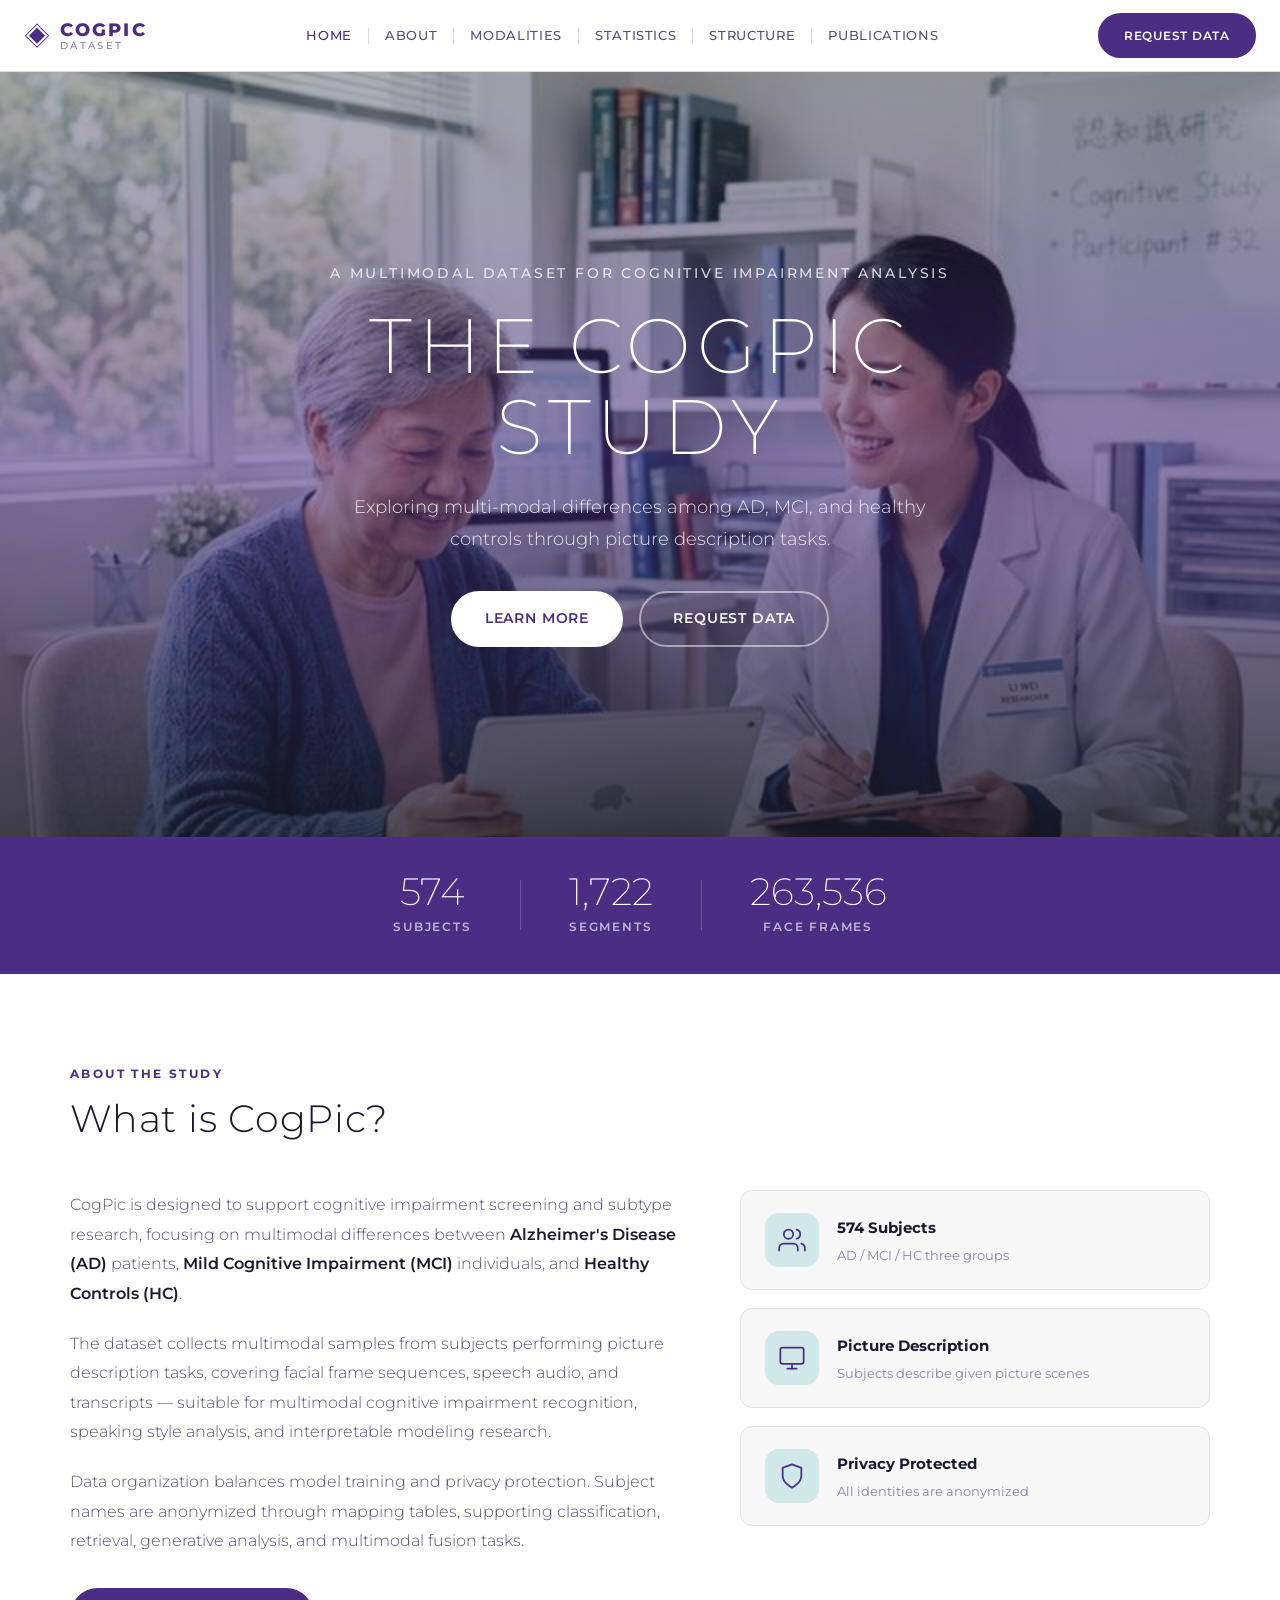
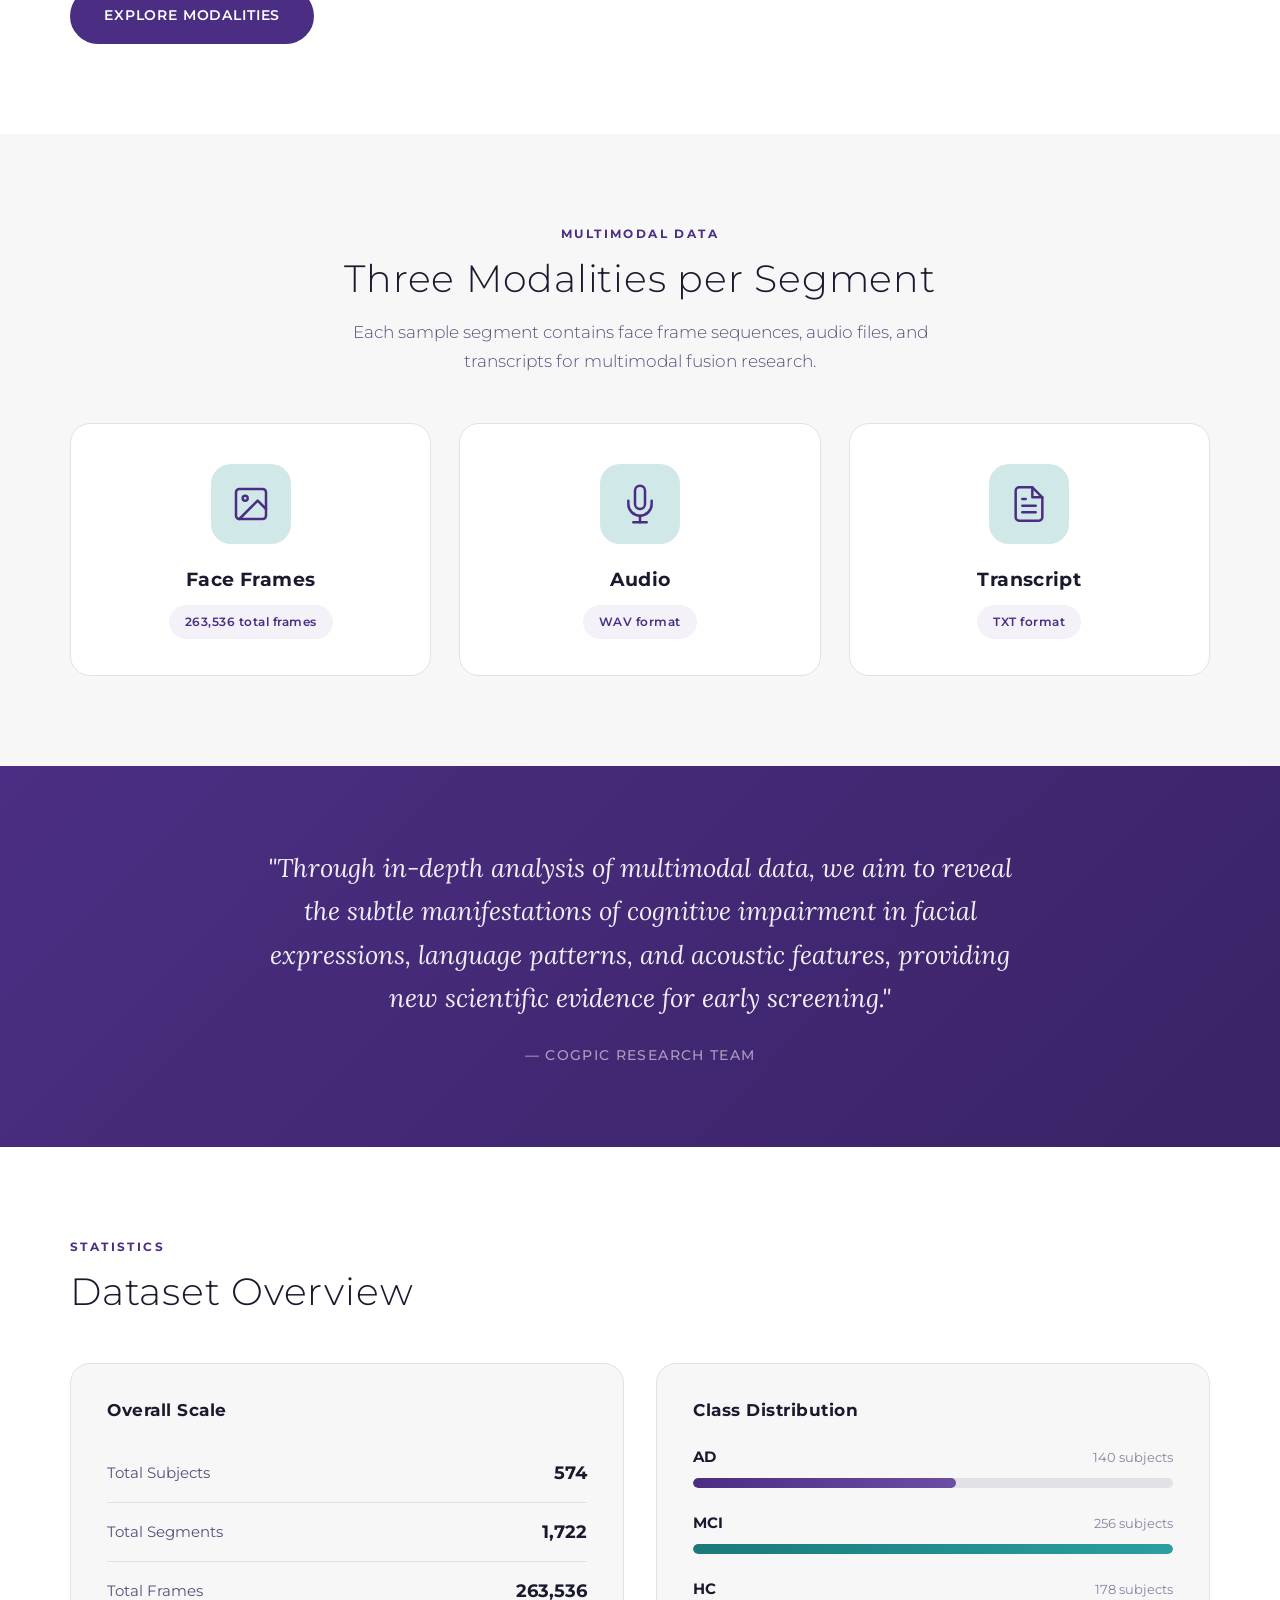
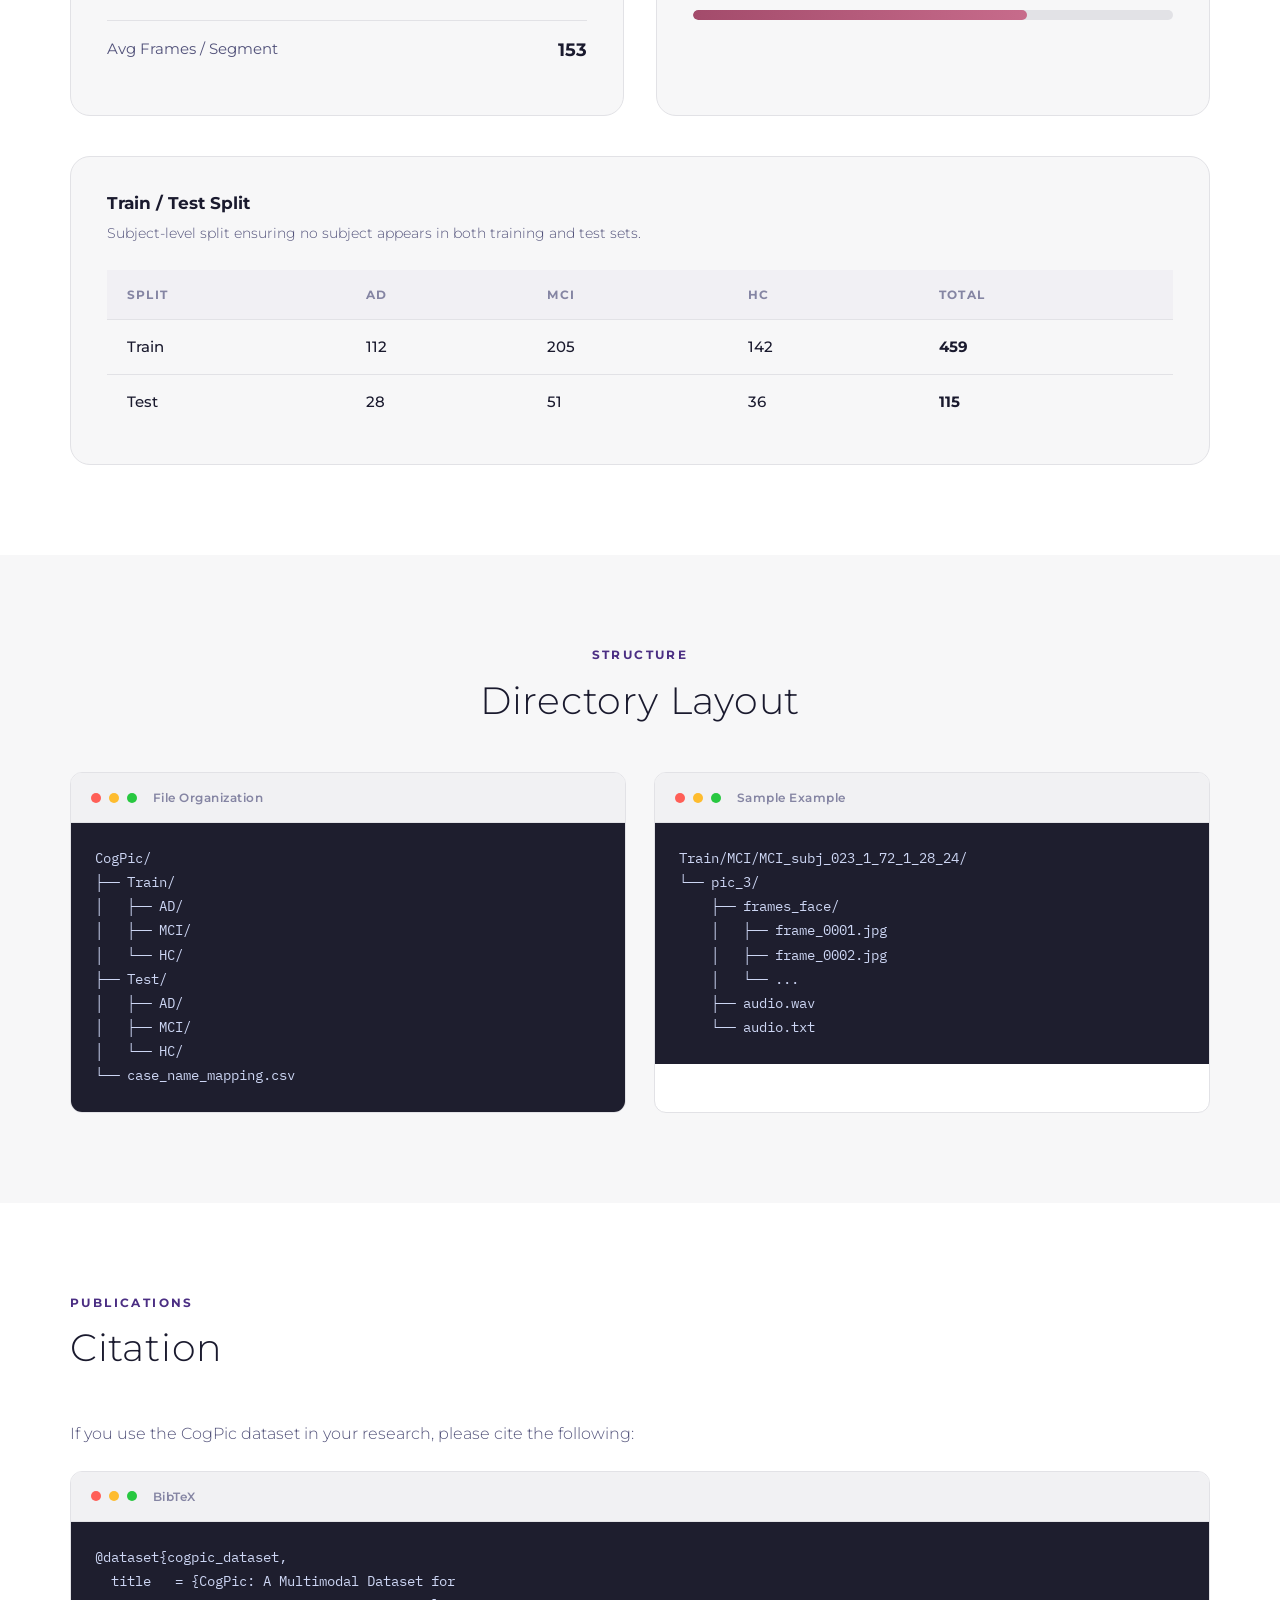
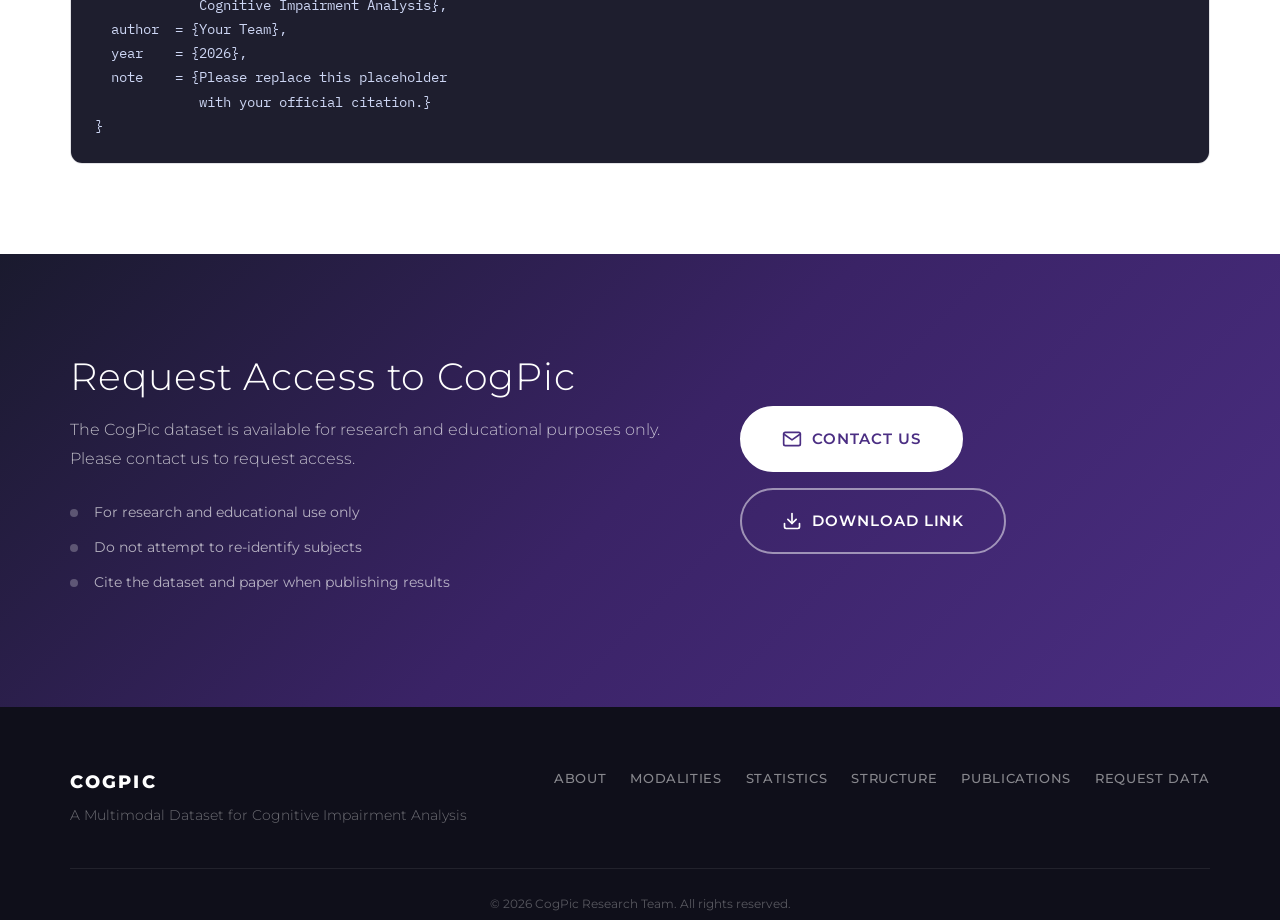
==== index.html @ 7406af11 "Add files via upload" ====
<!DOCTYPE html>
<html lang="zh-CN">

<head>
  <meta charset="UTF-8">
  <meta name="viewport" content="width=device-width, initial-scale=1.0">
  <title>CogPic — A Multimodal Dataset for Cognitive Impairment Analysis</title>
  <meta name="description"
    content="CogPic is a multimodal dataset for cognitive impairment analysis, containing face frames, audio, and transcripts from AD, MCI, and HC subjects.">
  <link rel="preconnect" href="https://fonts.googleapis.com">
  <link rel="preconnect" href="https://fonts.gstatic.com" crossorigin>
  <link
    href="https://fonts.googleapis.com/css2?family=Montserrat:wght@200;300;400;500;600;700;800&family=Lora:ital,wght@0,400;0,500;0,600;1,400&family=IBM+Plex+Mono:wght@400;500&display=swap"
    rel="stylesheet">
  <link rel="stylesheet" href="styles.css">
</head>

<body>

  <!-- ===== NAVIGATION ===== -->
  <header class="site-header" id="top">
    <div class="header-inner">
      <a class="logo" href="#top">
        <span class="logo-icon">&#9672;</span>
        <div class="logo-text">
          <strong>COGPIC</strong>
          <span>DATASET</span>
        </div>
      </a>
      <nav class="main-nav" id="mainNav">
        <a href="#top" class="active">Home</a>
        <span class="nav-divider"></span>
        <a href="#about">About</a>
        <span class="nav-divider"></span>
        <a href="#modalities">Modalities</a>
        <span class="nav-divider"></span>
        <a href="#statistics">Statistics</a>
        <span class="nav-divider"></span>
        <a href="#structure">Structure</a>
        <span class="nav-divider"></span>
        <a href="#publications">Publications</a>
      </nav>
      <a class="btn btn-primary nav-cta" href="#download">Request Data</a>
      <button class="mobile-toggle" id="mobileToggle" aria-label="Toggle menu">
        <span></span><span></span><span></span>
      </button>
    </div>
  </header>

  <!-- ===== HERO ===== -->
  <section class="hero">
    <div class="hero-bg">
      <img src="hero.png" alt="Cognitive assessment research" id="heroImage">
      <div class="hero-overlay"></div>
    </div>
    <div class="hero-content">
      <p class="hero-subtitle">A Multimodal Dataset for Cognitive Impairment Analysis</p>
      <h1>THE COGPIC STUDY</h1>
      <p class="hero-desc">
        Exploring multi-modal differences among AD, MCI, and healthy controls
        through picture description tasks.
      </p>
      <div class="hero-buttons">
        <a class="btn btn-light" href="#about">Learn More</a>
        <a class="btn btn-outline-light" href="#download">Request Data</a>
      </div>
    </div>
  </section>

  <!-- ===== STATS BANNER ===== -->
  <section class="stats-banner">
    <div class="container">
      <div class="stat-item">
        <strong>574</strong>
        <span>Subjects</span>
      </div>
      <div class="stat-divider"></div>
      <div class="stat-item">
        <strong>1,722</strong>
        <span>Segments</span>
      </div>
      <div class="stat-divider"></div>
      <div class="stat-item">
        <strong>263,536</strong>
        <span>Face Frames</span>
      </div>
    </div>
  </section>

  <main>
    <!-- ===== ABOUT ===== -->
    <section class="section section-white" id="about">
      <div class="container">
        <div class="section-header">
          <p class="section-eyebrow">About the Study</p>
          <h2>What is CogPic?</h2>
        </div>
        <div class="about-grid">
          <div class="about-text">
            <p>
              CogPic is designed to support cognitive impairment screening and subtype research, focusing on multimodal
              differences between <strong>Alzheimer's Disease (AD)</strong> patients, <strong>Mild Cognitive Impairment
                (MCI)</strong> individuals, and <strong>Healthy Controls (HC)</strong>.
            </p>
            <p>
              The dataset collects multimodal samples from subjects performing picture description tasks, covering
              facial frame sequences, speech audio, and transcripts — suitable for multimodal cognitive impairment
              recognition, speaking style analysis, and interpretable modeling research.
            </p>
            <p>
              Data organization balances model training and privacy protection. Subject names are anonymized through
              mapping tables, supporting classification, retrieval, generative analysis, and multimodal fusion tasks.
            </p>
            <a class="btn btn-primary" href="#modalities">Explore Modalities</a>
          </div>
          <div class="about-highlights">
            <div class="highlight-card">
              <div class="highlight-icon">
                <svg width="28" height="28" viewBox="0 0 24 24" fill="none" stroke="currentColor" stroke-width="1.5"
                  stroke-linecap="round" stroke-linejoin="round">
                  <path d="M17 21v-2a4 4 0 0 0-4-4H5a4 4 0 0 0-4 4v2" />
                  <circle cx="9" cy="7" r="4" />
                  <path d="M23 21v-2a4 4 0 0 0-3-3.87" />
                  <path d="M16 3.13a4 4 0 0 1 0 7.75" />
                </svg>
              </div>
              <div>
                <strong>574 Subjects</strong>
                <span>AD / MCI / HC three groups</span>
              </div>
            </div>
            <div class="highlight-card">
              <div class="highlight-icon">
                <svg width="28" height="28" viewBox="0 0 24 24" fill="none" stroke="currentColor" stroke-width="1.5"
                  stroke-linecap="round" stroke-linejoin="round">
                  <rect x="2" y="3" width="20" height="14" rx="2" ry="2" />
                  <line x1="8" y1="21" x2="16" y2="21" />
                  <line x1="12" y1="17" x2="12" y2="21" />
                </svg>
              </div>
              <div>
                <strong>Picture Description</strong>
                <span>Subjects describe given picture scenes</span>
              </div>
            </div>
            <div class="highlight-card">
              <div class="highlight-icon">
                <svg width="28" height="28" viewBox="0 0 24 24" fill="none" stroke="currentColor" stroke-width="1.5"
                  stroke-linecap="round" stroke-linejoin="round">
                  <path d="M12 22s8-4 8-10V5l-8-3-8 3v7c0 6 8 10 8 10z" />
                </svg>
              </div>
              <div>
                <strong>Privacy Protected</strong>
                <span>All identities are anonymized</span>
              </div>
            </div>
          </div>
        </div>
      </div>
    </section>

    <!-- ===== MODALITIES ===== -->
    <section class="section section-light" id="modalities">
      <div class="container">
        <div class="section-header centered">
          <p class="section-eyebrow">Multimodal Data</p>
          <h2>Three Modalities per Segment</h2>
          <p class="section-sub">Each sample segment contains face frame sequences, audio files, and transcripts for
            multimodal fusion research.</p>
        </div>
        <div class="modality-grid">
          <article class="modality-card">
            <div class="modality-icon-wrap">
              <svg width="40" height="40" viewBox="0 0 24 24" fill="none" stroke="currentColor" stroke-width="1.5"
                stroke-linecap="round" stroke-linejoin="round">
                <rect x="3" y="3" width="18" height="18" rx="2" ry="2" />
                <circle cx="8.5" cy="8.5" r="1.5" />
                <polyline points="21 15 16 10 5 21" />
              </svg>
            </div>
            <h3>Face Frames</h3>
            <span class="modality-tag">263,536 total frames</span>
          </article>
          <article class="modality-card">
            <div class="modality-icon-wrap">
              <svg width="40" height="40" viewBox="0 0 24 24" fill="none" stroke="currentColor" stroke-width="1.5"
                stroke-linecap="round" stroke-linejoin="round">
                <path d="M12 1a3 3 0 0 0-3 3v8a3 3 0 0 0 6 0V4a3 3 0 0 0-3-3z" />
                <path d="M19 10v2a7 7 0 0 1-14 0v-2" />
                <line x1="12" y1="19" x2="12" y2="23" />
                <line x1="8" y1="23" x2="16" y2="23" />
              </svg>
            </div>
            <h3>Audio</h3>
            <span class="modality-tag">WAV format</span>
          </article>
          <article class="modality-card">
            <div class="modality-icon-wrap">
              <svg width="40" height="40" viewBox="0 0 24 24" fill="none" stroke="currentColor" stroke-width="1.5"
                stroke-linecap="round" stroke-linejoin="round">
                <path d="M14 2H6a2 2 0 0 0-2 2v16a2 2 0 0 0 2 2h12a2 2 0 0 0 2-2V8z" />
                <polyline points="14 2 14 8 20 8" />
                <line x1="16" y1="13" x2="8" y2="13" />
                <line x1="16" y1="17" x2="8" y2="17" />
                <polyline points="10 9 9 9 8 9" />
              </svg>
            </div>
            <h3>Transcript</h3>
            <span class="modality-tag">TXT format</span>
          </article>
        </div>
      </div>
    </section>

    <!-- ===== QUOTE ===== -->
    <section class="section-quote">
      <div class="container">
        <blockquote>
          <p>"Through in-depth analysis of multimodal data, we aim to reveal the subtle manifestations of cognitive
            impairment in facial expressions, language patterns, and acoustic features, providing new scientific
            evidence for early screening."</p>
          <cite>— CogPic Research Team</cite>
        </blockquote>
      </div>
    </section>

    <!-- ===== STATISTICS ===== -->
    <section class="section section-white" id="statistics">
      <div class="container">
        <div class="section-header">
          <p class="section-eyebrow">Statistics</p>
          <h2>Dataset Overview</h2>
        </div>

        <div class="stats-detail-grid">
          <div class="stats-card">
            <h3>Overall Scale</h3>
            <div class="stats-list">
              <div class="stats-row">
                <span>Total Subjects</span>
                <strong>574</strong>
              </div>
              <div class="stats-row">
                <span>Total Segments</span>
                <strong>1,722</strong>
              </div>
              <div class="stats-row">
                <span>Total Frames</span>
                <strong>263,536</strong>
              </div>
              <div class="stats-row">
                <span>Avg Frames / Segment</span>
                <strong>153</strong>
              </div>
            </div>
          </div>

          <div class="stats-card">
            <h3>Class Distribution</h3>
            <div class="distribution-bars">
              <div class="dist-bar">
                <div class="dist-info">
                  <span class="dist-label">AD</span>
                  <span class="dist-count">140 subjects</span>
                </div>
                <div class="dist-track"><span class="dist-fill" style="width: 54.7%"></span></div>
              </div>
              <div class="dist-bar">
                <div class="dist-info">
                  <span class="dist-label">MCI</span>
                  <span class="dist-count">256 subjects</span>
                </div>
                <div class="dist-track"><span class="dist-fill fill-teal" style="width: 100%"></span></div>
              </div>
              <div class="dist-bar">
                <div class="dist-info">
                  <span class="dist-label">HC</span>
                  <span class="dist-count">178 subjects</span>
                </div>
                <div class="dist-track"><span class="dist-fill fill-light" style="width: 69.5%"></span></div>
              </div>
            </div>
          </div>
        </div>

        <div class="split-table-wrap">
          <h3>Train / Test Split</h3>
          <p>Subject-level split ensuring no subject appears in both training and test sets.</p>
          <div class="table-scroll">
            <table>
              <thead>
                <tr>
                  <th>Split</th>
                  <th>AD</th>
                  <th>MCI</th>
                  <th>HC</th>
                  <th>Total</th>
                </tr>
              </thead>
              <tbody>
                <tr>
                  <td>Train</td>
                  <td>112</td>
                  <td>205</td>
                  <td>142</td>
                  <td><strong>459</strong></td>
                </tr>
                <tr>
                  <td>Test</td>
                  <td>28</td>
                  <td>51</td>
                  <td>36</td>
                  <td><strong>115</strong></td>
                </tr>
              </tbody>
            </table>
          </div>
        </div>
      </div>
    </section>

    <!-- ===== STRUCTURE ===== -->
    <section class="section section-light" id="structure">
      <div class="container">
        <div class="section-header centered">
          <p class="section-eyebrow">Structure</p>
          <h2>Directory Layout</h2>
        </div>
        <div class="structure-grid">
          <div class="code-card">
            <div class="code-card-header">
              <span class="code-dot red"></span>
              <span class="code-dot yellow"></span>
              <span class="code-dot green"></span>
              <span class="code-card-title">File Organization</span>
            </div>
            <pre><code>CogPic/
├── Train/
│   ├── AD/
│   ├── MCI/
│   └── HC/
├── Test/
│   ├── AD/
│   ├── MCI/
│   └── HC/
└── case_name_mapping.csv</code></pre>
          </div>
          <div class="code-card">
            <div class="code-card-header">
              <span class="code-dot red"></span>
              <span class="code-dot yellow"></span>
              <span class="code-dot green"></span>
              <span class="code-card-title">Sample Example</span>
            </div>
            <pre><code>Train/MCI/MCI_subj_023_1_72_1_28_24/
└── pic_3/
    ├── frames_face/
    │   ├── frame_0001.jpg
    │   ├── frame_0002.jpg
    │   └── ...
    ├── audio.wav
    └── audio.txt</code></pre>
          </div>
        </div>
      </div>
    </section>

    <!-- ===== PUBLICATIONS ===== -->
    <section class="section section-white" id="publications">
      <div class="container">
        <div class="section-header">
          <p class="section-eyebrow">Publications</p>
          <h2>Citation</h2>
        </div>
        <div class="citation-block">
          <p>If you use the CogPic dataset in your research, please cite the following:</p>
          <div class="code-card">
            <div class="code-card-header">
              <span class="code-dot red"></span>
              <span class="code-dot yellow"></span>
              <span class="code-dot green"></span>
              <span class="code-card-title">BibTeX</span>
            </div>
            <pre><code>@dataset{cogpic_dataset,
  title   = {CogPic: A Multimodal Dataset for
             Cognitive Impairment Analysis},
  author  = {Your Team},
  year    = {2026},
  note    = {Please replace this placeholder
             with your official citation.}
}</code></pre>
          </div>
        </div>
      </div>
    </section>

    <!-- ===== DOWNLOAD / REQUEST DATA ===== -->
    <section class="section section-cta" id="download">
      <div class="container">
        <div class="cta-inner">
          <div class="cta-text">
            <h2>Request Access to CogPic</h2>
            <p>The CogPic dataset is available for research and educational purposes only. Please contact us to request
              access.</p>
            <ul class="terms-list">
              <li>For research and educational use only</li>
              <li>Do not attempt to re-identify subjects</li>
              <li>Cite the dataset and paper when publishing results</li>
            </ul>
          </div>
          <div class="cta-actions">
            <a class="btn btn-light btn-lg" href="mailto:your-email@example.com">
              <svg width="20" height="20" viewBox="0 0 24 24" fill="none" stroke="currentColor" stroke-width="2"
                stroke-linecap="round" stroke-linejoin="round">
                <path d="M4 4h16c1.1 0 2 .9 2 2v12c0 1.1-.9 2-2 2H4c-1.1 0-2-.9-2-2V6c0-1.1.9-2 2-2z" />
                <polyline points="22,6 12,13 2,6" />
              </svg>
              Contact Us
            </a>
            <a class="btn btn-outline-light btn-lg" href="https://example.com" target="_blank" rel="noreferrer">
              <svg width="20" height="20" viewBox="0 0 24 24" fill="none" stroke="currentColor" stroke-width="2"
                stroke-linecap="round" stroke-linejoin="round">
                <path d="M21 15v4a2 2 0 0 1-2 2H5a2 2 0 0 1-2-2v-4" />
                <polyline points="7 10 12 15 17 10" />
                <line x1="12" y1="15" x2="12" y2="3" />
              </svg>
              Download Link
            </a>
          </div>
        </div>
      </div>
    </section>
  </main>

  <!-- ===== FOOTER ===== -->
  <footer class="site-footer">
    <div class="container">
      <div class="footer-inner">
        <div class="footer-brand">
          <strong>COGPIC</strong>
          <p>A Multimodal Dataset for Cognitive Impairment Analysis</p>
        </div>
        <div class="footer-links">
          <a href="#about">About</a>
          <a href="#modalities">Modalities</a>
          <a href="#statistics">Statistics</a>
          <a href="#structure">Structure</a>
          <a href="#publications">Publications</a>
          <a href="#download">Request Data</a>
        </div>
      </div>
      <div class="footer-bottom">
        <p>&copy; 2026 CogPic Research Team. All rights reserved.</p>
      </div>
    </div>
  </footer>

  <button class="scroll-top" id="scrollTop" aria-label="Scroll to top">
    <svg width="20" height="20" viewBox="0 0 24 24" fill="none" stroke="currentColor" stroke-width="2.5"
      stroke-linecap="round" stroke-linejoin="round">
      <polyline points="18 15 12 9 6 15" />
    </svg>
  </button>

  <script src="script.js"></script>
</body>

</html>
---- styles.css ----
/* =============================================
   CogPic — I-CONECT–Inspired Design System
   ============================================= */

:root {
  --white: #ffffff;
  --off-white: #f7f7f8;
  --light-gray: #f1f1f3;
  --mid-gray: #e2e2e6;
  --border: #dcdce0;
  --text: #1a1a2e;
  --text-secondary: #52527a;
  --text-muted: #8585a3;
  --primary: #4b2e83;
  --primary-dark: #3a2366;
  --primary-light: #6b4ea3;
  --accent-teal: #1a7a7a;
  --accent-teal-light: #d1e8e8;
  --accent-rose: #a34b6b;
  --shadow-sm: 0 1px 3px rgba(26, 26, 46, 0.06);
  --shadow-md: 0 4px 16px rgba(26, 26, 46, 0.08);
  --shadow-lg: 0 12px 40px rgba(26, 26, 46, 0.1);
  --shadow-xl: 0 20px 60px rgba(26, 26, 46, 0.12);
  --radius: 12px;
  --radius-lg: 20px;
  --radius-pill: 50px;
  --transition: 0.3s cubic-bezier(0.4, 0, 0.2, 1);
  --header-h: 72px;
}

/* ===== RESET ===== */
*, *::before, *::after { box-sizing: border-box; margin: 0; padding: 0; }
html { scroll-behavior: smooth; scroll-padding-top: var(--header-h); }

body {
  font-family: 'Montserrat', -apple-system, BlinkMacSystemFont, 'Segoe UI', sans-serif;
  color: var(--text);
  background: var(--white);
  line-height: 1.7;
  -webkit-font-smoothing: antialiased;
  -moz-osx-font-smoothing: grayscale;
}

h1, h2, h3, h4 { line-height: 1.2; font-weight: 700; }
a { color: inherit; text-decoration: none; }
img { display: block; max-width: 100%; }
ul { list-style: none; }

.container {
  width: min(1140px, 100% - 48px);
  margin: 0 auto;
}

/* ===== BUTTONS ===== */
.btn {
  display: inline-flex;
  align-items: center;
  justify-content: center;
  gap: 10px;
  padding: 14px 32px;
  border: 2px solid transparent;
  border-radius: var(--radius-pill);
  font-family: inherit;
  font-size: 0.88rem;
  font-weight: 600;
  letter-spacing: 0.06em;
  text-transform: uppercase;
  cursor: pointer;
  transition: all var(--transition);
  white-space: nowrap;
}

.btn-primary {
  color: var(--white);
  background: var(--primary);
  border-color: var(--primary);
}
.btn-primary:hover {
  background: var(--primary-dark);
  border-color: var(--primary-dark);
  transform: translateY(-2px);
  box-shadow: 0 8px 24px rgba(75, 46, 131, 0.3);
}

.btn-light {
  color: var(--primary);
  background: var(--white);
  border-color: var(--white);
}
.btn-light:hover {
  background: var(--off-white);
  transform: translateY(-2px);
  box-shadow: 0 8px 24px rgba(0,0,0,0.15);
}

.btn-outline-light {
  color: var(--white);
  background: transparent;
  border-color: rgba(255,255,255,0.5);
}
.btn-outline-light:hover {
  background: rgba(255,255,255,0.1);
  border-color: var(--white);
  transform: translateY(-2px);
}

.btn-lg {
  padding: 18px 40px;
  font-size: 0.95rem;
}

/* ===== HEADER ===== */
.site-header {
  position: fixed;
  top: 0;
  left: 0;
  right: 0;
  z-index: 1000;
  height: var(--header-h);
  background: rgba(255, 255, 255, 0.92);
  backdrop-filter: blur(16px);
  -webkit-backdrop-filter: blur(16px);
  border-bottom: 1px solid var(--border);
  transition: box-shadow var(--transition);
}

.site-header.scrolled {
  box-shadow: var(--shadow-md);
}

.header-inner {
  display: flex;
  align-items: center;
  justify-content: space-between;
  height: 100%;
  width: min(1240px, 100% - 48px);
  margin: 0 auto;
}

.logo {
  display: flex;
  align-items: center;
  gap: 10px;
  text-decoration: none;
  flex-shrink: 0;
}

.logo-icon {
  font-size: 1.6rem;
  color: var(--primary);
  line-height: 1;
}

.logo-text {
  display: flex;
  flex-direction: column;
  line-height: 1.15;
}

.logo-text strong {
  font-size: 1.1rem;
  font-weight: 800;
  letter-spacing: 0.12em;
  color: var(--primary);
}

.logo-text span {
  font-size: 0.6rem;
  font-weight: 500;
  letter-spacing: 0.24em;
  color: var(--text-muted);
  text-transform: uppercase;
}

.main-nav {
  display: flex;
  align-items: center;
  gap: 0;
}

.main-nav a {
  padding: 8px 16px;
  font-size: 0.82rem;
  font-weight: 500;
  letter-spacing: 0.05em;
  text-transform: uppercase;
  color: var(--text-secondary);
  transition: color var(--transition);
}

.main-nav a:hover,
.main-nav a.active {
  color: var(--primary);
}

.nav-divider {
  width: 1px;
  height: 16px;
  background: var(--border);
}

.nav-cta {
  padding: 10px 24px;
  font-size: 0.78rem;
}

.mobile-toggle {
  display: none;
  flex-direction: column;
  gap: 5px;
  background: none;
  border: none;
  cursor: pointer;
  padding: 8px;
}

.mobile-toggle span {
  display: block;
  width: 24px;
  height: 2px;
  background: var(--text);
  border-radius: 2px;
  transition: all var(--transition);
}

/* ===== HERO ===== */
.hero {
  position: relative;
  min-height: 85vh;
  display: flex;
  align-items: center;
  justify-content: center;
  overflow: hidden;
  margin-top: var(--header-h);
}

.hero-bg {
  position: absolute;
  inset: 0;
}

.hero-bg img {
  width: 100%;
  height: 100%;
  object-fit: cover;
  object-position: center 30%;
}

.hero-overlay {
  position: absolute;
  inset: 0;
  background: linear-gradient(
    180deg,
    rgba(26, 26, 46, 0.35) 0%,
    rgba(75, 46, 131, 0.55) 50%,
    rgba(26, 26, 46, 0.75) 100%
  );
}

.hero-content {
  position: relative;
  z-index: 2;
  text-align: center;
  max-width: 800px;
  padding: 40px 24px;
  animation: heroFadeIn 1.2s ease-out;
}

@keyframes heroFadeIn {
  from { opacity: 0; transform: translateY(30px); }
  to { opacity: 1; transform: translateY(0); }
}

.hero-subtitle {
  font-size: 0.88rem;
  font-weight: 500;
  letter-spacing: 0.2em;
  text-transform: uppercase;
  color: rgba(255, 255, 255, 0.8);
  margin-bottom: 20px;
}

.hero h1 {
  font-size: clamp(2.8rem, 6vw, 5.2rem);
  font-weight: 200;
  letter-spacing: 0.08em;
  color: var(--white);
  margin-bottom: 24px;
  line-height: 1.05;
}

.hero-desc {
  font-size: 1.1rem;
  font-weight: 300;
  line-height: 1.8;
  color: rgba(255, 255, 255, 0.85);
  max-width: 600px;
  margin: 0 auto 36px;
}

.hero-buttons {
  display: flex;
  gap: 16px;
  justify-content: center;
  flex-wrap: wrap;
}

/* ===== STATS BANNER ===== */
.stats-banner {
  background: var(--primary);
  padding: 0;
}

.stats-banner .container {
  display: flex;
  align-items: center;
  justify-content: center;
  gap: 0;
}

.stat-item {
  display: flex;
  flex-direction: column;
  align-items: center;
  padding: 36px 48px;
  text-align: center;
}

.stat-item strong {
  font-size: clamp(1.8rem, 3vw, 2.8rem);
  font-weight: 200;
  color: var(--white);
  line-height: 1;
  margin-bottom: 6px;
}

.stat-item span {
  font-size: 0.75rem;
  font-weight: 600;
  letter-spacing: 0.15em;
  text-transform: uppercase;
  color: rgba(255, 255, 255, 0.65);
}

.stat-divider {
  width: 1px;
  height: 50px;
  background: rgba(255, 255, 255, 0.2);
}

/* ===== SECTION COMMON ===== */
.section {
  padding: 90px 0;
}

.section-white { background: var(--white); }
.section-light { background: var(--off-white); }

.section-header {
  margin-bottom: 48px;
}

.section-header.centered {
  text-align: center;
}

.section-eyebrow {
  font-size: 0.75rem;
  font-weight: 700;
  letter-spacing: 0.2em;
  text-transform: uppercase;
  color: var(--primary);
  margin-bottom: 12px;
}

.section-header h2 {
  font-size: clamp(1.8rem, 3vw, 2.6rem);
  font-weight: 300;
  letter-spacing: 0.02em;
  color: var(--text);
}

.section-sub {
  margin-top: 16px;
  font-size: 1.05rem;
  font-weight: 300;
  color: var(--text-secondary);
  max-width: 600px;
}

.section-header.centered .section-sub {
  margin-left: auto;
  margin-right: auto;
}

/* ===== ABOUT ===== */
.about-grid {
  display: grid;
  grid-template-columns: 1.3fr 1fr;
  gap: 60px;
  align-items: start;
}

.about-text p {
  font-size: 1rem;
  font-weight: 300;
  color: var(--text-secondary);
  margin-bottom: 20px;
  line-height: 1.85;
}

.about-text p strong {
  color: var(--text);
  font-weight: 600;
}

.about-text .btn {
  margin-top: 12px;
}

.about-highlights {
  display: flex;
  flex-direction: column;
  gap: 18px;
}

.highlight-card {
  display: flex;
  align-items: center;
  gap: 18px;
  padding: 22px 24px;
  background: var(--off-white);
  border-radius: var(--radius);
  border: 1px solid var(--mid-gray);
  transition: all var(--transition);
}

.highlight-card:hover {
  transform: translateY(-3px);
  box-shadow: var(--shadow-md);
  border-color: rgba(75, 46, 131, 0.2);
}

.highlight-icon {
  display: flex;
  align-items: center;
  justify-content: center;
  width: 54px;
  height: 54px;
  border-radius: 14px;
  background: var(--accent-teal-light);
  color: var(--primary);
  flex-shrink: 0;
}

.highlight-card div:last-child {
  display: flex;
  flex-direction: column;
  gap: 3px;
}

.highlight-card strong {
  font-size: 0.95rem;
  font-weight: 700;
  color: var(--text);
}

.highlight-card span {
  font-size: 0.82rem;
  font-weight: 400;
  color: var(--text-muted);
}

/* ===== MODALITIES ===== */
.modality-grid {
  display: grid;
  grid-template-columns: repeat(3, 1fr);
  gap: 28px;
}

.modality-card {
  position: relative;
  padding: 40px 32px 36px;
  background: var(--white);
  border: 1px solid var(--mid-gray);
  border-radius: var(--radius-lg);
  text-align: center;
  transition: all var(--transition);
}

.modality-card:hover {
  transform: translateY(-6px);
  box-shadow: var(--shadow-lg);
  border-color: rgba(75, 46, 131, 0.15);
}

.modality-icon-wrap {
  display: inline-flex;
  align-items: center;
  justify-content: center;
  width: 80px;
  height: 80px;
  border-radius: 20px;
  background: var(--accent-teal-light);
  color: var(--primary);
  margin-bottom: 24px;
  transition: all var(--transition);
}

.modality-card:hover .modality-icon-wrap {
  background: var(--primary);
  color: var(--white);
  transform: scale(1.05);
}

.modality-card h3 {
  font-size: 1.2rem;
  font-weight: 700;
  margin-bottom: 14px;
  letter-spacing: 0.02em;
}

.modality-card p {
  font-size: 0.92rem;
  font-weight: 300;
  color: var(--text-secondary);
  line-height: 1.75;
  margin-bottom: 20px;
}

.modality-card code {
  font-family: 'IBM Plex Mono', monospace;
  font-size: 0.82rem;
  background: rgba(75, 46, 131, 0.08);
  color: var(--primary);
  padding: 2px 8px;
  border-radius: 4px;
}

.modality-tag {
  display: inline-block;
  padding: 6px 16px;
  border-radius: var(--radius-pill);
  background: rgba(75, 46, 131, 0.06);
  color: var(--primary);
  font-size: 0.78rem;
  font-weight: 600;
  letter-spacing: 0.04em;
}

/* ===== QUOTE ===== */
.section-quote {
  background: linear-gradient(135deg, var(--primary) 0%, var(--primary-dark) 100%);
  padding: 80px 0;
}

.section-quote blockquote {
  text-align: center;
  max-width: 780px;
  margin: 0 auto;
}

.section-quote blockquote p {
  font-family: 'Lora', Georgia, serif;
  font-size: clamp(1.2rem, 2.2vw, 1.6rem);
  font-weight: 400;
  font-style: italic;
  line-height: 1.7;
  color: rgba(255, 255, 255, 0.92);
}

.section-quote cite {
  display: block;
  margin-top: 24px;
  font-family: 'Montserrat', sans-serif;
  font-size: 0.85rem;
  font-style: normal;
  font-weight: 500;
  letter-spacing: 0.1em;
  text-transform: uppercase;
  color: rgba(255, 255, 255, 0.55);
}

/* ===== STATISTICS ===== */
.stats-detail-grid {
  display: grid;
  grid-template-columns: 1fr 1fr;
  gap: 32px;
  margin-bottom: 40px;
}

.stats-card {
  padding: 36px;
  background: var(--off-white);
  border: 1px solid var(--mid-gray);
  border-radius: var(--radius-lg);
}

.stats-card h3 {
  font-size: 1.05rem;
  font-weight: 700;
  margin-bottom: 24px;
  letter-spacing: 0.03em;
  color: var(--text);
}

.stats-list {
  display: flex;
  flex-direction: column;
  gap: 0;
}

.stats-row {
  display: flex;
  align-items: center;
  justify-content: space-between;
  padding: 14px 0;
  border-bottom: 1px solid var(--mid-gray);
}

.stats-row:last-child { border-bottom: none; }

.stats-row span {
  font-size: 0.92rem;
  font-weight: 400;
  color: var(--text-secondary);
}

.stats-row strong {
  font-size: 1.1rem;
  font-weight: 700;
  color: var(--text);
}

/* Distribution Bars */
.distribution-bars {
  display: flex;
  flex-direction: column;
  gap: 22px;
}

.dist-bar {
  display: flex;
  flex-direction: column;
  gap: 8px;
}

.dist-info {
  display: flex;
  justify-content: space-between;
  align-items: baseline;
}

.dist-label {
  font-size: 0.95rem;
  font-weight: 700;
  color: var(--text);
}

.dist-count {
  font-size: 0.82rem;
  font-weight: 400;
  color: var(--text-muted);
}

.dist-track {
  height: 10px;
  border-radius: 999px;
  background: var(--mid-gray);
  overflow: hidden;
}

.dist-fill {
  display: block;
  height: 100%;
  border-radius: inherit;
  background: linear-gradient(90deg, var(--primary), var(--primary-light));
  transition: width 1s ease-out;
}

.dist-fill.fill-teal {
  background: linear-gradient(90deg, var(--accent-teal), #2aa0a0);
}

.dist-fill.fill-light {
  background: linear-gradient(90deg, var(--accent-rose), #c76b8b);
}

/* Split Table */
.split-table-wrap {
  padding: 36px;
  background: var(--off-white);
  border: 1px solid var(--mid-gray);
  border-radius: var(--radius-lg);
}

.split-table-wrap h3 {
  font-size: 1.05rem;
  font-weight: 700;
  margin-bottom: 8px;
}

.split-table-wrap > p {
  font-size: 0.9rem;
  font-weight: 300;
  color: var(--text-secondary);
  margin-bottom: 24px;
}

.table-scroll { overflow-x: auto; }

table {
  width: 100%;
  border-collapse: collapse;
}

th, td {
  padding: 14px 20px;
  text-align: left;
  border-bottom: 1px solid var(--mid-gray);
}

th {
  font-size: 0.78rem;
  font-weight: 700;
  letter-spacing: 0.1em;
  text-transform: uppercase;
  color: var(--text-muted);
  background: rgba(75, 46, 131, 0.03);
}

td {
  font-size: 0.95rem;
  font-weight: 500;
  color: var(--text);
}

tbody tr:last-child td { border-bottom: none; }

tbody tr:hover { background: rgba(75, 46, 131, 0.02); }

/* ===== STRUCTURE ===== */
.structure-grid {
  display: grid;
  grid-template-columns: 1fr 1fr;
  gap: 28px;
}

.code-card {
  border-radius: var(--radius);
  overflow: hidden;
  border: 1px solid var(--mid-gray);
  background: var(--white);
}

.code-card-header {
  display: flex;
  align-items: center;
  gap: 8px;
  padding: 14px 20px;
  background: var(--light-gray);
  border-bottom: 1px solid var(--mid-gray);
}

.code-dot {
  width: 10px;
  height: 10px;
  border-radius: 50%;
}

.code-dot.red { background: #ff5f57; }
.code-dot.yellow { background: #febc2e; }
.code-dot.green { background: #28c840; }

.code-card-title {
  margin-left: 8px;
  font-size: 0.78rem;
  font-weight: 600;
  color: var(--text-muted);
  letter-spacing: 0.04em;
}

.code-card pre {
  margin: 0;
  padding: 24px;
  background: #1e1e2e;
  overflow-x: auto;
}

.code-card code {
  font-family: 'IBM Plex Mono', monospace;
  font-size: 0.85rem;
  color: #cdd6f4;
  line-height: 1.7;
}

/* ===== CITATION ===== */
.citation-block > p {
  font-size: 1rem;
  font-weight: 300;
  color: var(--text-secondary);
  margin-bottom: 24px;
}

/* ===== CTA SECTION ===== */
.section-cta {
  padding: 100px 0;
  background: linear-gradient(135deg, #1a1a2e 0%, var(--primary-dark) 50%, var(--primary) 100%);
}

.cta-inner {
  display: grid;
  grid-template-columns: 1.3fr 1fr;
  gap: 60px;
  align-items: center;
}

.cta-text h2 {
  font-size: clamp(1.8rem, 3vw, 2.4rem);
  font-weight: 300;
  color: var(--white);
  margin-bottom: 16px;
  letter-spacing: 0.02em;
}

.cta-text > p {
  font-size: 1rem;
  font-weight: 300;
  color: rgba(255, 255, 255, 0.7);
  margin-bottom: 28px;
  line-height: 1.8;
}

.terms-list {
  padding-left: 0;
}

.terms-list li {
  position: relative;
  padding-left: 24px;
  margin-bottom: 12px;
  font-size: 0.9rem;
  font-weight: 400;
  color: rgba(255, 255, 255, 0.65);
  line-height: 1.6;
}

.terms-list li::before {
  content: "";
  position: absolute;
  left: 0;
  top: 8px;
  width: 8px;
  height: 8px;
  border-radius: 50%;
  background: rgba(255, 255, 255, 0.25);
}

.cta-actions {
  display: flex;
  flex-direction: column;
  gap: 16px;
  align-items: flex-start;
}

/* ===== FOOTER ===== */
.site-footer {
  background: #0f0f1a;
  padding: 60px 0 0;
}

.footer-inner {
  display: flex;
  justify-content: space-between;
  align-items: start;
  gap: 40px;
  padding-bottom: 40px;
  border-bottom: 1px solid rgba(255, 255, 255, 0.08);
}

.footer-brand strong {
  font-size: 1.1rem;
  font-weight: 800;
  letter-spacing: 0.12em;
  color: var(--white);
}

.footer-brand p {
  margin-top: 8px;
  font-size: 0.85rem;
  font-weight: 300;
  color: rgba(255, 255, 255, 0.4);
}

.footer-links {
  display: flex;
  gap: 24px;
  flex-wrap: wrap;
}

.footer-links a {
  font-size: 0.82rem;
  font-weight: 500;
  color: rgba(255, 255, 255, 0.5);
  letter-spacing: 0.05em;
  text-transform: uppercase;
  transition: color var(--transition);
}

.footer-links a:hover { color: var(--white); }

.footer-bottom {
  padding: 24px 0;
}

.footer-bottom p {
  font-size: 0.78rem;
  color: rgba(255, 255, 255, 0.3);
  text-align: center;
}

/* ===== SCROLL TOP ===== */
.scroll-top {
  position: fixed;
  right: 28px;
  bottom: 28px;
  width: 48px;
  height: 48px;
  display: flex;
  align-items: center;
  justify-content: center;
  border: none;
  border-radius: 50%;
  background: var(--primary);
  color: var(--white);
  box-shadow: var(--shadow-lg);
  cursor: pointer;
  opacity: 0;
  pointer-events: none;
  transform: translateY(12px);
  transition: all var(--transition);
}

.scroll-top.visible {
  opacity: 1;
  pointer-events: auto;
  transform: translateY(0);
}

.scroll-top:hover {
  background: var(--primary-dark);
  transform: translateY(-3px);
  box-shadow: var(--shadow-xl);
}

/* ===== RESPONSIVE ===== */
@media (max-width: 1024px) {
  .about-grid { grid-template-columns: 1fr; gap: 40px; }
  .modality-grid { grid-template-columns: 1fr 1fr; }
  .stats-detail-grid { grid-template-columns: 1fr; }
  .cta-inner { grid-template-columns: 1fr; gap: 40px; }
  .structure-grid { grid-template-columns: 1fr; }
}

@media (max-width: 768px) {
  :root { --header-h: 64px; }

  .main-nav { display: none; }
  .nav-cta { display: none; }
  .mobile-toggle { display: flex; }

  .main-nav.open {
    display: flex;
    flex-direction: column;
    position: absolute;
    top: var(--header-h);
    left: 0;
    right: 0;
    background: var(--white);
    border-bottom: 1px solid var(--border);
    box-shadow: var(--shadow-md);
    padding: 16px 24px;
    gap: 0;
  }

  .main-nav.open .nav-divider { display: none; }

  .main-nav.open a {
    padding: 12px 0;
    border-bottom: 1px solid var(--light-gray);
  }

  .hero { min-height: 70vh; }

  .hero h1 {
    font-size: clamp(2rem, 8vw, 3.2rem);
  }

  .stats-banner .container {
    flex-wrap: wrap;
    gap: 0;
  }

  .stat-item {
    padding: 24px 32px;
    flex: 1 1 45%;
  }

  .stat-divider { display: none; }

  .modality-grid { grid-template-columns: 1fr; }

  .section { padding: 60px 0; }

  .container { width: min(1140px, 100% - 32px); }

  .footer-inner {
    flex-direction: column;
    gap: 24px;
  }

  .footer-links {
    gap: 16px;
  }
}

@media (max-width: 480px) {
  .stat-item { flex: 1 1 100%; padding: 18px 24px; }
  .hero-buttons { flex-direction: column; align-items: center; }
  .cta-actions { align-items: stretch; }
}

/* ===== SCROLL ANIMATIONS ===== */
.fade-up {
  opacity: 0;
  transform: translateY(30px);
  transition: opacity 0.7s ease-out, transform 0.7s ease-out;
}

.fade-up.visible {
  opacity: 1;
  transform: translateY(0);
}
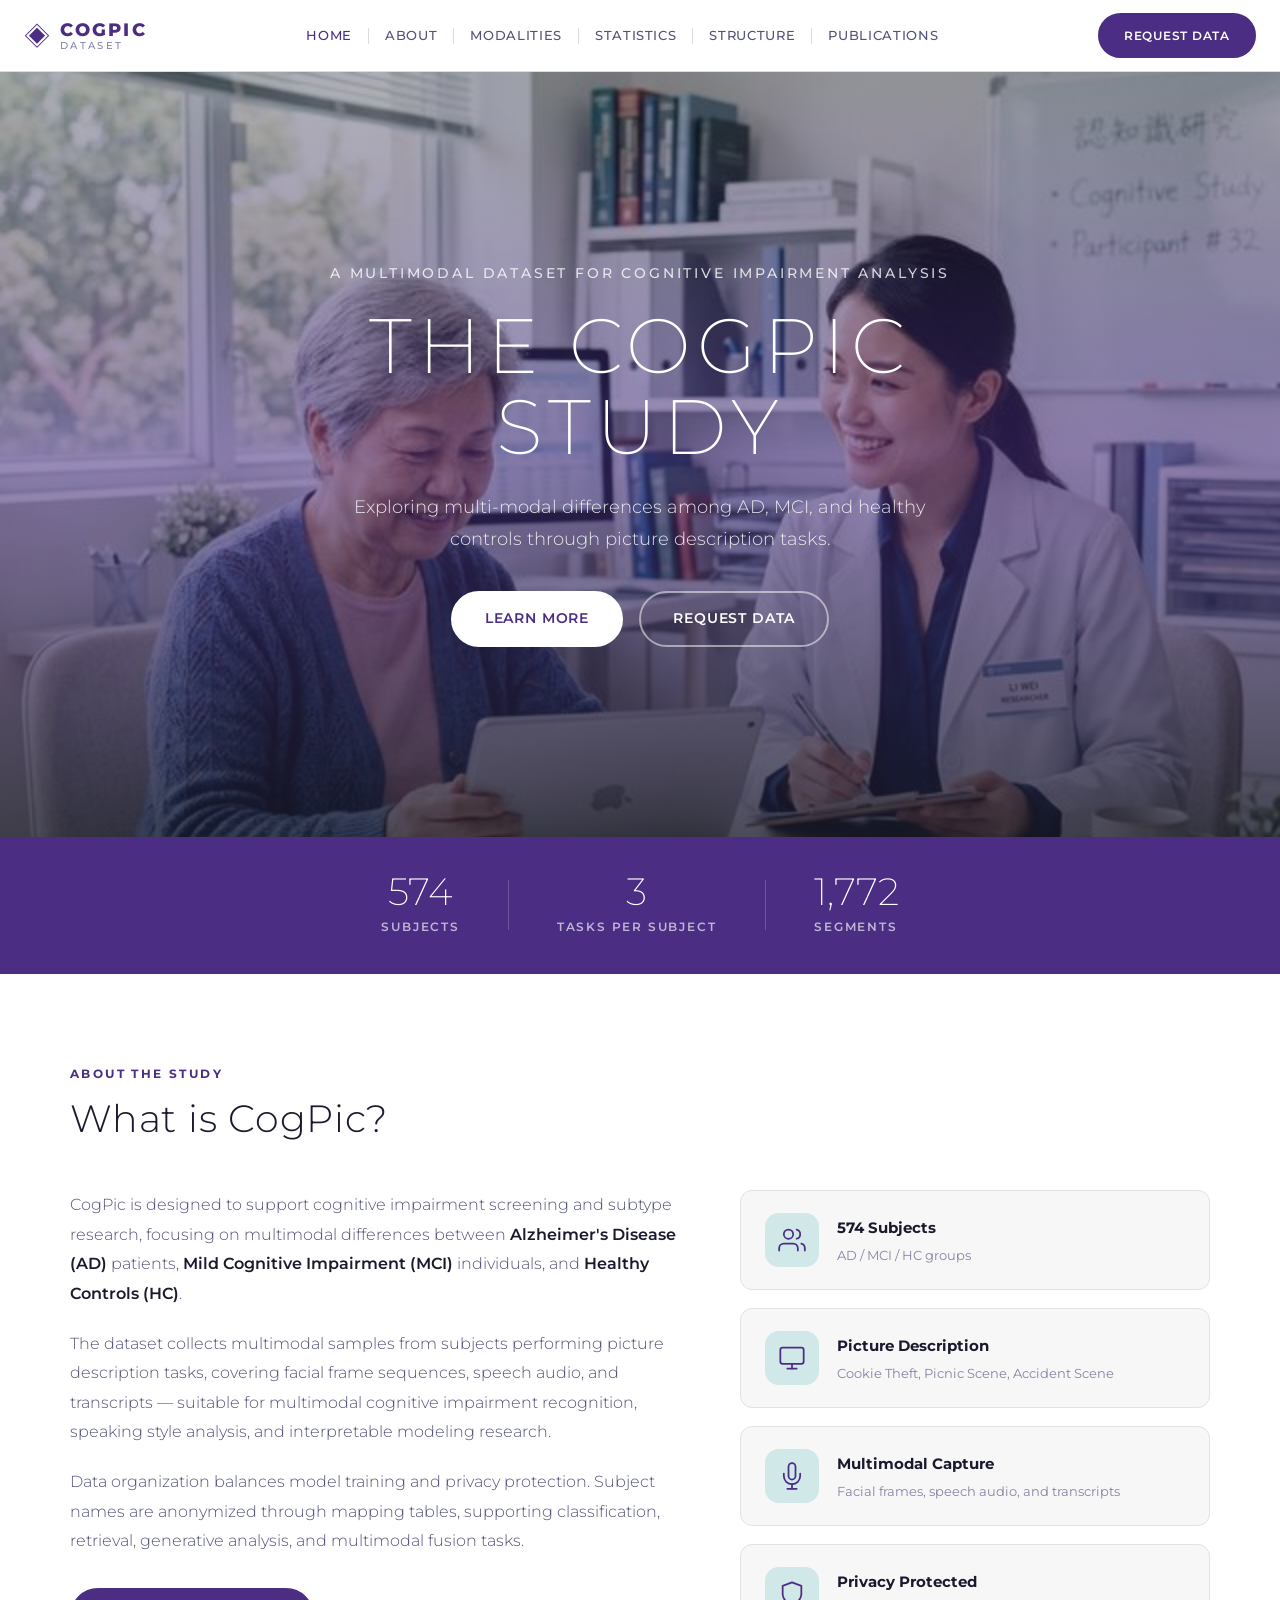
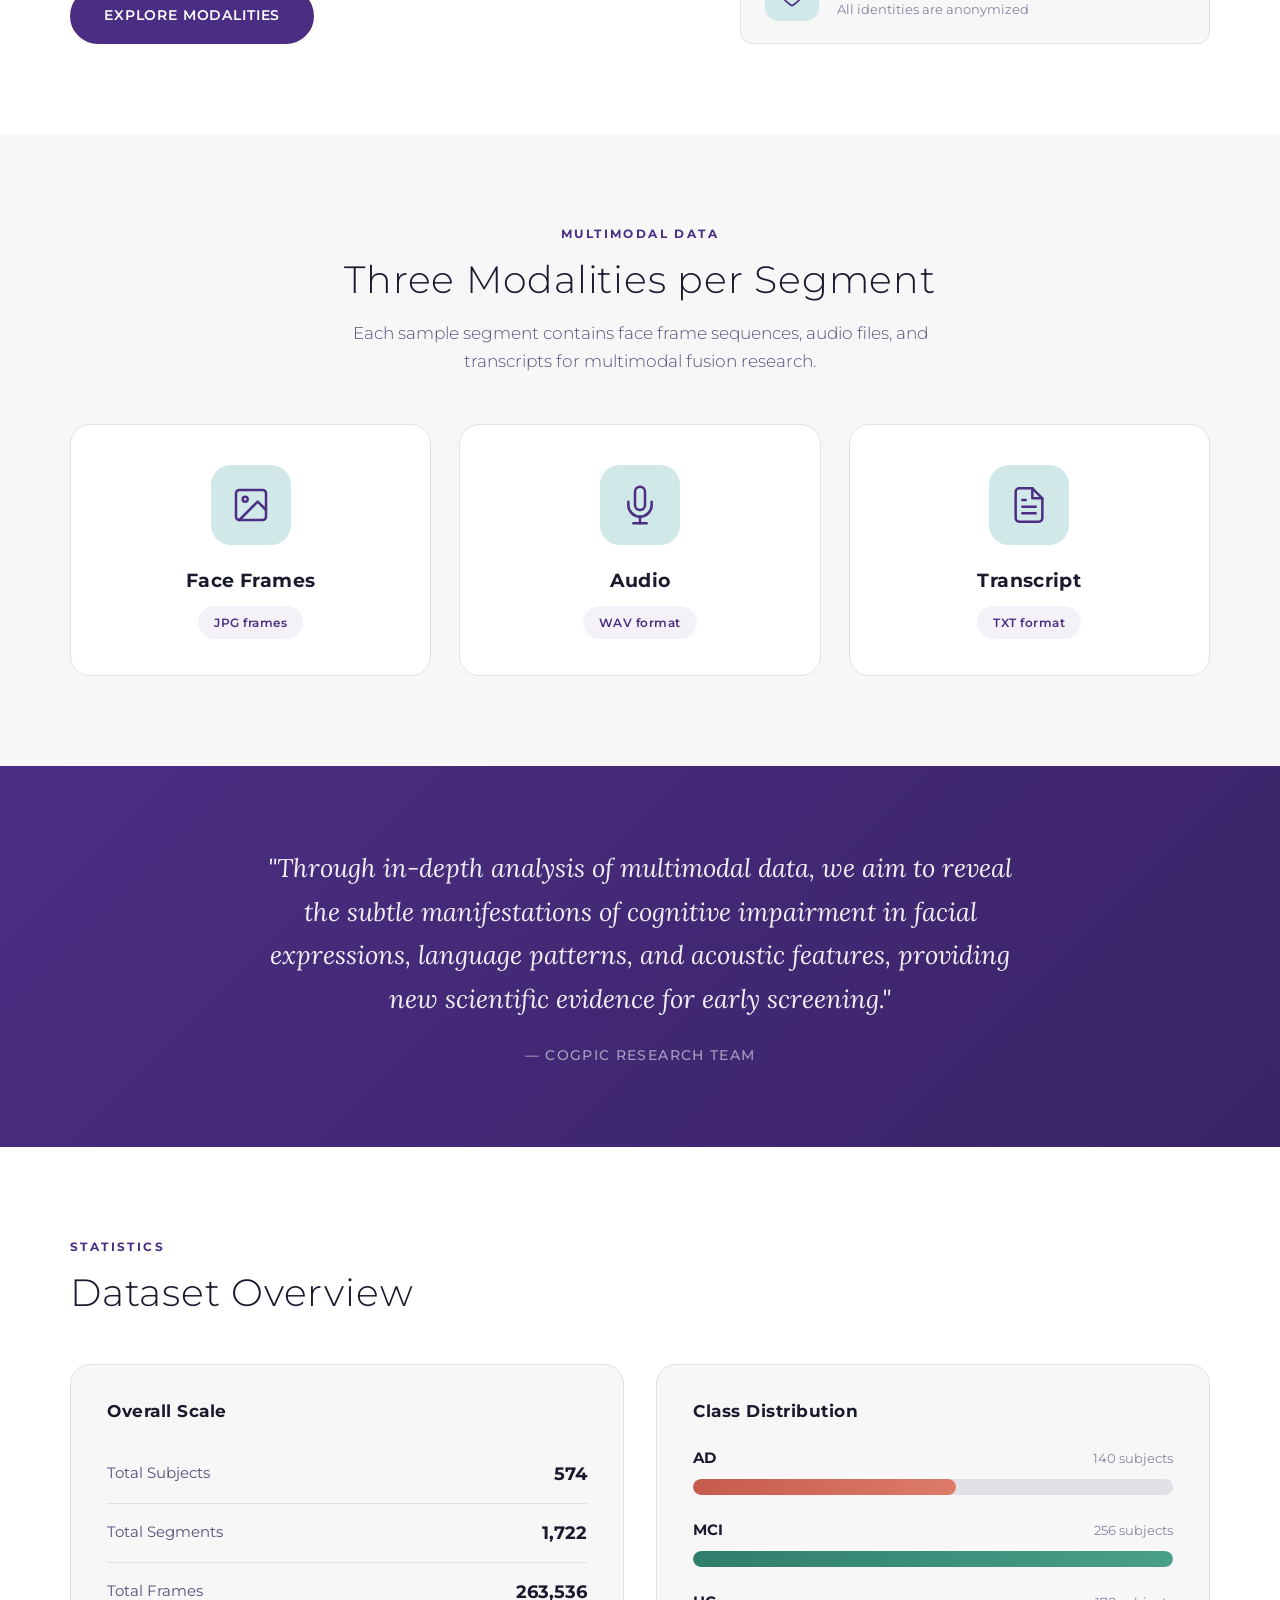
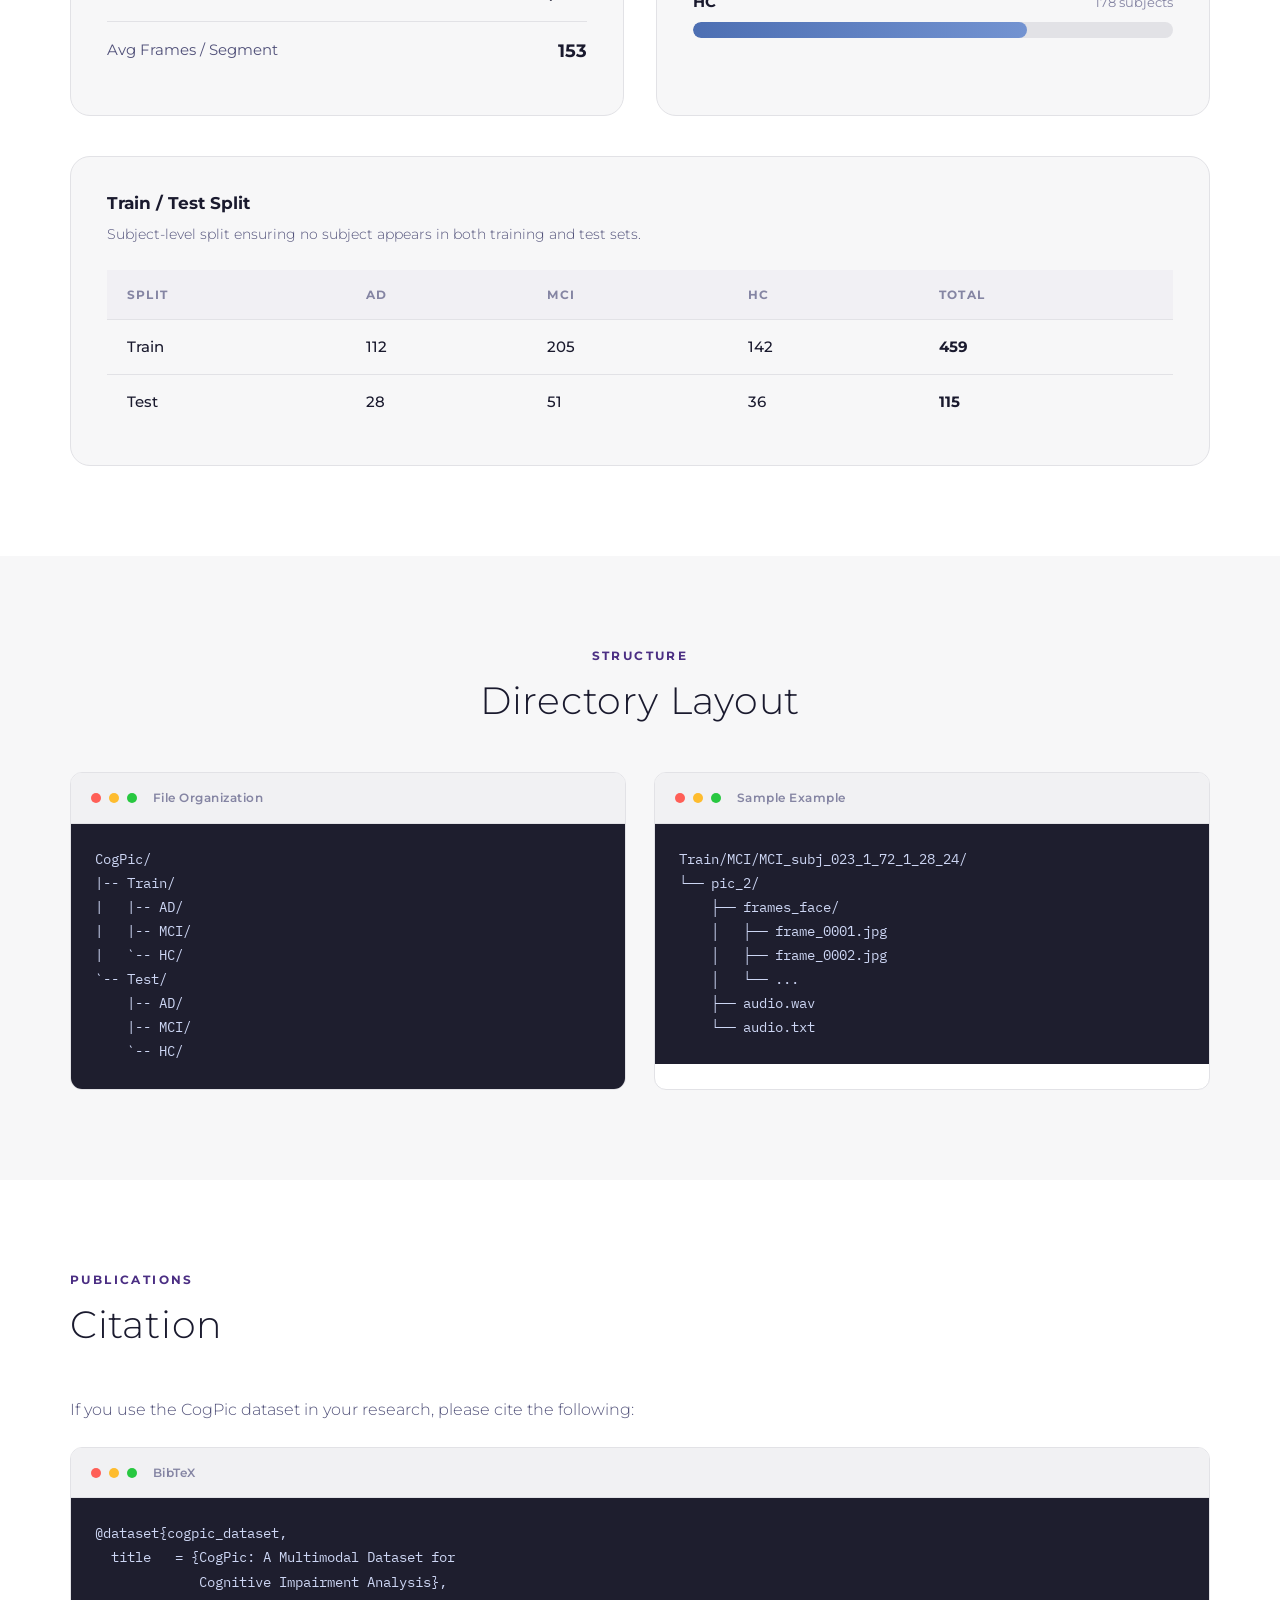
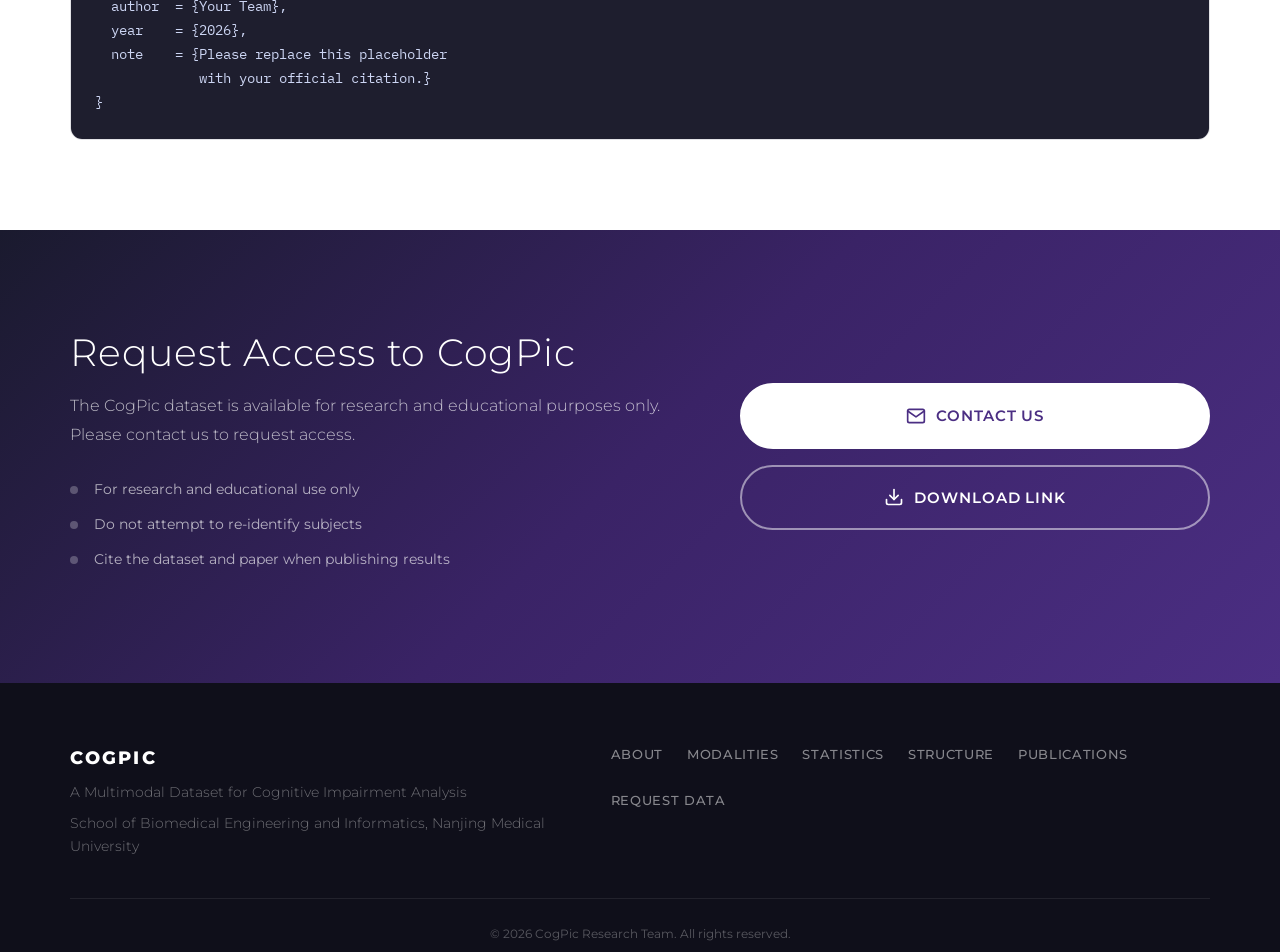
==== commit 658f6f28: "Add files via upload" ====
--- a/index.html
+++ b/index.html
@@ -76,13 +76,13 @@
       </div>
       <div class="stat-divider"></div>
       <div class="stat-item">
-        <strong>1,722</strong>
-        <span>Segments</span>
+        <strong>3</strong>
+        <span>Tasks per Subject</span>
       </div>
       <div class="stat-divider"></div>
       <div class="stat-item">
-        <strong>263,536</strong>
-        <span>Face Frames</span>
+        <strong>1,772</strong>
+        <span>Segments</span>
       </div>
     </div>
   </section>
@@ -126,7 +126,7 @@
               </div>
               <div>
                 <strong>574 Subjects</strong>
-                <span>AD / MCI / HC three groups</span>
+                <span>AD / MCI / HC groups</span>
               </div>
             </div>
             <div class="highlight-card">
@@ -140,7 +140,22 @@
               </div>
               <div>
                 <strong>Picture Description</strong>
-                <span>Subjects describe given picture scenes</span>
+                <span>Cookie Theft, Picnic Scene, Accident Scene</span>
+              </div>
+            </div>
+            <div class="highlight-card">
+              <div class="highlight-icon">
+                <svg width="28" height="28" viewBox="0 0 24 24" fill="none" stroke="currentColor" stroke-width="1.5"
+                  stroke-linecap="round" stroke-linejoin="round">
+                  <path d="M12 1a3 3 0 0 0-3 3v8a3 3 0 0 0 6 0V4a3 3 0 0 0-3-3z" />
+                  <path d="M19 10v2a7 7 0 0 1-14 0v-2" />
+                  <line x1="12" y1="19" x2="12" y2="23" />
+                  <line x1="8" y1="23" x2="16" y2="23" />
+                </svg>
+              </div>
+              <div>
+                <strong>Multimodal Capture</strong>
+                <span>Facial frames, speech audio, and transcripts</span>
               </div>
             </div>
             <div class="highlight-card">
@@ -180,7 +195,7 @@
               </svg>
             </div>
             <h3>Face Frames</h3>
-            <span class="modality-tag">263,536 total frames</span>
+            <span class="modality-tag">JPG frames</span>
           </article>
           <article class="modality-card">
             <div class="modality-icon-wrap">
@@ -336,15 +351,14 @@
               <span class="code-card-title">File Organization</span>
             </div>
             <pre><code>CogPic/
-├── Train/
-│   ├── AD/
-│   ├── MCI/
-│   └── HC/
-├── Test/
-│   ├── AD/
-│   ├── MCI/
-│   └── HC/
-└── case_name_mapping.csv</code></pre>
+|-- Train/
+|   |-- AD/
+|   |-- MCI/
+|   `-- HC/
+`-- Test/
+    |-- AD/
+    |-- MCI/
+    `-- HC/</code></pre>
           </div>
           <div class="code-card">
             <div class="code-card-header">
@@ -354,7 +368,7 @@
               <span class="code-card-title">Sample Example</span>
             </div>
             <pre><code>Train/MCI/MCI_subj_023_1_72_1_28_24/
-└── pic_3/
+└── pic_2/
     ├── frames_face/
     │   ├── frame_0001.jpg
     │   ├── frame_0002.jpg
@@ -410,7 +424,7 @@
             </ul>
           </div>
           <div class="cta-actions">
-            <a class="btn btn-light btn-lg" href="mailto:your-email@example.com">
+            <a class="btn btn-light btn-lg" href="contact.html">
               <svg width="20" height="20" viewBox="0 0 24 24" fill="none" stroke="currentColor" stroke-width="2"
                 stroke-linecap="round" stroke-linejoin="round">
                 <path d="M4 4h16c1.1 0 2 .9 2 2v12c0 1.1-.9 2-2 2H4c-1.1 0-2-.9-2-2V6c0-1.1.9-2 2-2z" />
@@ -418,7 +432,7 @@
               </svg>
               Contact Us
             </a>
-            <a class="btn btn-outline-light btn-lg" href="https://example.com" target="_blank" rel="noreferrer">
+            <a class="btn btn-outline-light btn-lg" href="request.html">
               <svg width="20" height="20" viewBox="0 0 24 24" fill="none" stroke="currentColor" stroke-width="2"
                 stroke-linecap="round" stroke-linejoin="round">
                 <path d="M21 15v4a2 2 0 0 1-2 2H5a2 2 0 0 1-2-2v-4" />
@@ -440,6 +454,7 @@
         <div class="footer-brand">
           <strong>COGPIC</strong>
           <p>A Multimodal Dataset for Cognitive Impairment Analysis</p>
+          <p>School of Biomedical Engineering and Informatics, Nanjing Medical University</p>
         </div>
         <div class="footer-links">
           <a href="#about">About</a>
@@ -466,4 +481,4 @@
   <script src="script.js"></script>
 </body>
 
-</html>+</html>
--- a/styles.css
+++ b/styles.css
@@ -664,7 +664,7 @@
 }
 
 .dist-track {
-  height: 10px;
+  height: 16px;
   border-radius: 999px;
   background: var(--mid-gray);
   overflow: hidden;
@@ -674,16 +674,16 @@
   display: block;
   height: 100%;
   border-radius: inherit;
-  background: linear-gradient(90deg, var(--primary), var(--primary-light));
+  background: linear-gradient(90deg, #c65b4b, #de7b69);
   transition: width 1s ease-out;
 }
 
 .dist-fill.fill-teal {
-  background: linear-gradient(90deg, var(--accent-teal), #2aa0a0);
+  background: linear-gradient(90deg, #2f7d6b, #49a088);
 }
 
 .dist-fill.fill-light {
-  background: linear-gradient(90deg, var(--accent-rose), #c76b8b);
+  background: linear-gradient(90deg, #4d6fb3, #7393d1);
 }
 
 /* Split Table */
@@ -860,7 +860,343 @@
   display: flex;
   flex-direction: column;
   gap: 16px;
+  align-items: stretch;
+}
+
+.request-form {
+  width: 100%;
+  padding: 28px;
+  background: rgba(255, 255, 255, 0.08);
+  border: 1px solid rgba(255, 255, 255, 0.14);
+  border-radius: var(--radius-lg);
+  backdrop-filter: blur(12px);
+  -webkit-backdrop-filter: blur(12px);
+  box-shadow: var(--shadow-lg);
+}
+
+.request-form-header {
+  margin-bottom: 22px;
+}
+
+.request-form-header h3 {
+  font-size: 1.2rem;
+  font-weight: 700;
+  color: var(--white);
+  margin-bottom: 8px;
+}
+
+.request-form-header p {
+  font-size: 0.92rem;
+  line-height: 1.7;
+  color: rgba(255, 255, 255, 0.68);
+}
+
+.request-form-grid {
+  display: grid;
+  grid-template-columns: 1fr 1fr;
+  gap: 16px;
+}
+
+.form-field {
+  display: flex;
+  flex-direction: column;
+  gap: 8px;
+}
+
+.form-field span {
+  font-size: 0.8rem;
+  font-weight: 600;
+  letter-spacing: 0.05em;
+  text-transform: uppercase;
+  color: rgba(255, 255, 255, 0.8);
+}
+
+.form-field span em {
+  color: #ff6b6b;
+  font-style: normal;
+  font-weight: 700;
+}
+
+.form-field input {
+  width: 100%;
+  padding: 14px 16px;
+  border: 1px solid rgba(255, 255, 255, 0.18);
+  border-radius: 14px;
+  background: rgba(255, 255, 255, 0.1);
+  color: var(--white);
+  font: inherit;
+  transition: border-color var(--transition), background var(--transition), box-shadow var(--transition);
+}
+
+.form-field input::placeholder {
+  color: rgba(255, 255, 255, 0.42);
+}
+
+.form-field input:focus {
+  outline: none;
+  border-color: rgba(255, 255, 255, 0.45);
+  background: rgba(255, 255, 255, 0.14);
+  box-shadow: 0 0 0 3px rgba(255, 255, 255, 0.08);
+}
+
+.field-hint {
+  font-size: 0.8rem;
+  line-height: 1.5;
+  color: rgba(255, 255, 255, 0.56);
+}
+
+.field-hint.is-error {
+  color: #ff8f8f;
+}
+
+.field-hint.is-valid {
+  color: #8fe0b8;
+}
+
+.form-field-full {
+  grid-column: 1 / -1;
+}
+
+.form-agreements {
+  display: flex;
+  flex-direction: column;
+  gap: 14px;
+  margin: 24px 0 22px;
+}
+
+.checkbox-field {
+  display: flex;
   align-items: flex-start;
+  gap: 12px;
+  color: rgba(255, 255, 255, 0.74);
+  font-size: 0.9rem;
+  line-height: 1.65;
+}
+
+.checkbox-field input {
+  width: 18px;
+  height: 18px;
+  margin-top: 3px;
+  accent-color: #ffffff;
+  flex-shrink: 0;
+}
+
+.request-form .btn {
+  width: 100%;
+}
+
+.request-form .btn:disabled {
+  cursor: not-allowed;
+  background: #8f95a3;
+  border-color: #8f95a3;
+  color: rgba(255, 255, 255, 0.78);
+  box-shadow: none;
+  transform: none;
+  opacity: 0.72;
+}
+
+.request-form .btn:disabled:hover {
+  background: #8f95a3;
+  border-color: #8f95a3;
+  box-shadow: none;
+  transform: none;
+}
+
+.application-page {
+  min-height: 100vh;
+  background:
+    radial-gradient(circle at top left, rgba(75, 46, 131, 0.12), transparent 32%),
+    linear-gradient(180deg, #f7f7f8 0%, #eef1f5 100%);
+}
+
+.application-shell {
+  width: min(960px, 100% - 48px);
+  margin: 0 auto;
+  padding: 120px 0 80px;
+}
+
+.application-back {
+  display: inline-flex;
+  align-items: center;
+  gap: 10px;
+  margin-bottom: 28px;
+  font-size: 0.82rem;
+  font-weight: 700;
+  letter-spacing: 0.08em;
+  text-transform: uppercase;
+  color: var(--primary);
+}
+
+.application-hero {
+  margin-bottom: 28px;
+}
+
+.application-hero h1 {
+  font-size: clamp(2.1rem, 4vw, 3.3rem);
+  font-weight: 300;
+  letter-spacing: 0.02em;
+  color: var(--text);
+  margin-bottom: 14px;
+}
+
+.application-hero p {
+  max-width: 720px;
+  font-size: 1rem;
+  font-weight: 300;
+  line-height: 1.85;
+  color: var(--text-secondary);
+}
+
+.application-layout {
+  display: grid;
+  grid-template-columns: 1.1fr 0.9fr;
+  gap: 28px;
+  align-items: start;
+}
+
+.application-panel {
+  padding: 28px;
+  background: rgba(255, 255, 255, 0.86);
+  border: 1px solid rgba(75, 46, 131, 0.08);
+  border-radius: var(--radius-lg);
+  box-shadow: var(--shadow-lg);
+}
+
+.application-panel h2 {
+  font-size: 1.15rem;
+  font-weight: 700;
+  margin-bottom: 10px;
+  color: var(--text);
+}
+
+.application-panel > p {
+  font-size: 0.95rem;
+  font-weight: 300;
+  line-height: 1.75;
+  color: var(--text-secondary);
+  margin-bottom: 20px;
+}
+
+.application-page .request-form {
+  padding: 0;
+  background: transparent;
+  border: none;
+  border-radius: 0;
+  backdrop-filter: none;
+  -webkit-backdrop-filter: none;
+  box-shadow: none;
+}
+
+.application-page .request-form-header h3 {
+  color: var(--text);
+}
+
+.application-page .request-form-header p {
+  color: var(--text-secondary);
+}
+
+.application-page .form-field span {
+  color: var(--text-secondary);
+}
+
+.application-page .form-field span em {
+  color: #d64045;
+}
+
+.application-page .form-field input {
+  border: 1px solid var(--border);
+  background: var(--white);
+  color: var(--text);
+}
+
+.application-page .form-field input::placeholder {
+  color: #9aa0b5;
+}
+
+.application-page .form-field input:focus {
+  border-color: rgba(75, 46, 131, 0.35);
+  background: var(--white);
+  box-shadow: 0 0 0 3px rgba(75, 46, 131, 0.08);
+}
+
+.application-page .field-hint {
+  color: #7e8398;
+}
+
+.application-page .field-hint.is-error {
+  color: #d64045;
+}
+
+.application-page .field-hint.is-valid {
+  color: #248a62;
+}
+
+.application-page .checkbox-field {
+  color: var(--text-secondary);
+}
+
+.application-page .checkbox-field input {
+  accent-color: var(--primary);
+}
+
+.application-note-list {
+  display: flex;
+  flex-direction: column;
+  gap: 12px;
+}
+
+.application-note {
+  padding: 16px 18px;
+  border-radius: 14px;
+  background: rgba(75, 46, 131, 0.05);
+  border: 1px solid rgba(75, 46, 131, 0.08);
+  color: var(--text-secondary);
+  line-height: 1.7;
+}
+
+.application-note strong {
+  color: var(--text);
+}
+
+.contact-grid {
+  display: grid;
+  gap: 18px;
+}
+
+.contact-card {
+  padding: 22px 24px;
+  border-radius: 16px;
+  background: rgba(75, 46, 131, 0.05);
+  border: 1px solid rgba(75, 46, 131, 0.08);
+}
+
+.contact-card h3 {
+  font-size: 1rem;
+  font-weight: 700;
+  color: var(--text);
+  margin-bottom: 4px;
+}
+
+.contact-card p {
+  font-size: 0.92rem;
+  line-height: 1.7;
+  color: var(--text-secondary);
+  margin-bottom: 10px;
+}
+
+.contact-email {
+  display: inline-flex;
+  align-items: center;
+  gap: 8px;
+  font-size: 0.92rem;
+  font-weight: 600;
+  color: var(--primary);
+  word-break: break-all;
+  margin-top: 6px;
+}
+
+.contact-email:hover {
+  color: var(--primary-dark);
 }
 
 /* ===== FOOTER ===== */
@@ -960,6 +1296,8 @@
   .stats-detail-grid { grid-template-columns: 1fr; }
   .cta-inner { grid-template-columns: 1fr; gap: 40px; }
   .structure-grid { grid-template-columns: 1fr; }
+  .request-form-grid { grid-template-columns: 1fr; }
+  .application-layout { grid-template-columns: 1fr; }
 }
 
 @media (max-width: 768px) {
@@ -1028,6 +1366,9 @@
   .stat-item { flex: 1 1 100%; padding: 18px 24px; }
   .hero-buttons { flex-direction: column; align-items: center; }
   .cta-actions { align-items: stretch; }
+  .request-form { padding: 22px 18px; }
+  .application-shell { width: min(960px, 100% - 32px); padding: 100px 0 60px; }
+  .application-panel { padding: 22px 18px; }
 }
 
 /* ===== SCROLL ANIMATIONS ===== */
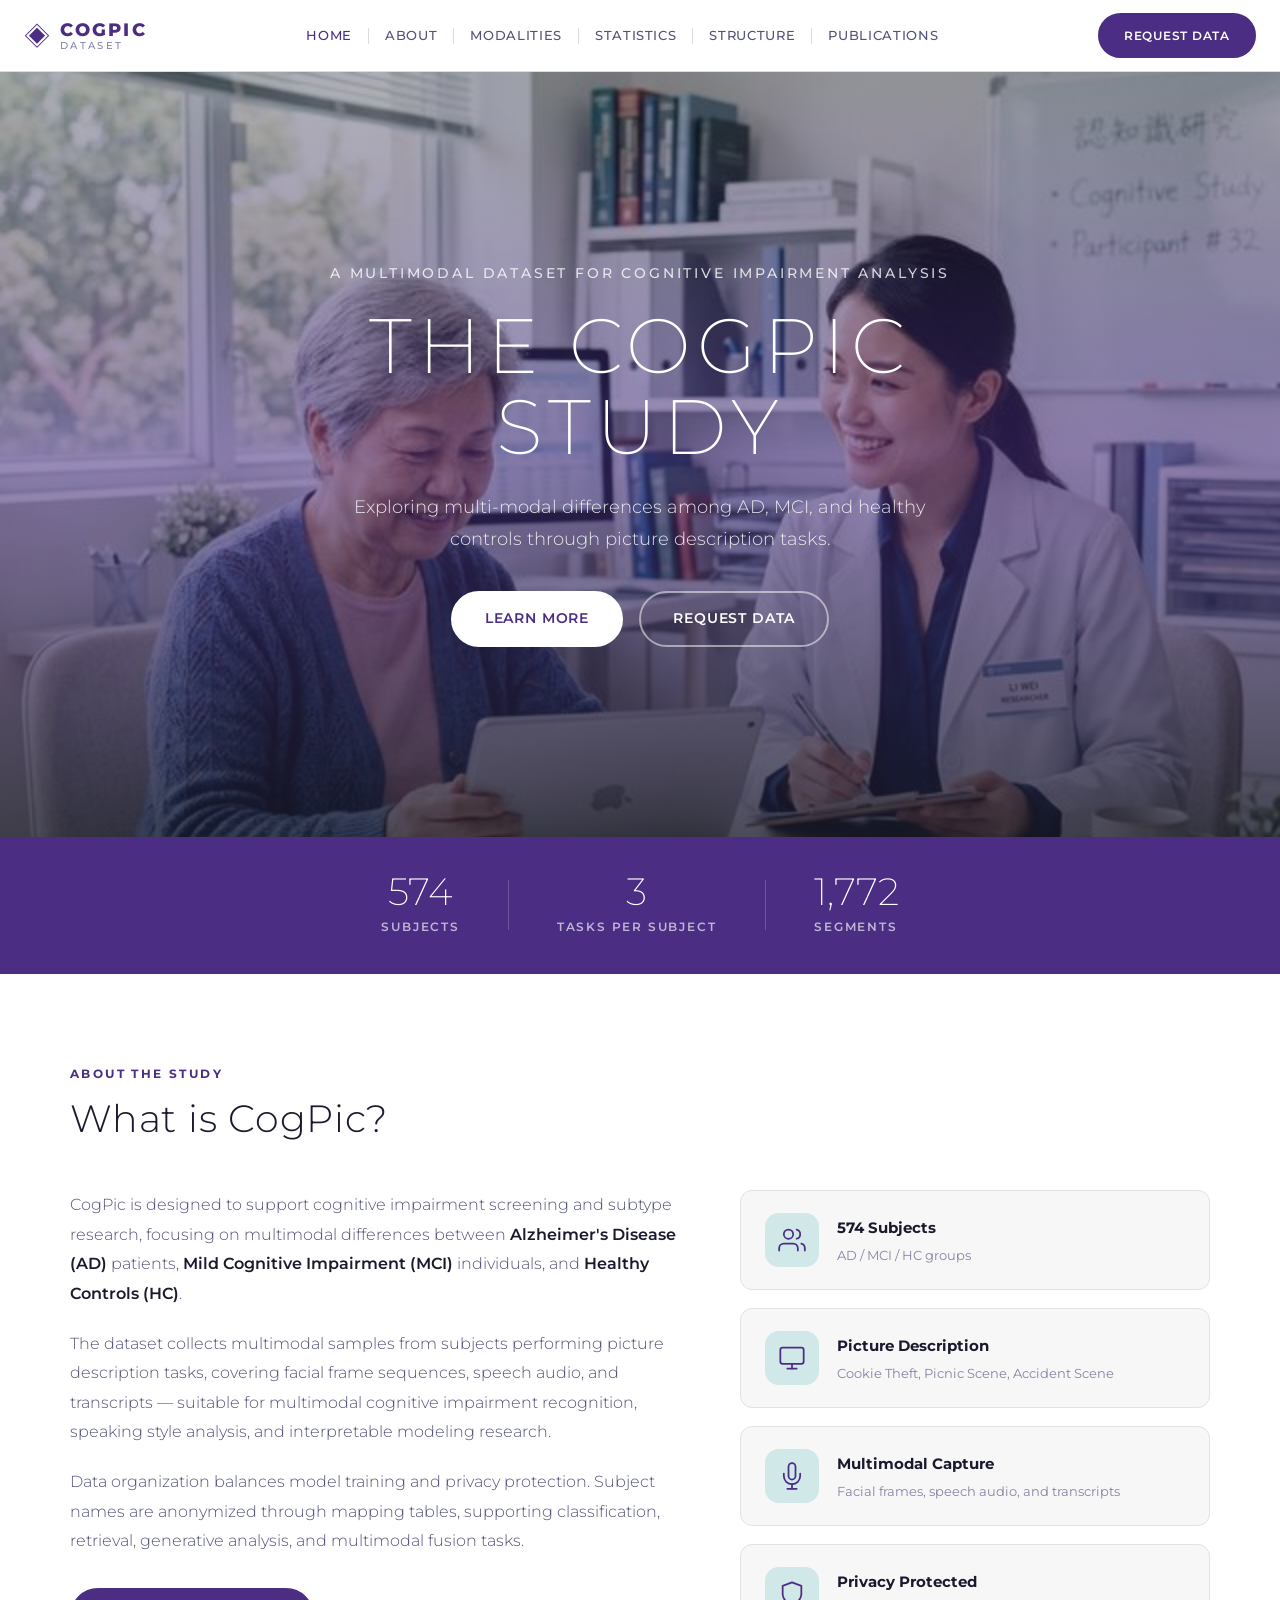
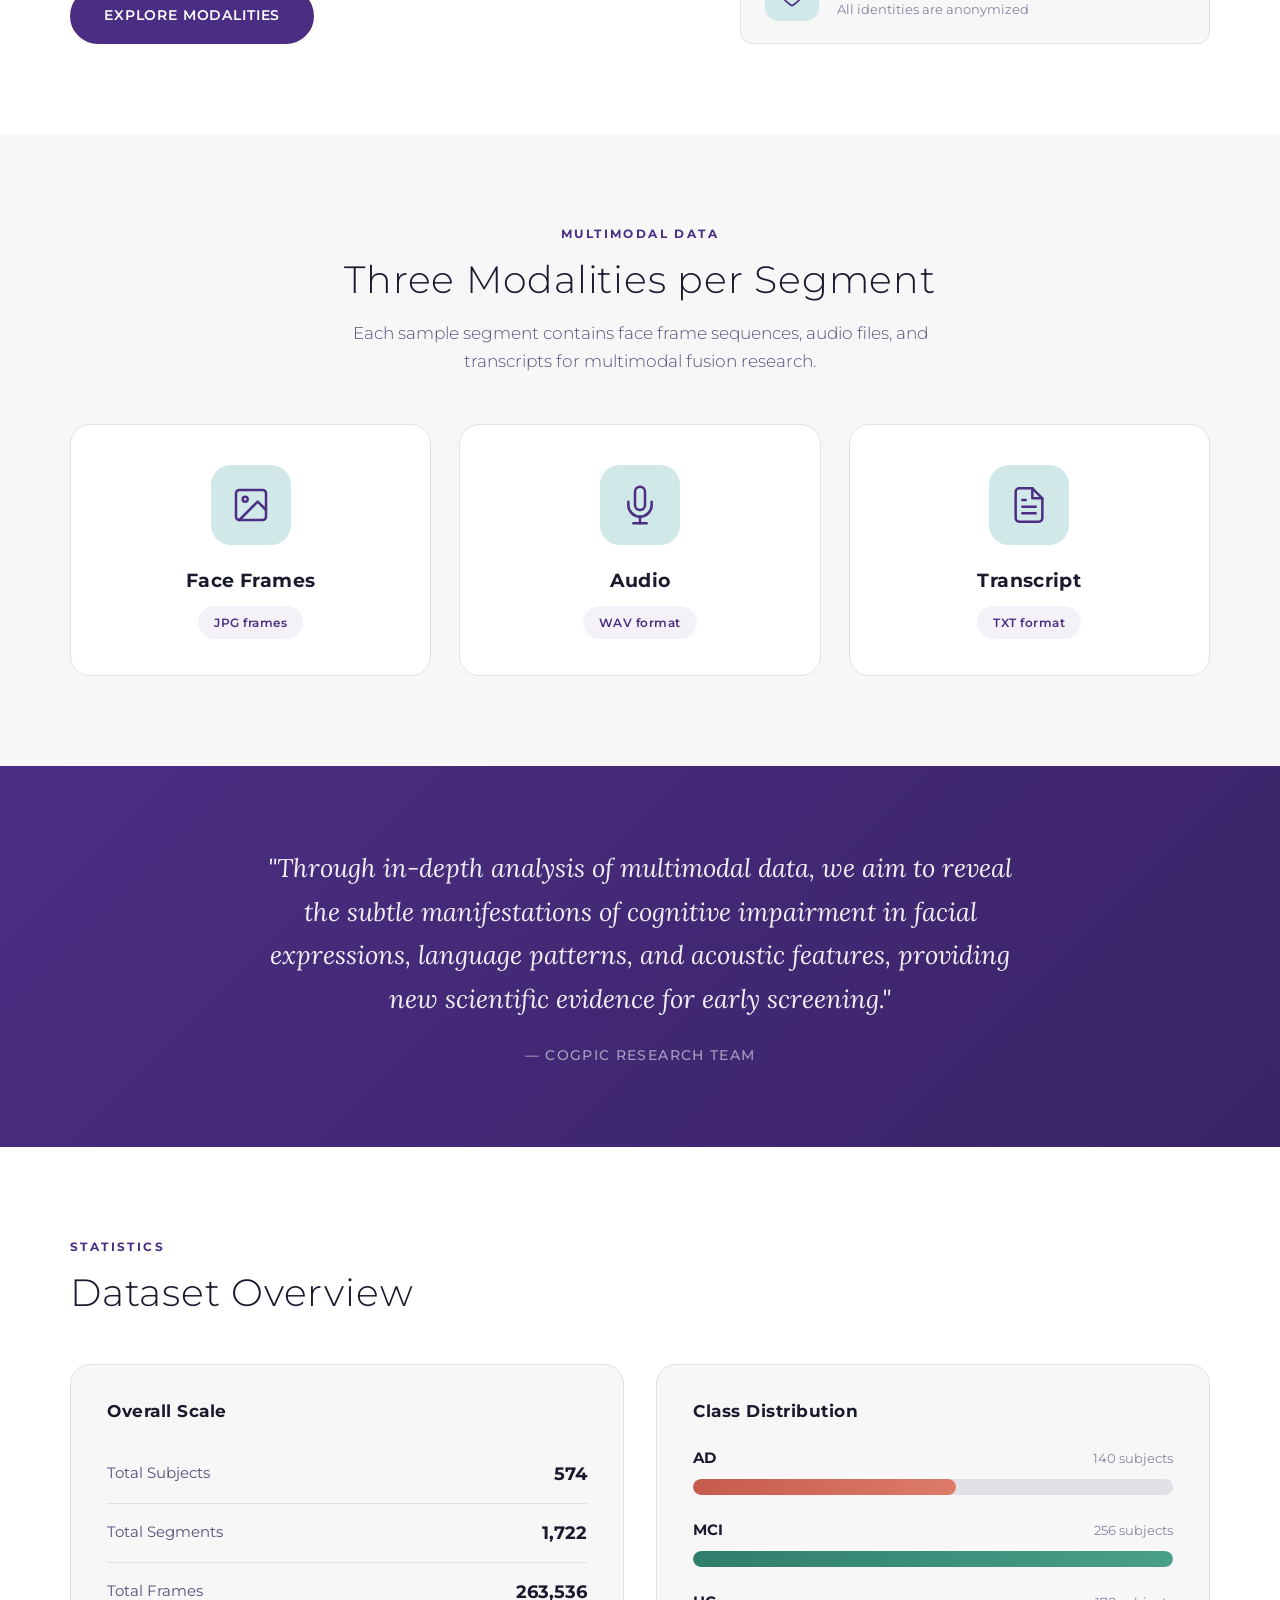
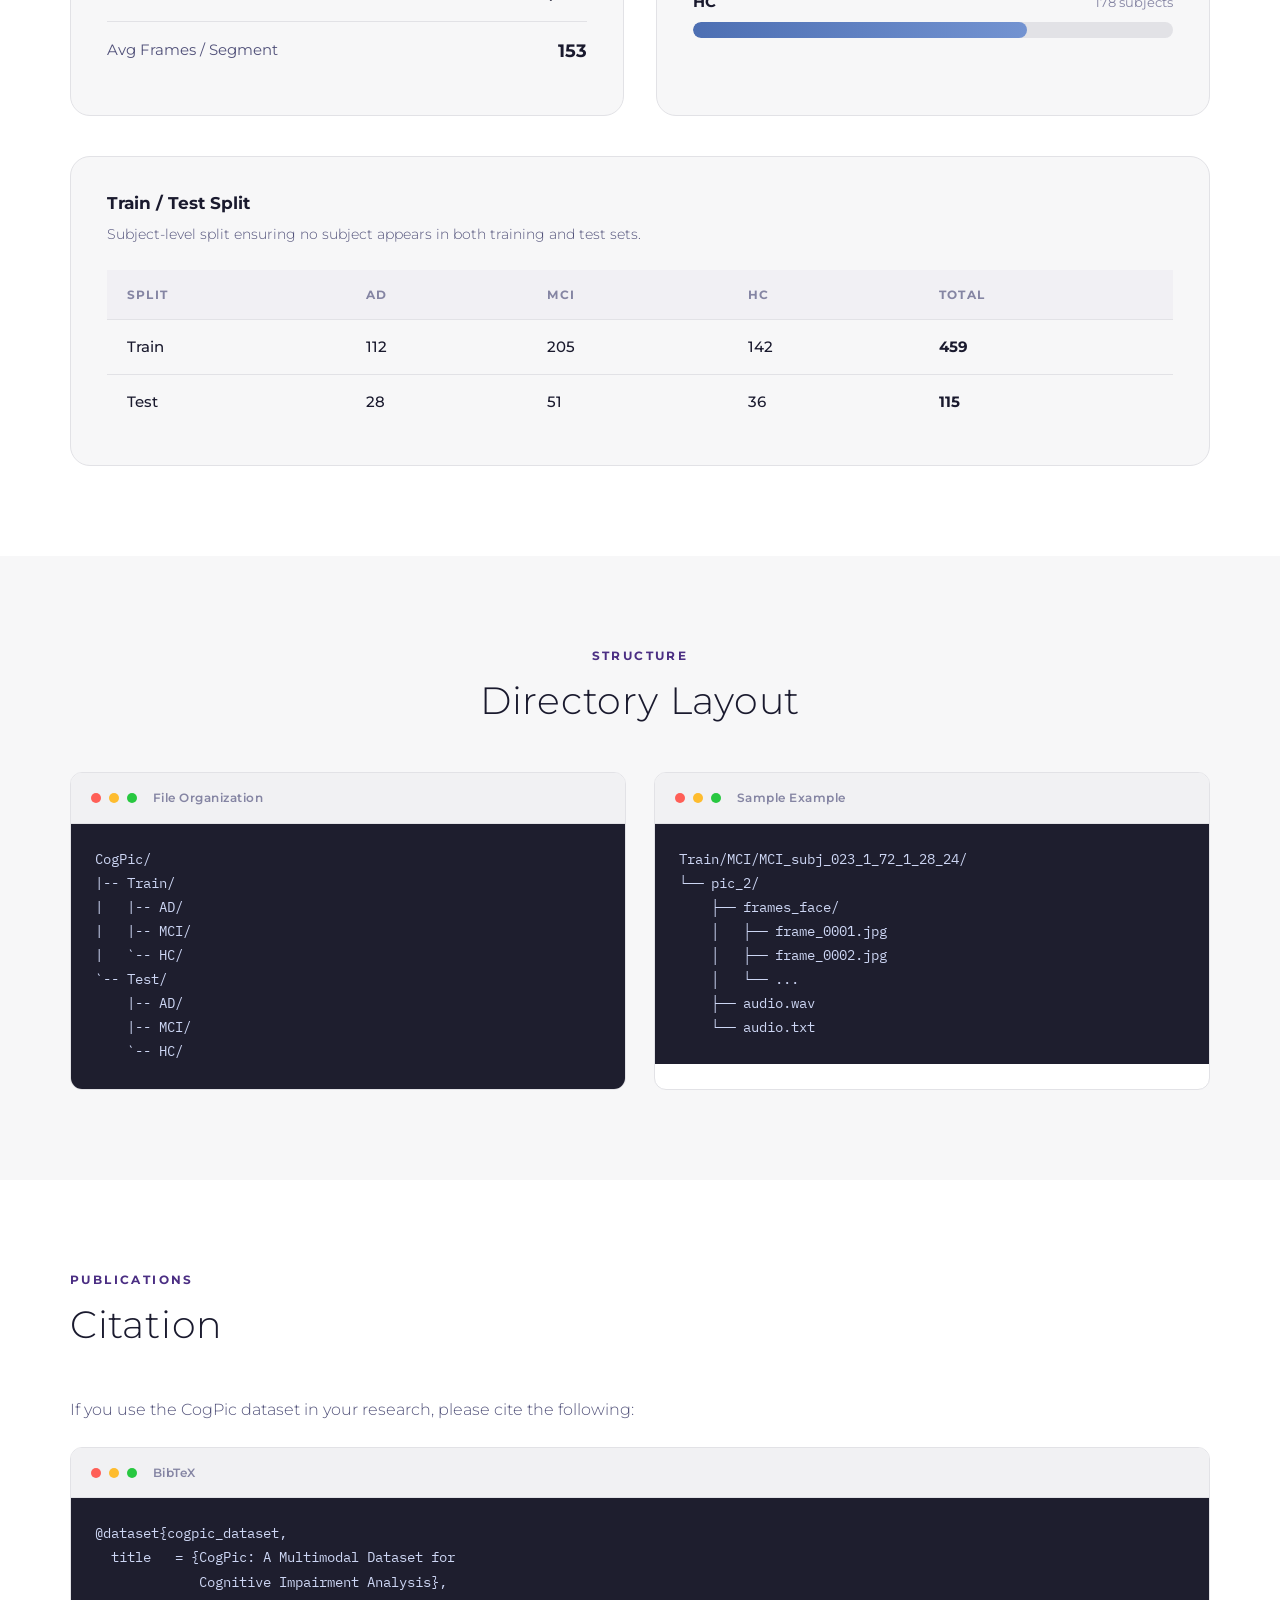
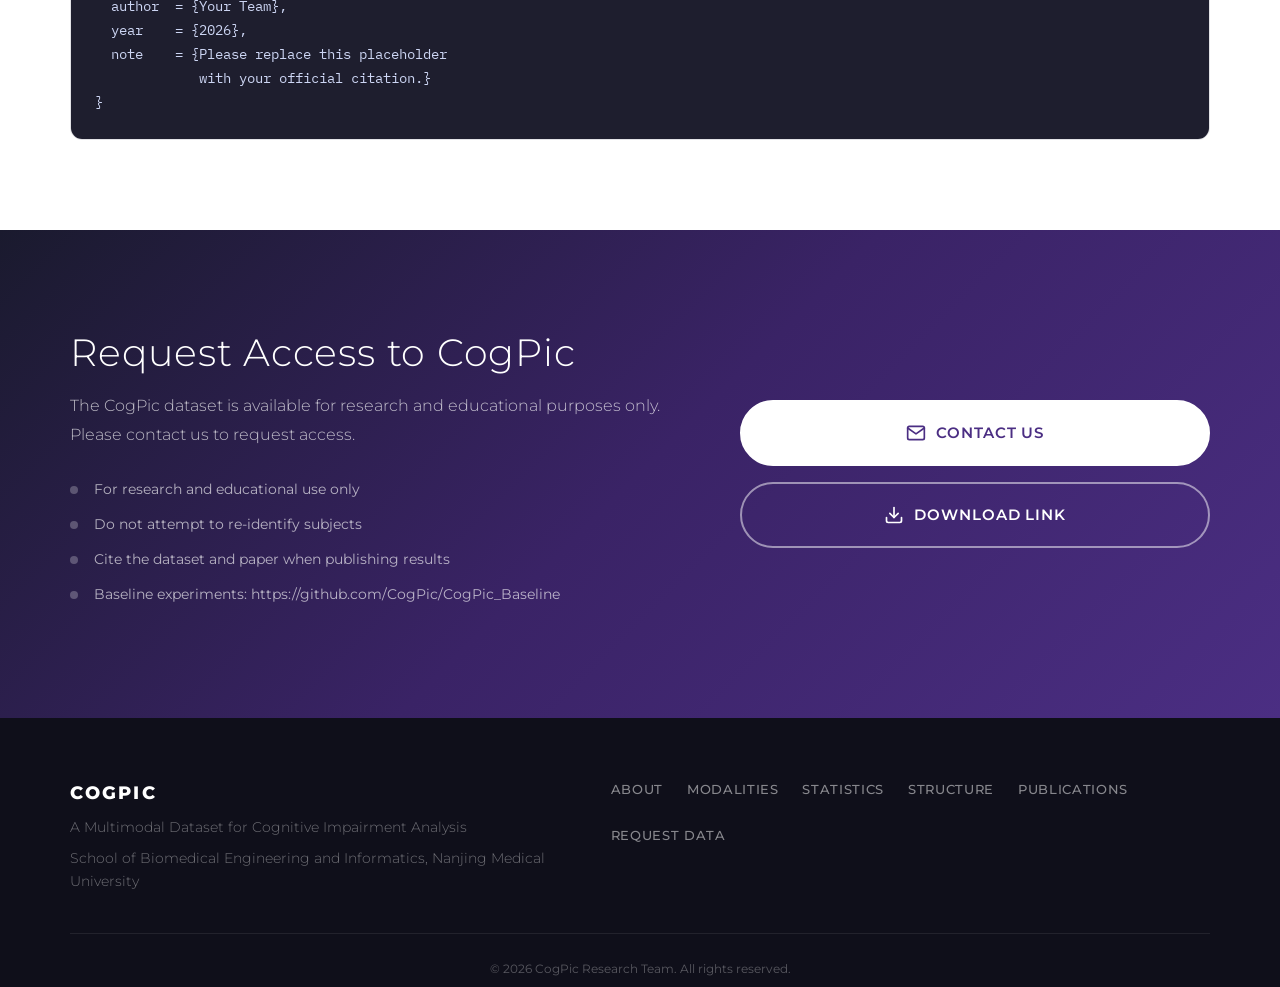
==== commit c19487ef: "Add files via upload" ====
--- a/index.html
+++ b/index.html
@@ -421,6 +421,7 @@
               <li>For research and educational use only</li>
               <li>Do not attempt to re-identify subjects</li>
               <li>Cite the dataset and paper when publishing results</li>
+              <li>Baseline experiments: <a href="https://github.com/CogPic/CogPic_Baseline" target="_blank" rel="noopener noreferrer">https://github.com/CogPic/CogPic_Baseline</a></li>
             </ul>
           </div>
           <div class="cta-actions">
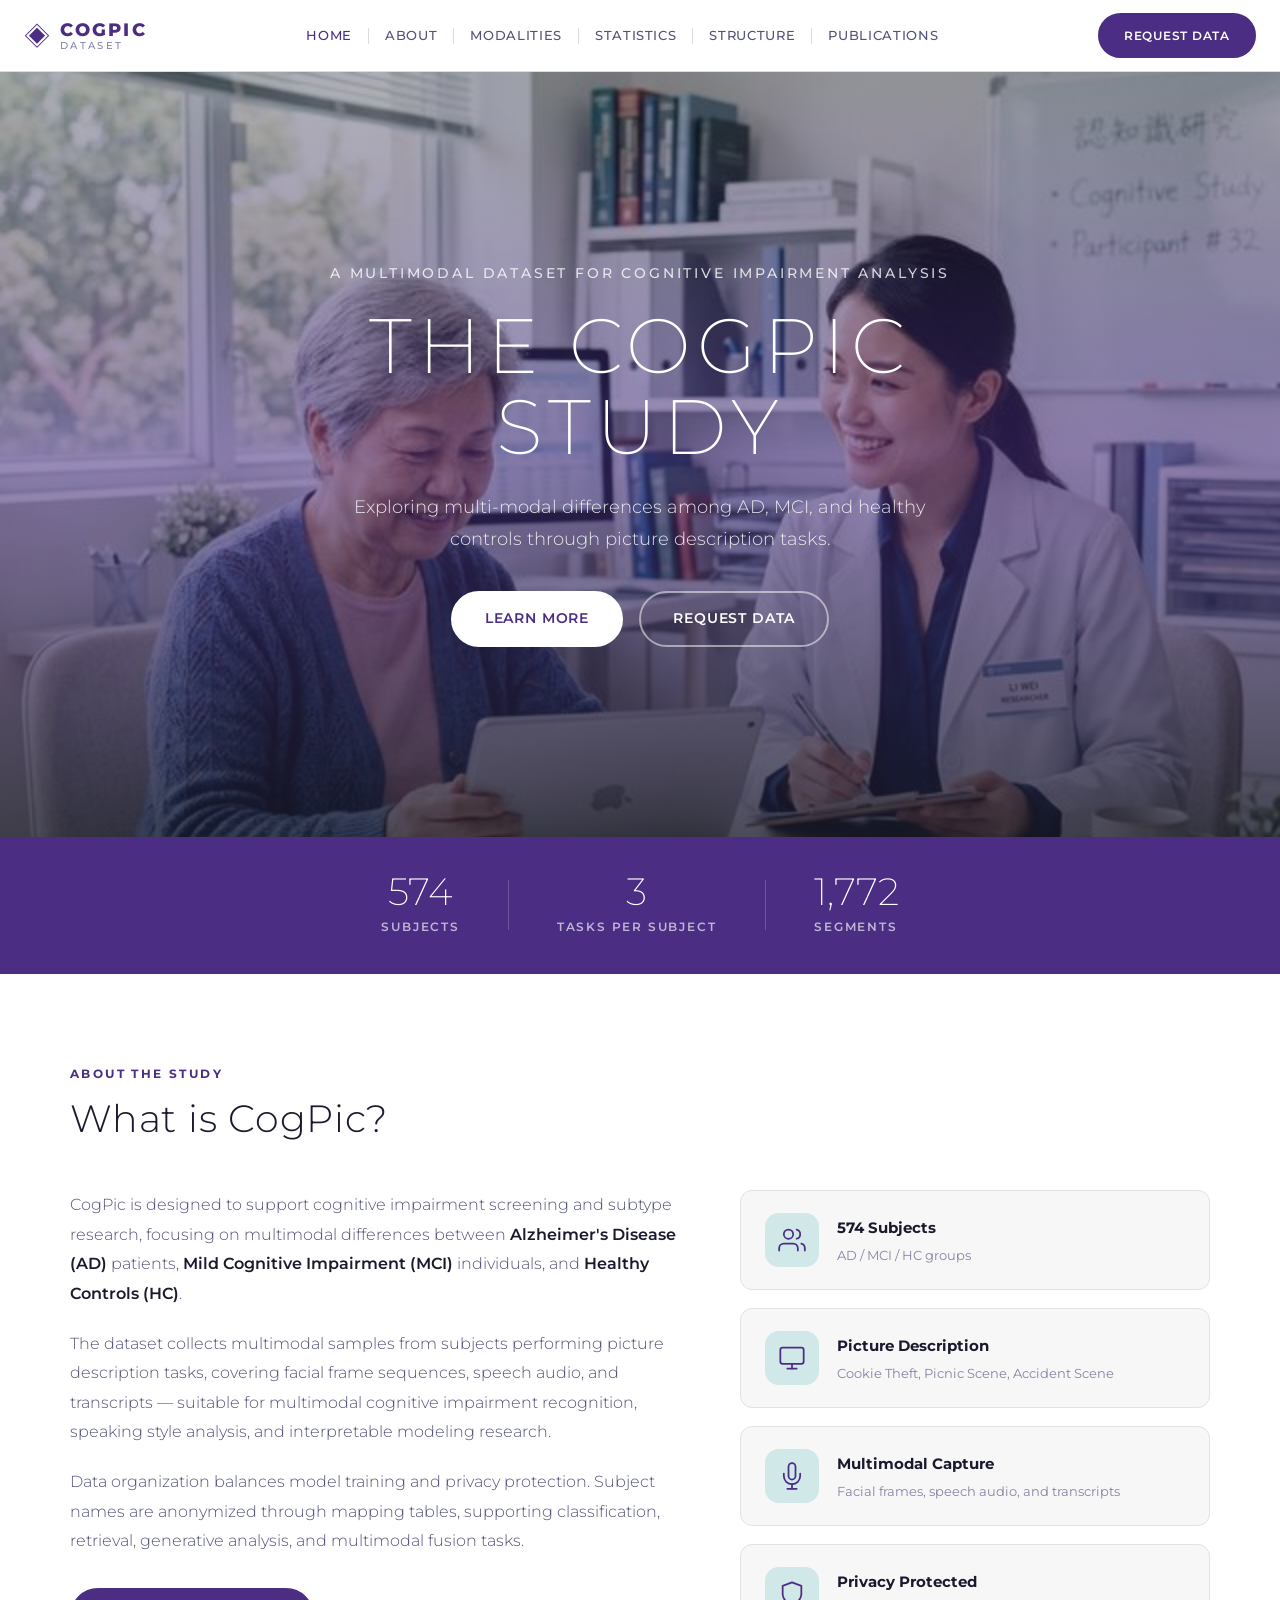
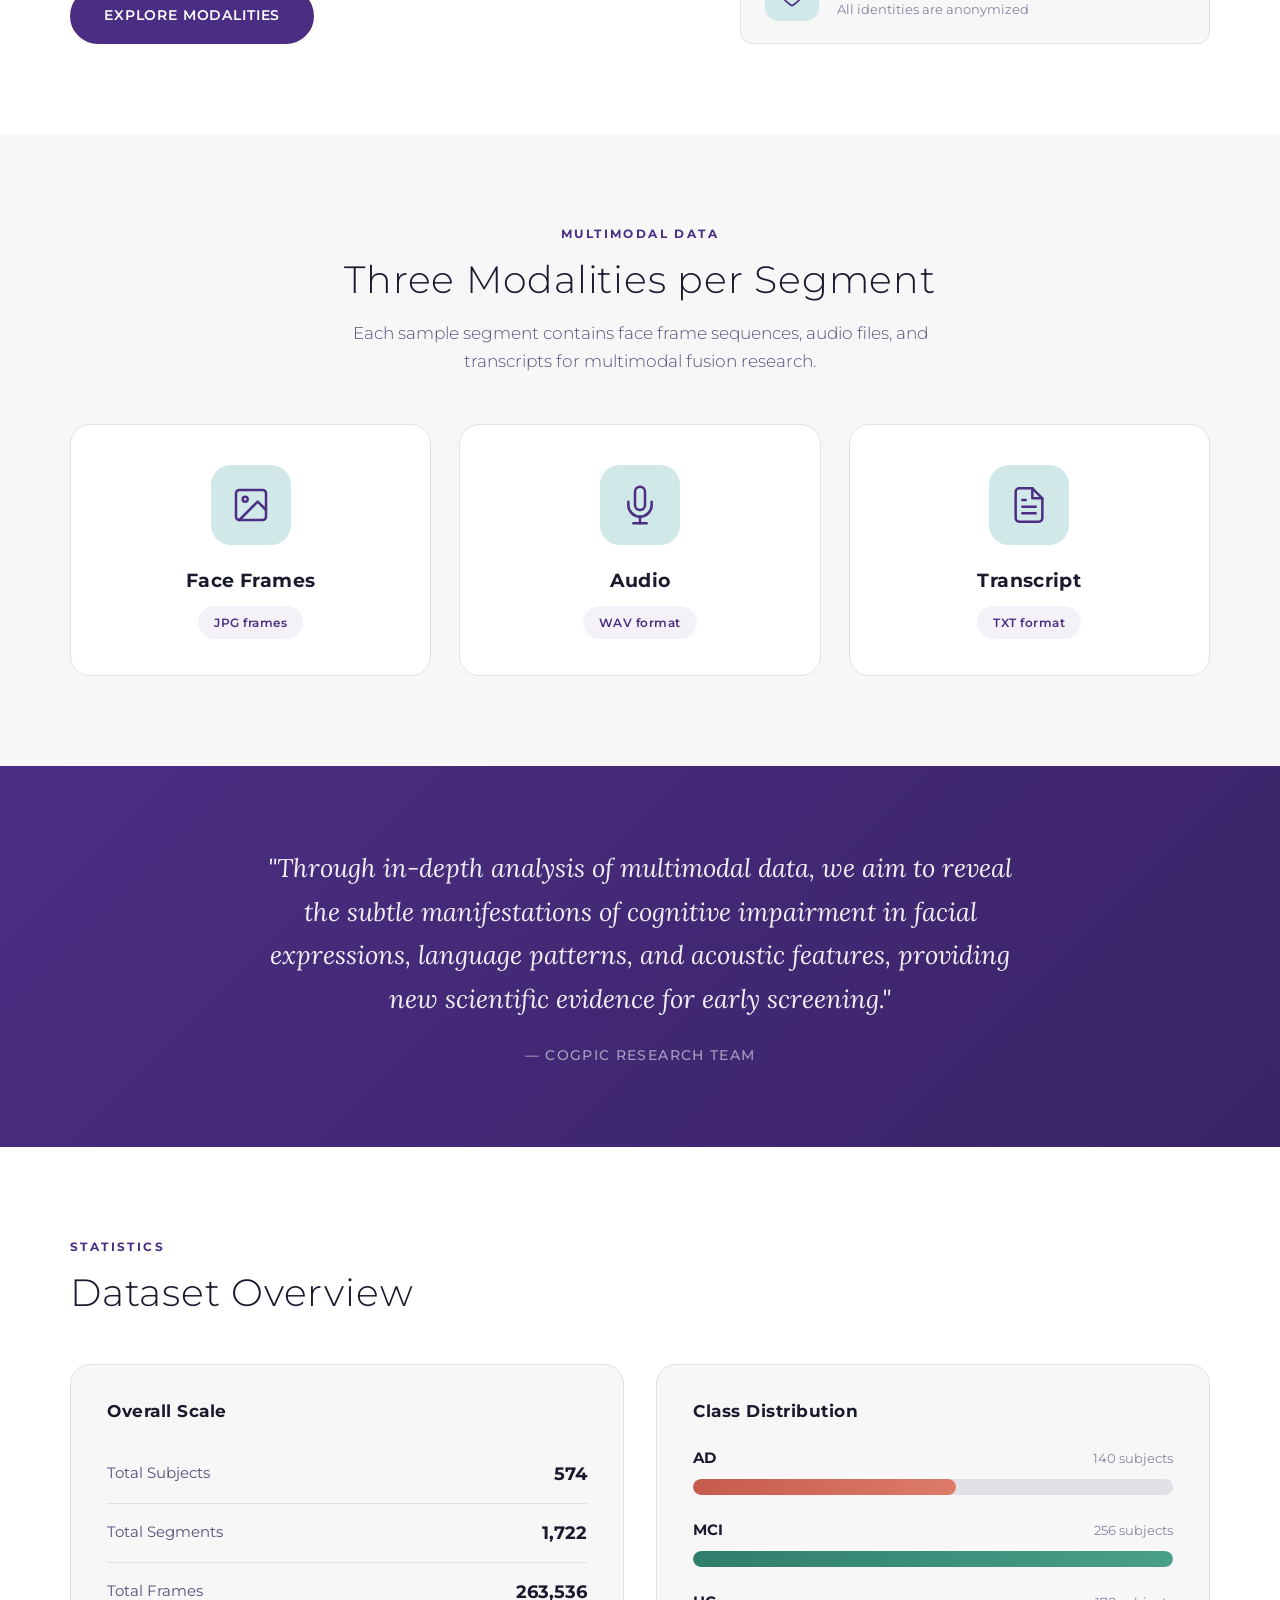
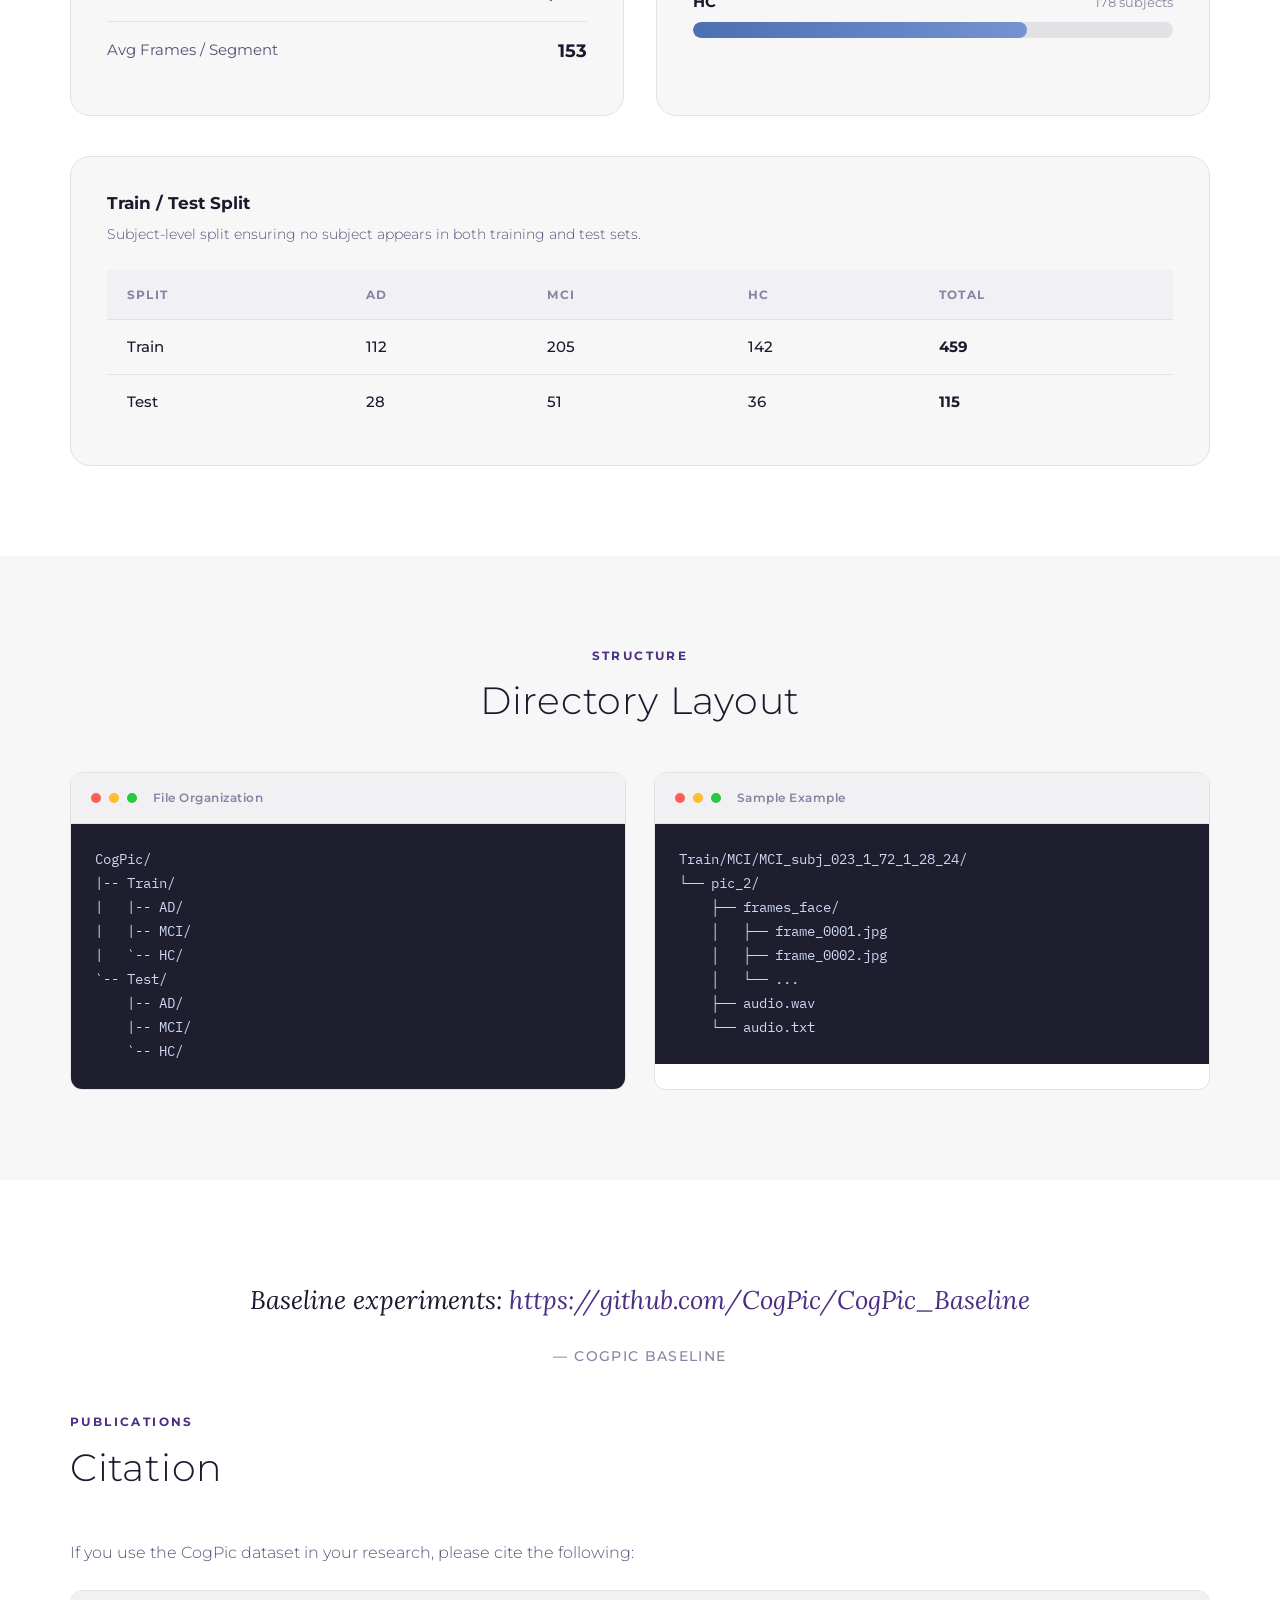
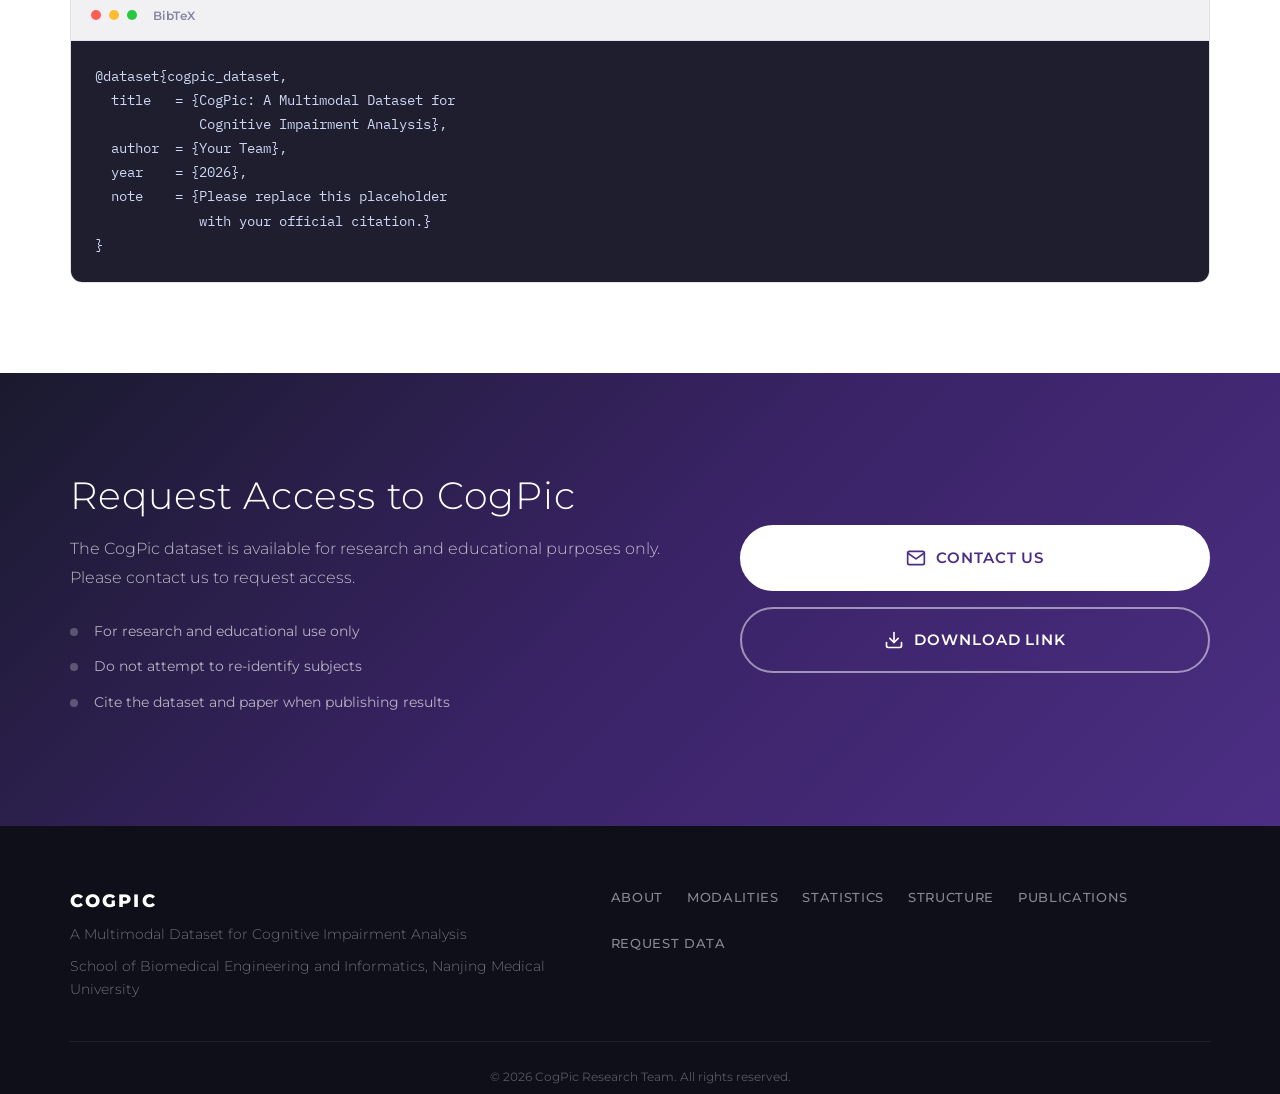
==== commit be123355: "Add files via upload" ====
--- a/index.html
+++ b/index.html
@@ -383,6 +383,12 @@
     <!-- ===== PUBLICATIONS ===== -->
     <section class="section section-white" id="publications">
       <div class="container">
+        <div class="baseline-quote">
+          <blockquote>
+            <p>Baseline experiments: <a href="https://github.com/CogPic/CogPic_Baseline" target="_blank" rel="noopener noreferrer">https://github.com/CogPic/CogPic_Baseline</a></p>
+            <cite>— CogPic Baseline</cite>
+          </blockquote>
+        </div>
         <div class="section-header">
           <p class="section-eyebrow">Publications</p>
           <h2>Citation</h2>
@@ -421,7 +427,6 @@
               <li>For research and educational use only</li>
               <li>Do not attempt to re-identify subjects</li>
               <li>Cite the dataset and paper when publishing results</li>
-              <li>Baseline experiments: <a href="https://github.com/CogPic/CogPic_Baseline" target="_blank" rel="noopener noreferrer">https://github.com/CogPic/CogPic_Baseline</a></li>
             </ul>
           </div>
           <div class="cta-actions">
--- a/styles.css
+++ b/styles.css
@@ -795,6 +795,46 @@
 }
 
 /* ===== CITATION ===== */
+.baseline-quote {
+  margin: 0 auto 40px;
+  max-width: 840px;
+  padding: 8px 0 4px;
+  text-align: center;
+}
+
+.baseline-quote blockquote p {
+  font-family: 'Lora', Georgia, serif;
+  font-size: clamp(1.2rem, 2.2vw, 1.6rem);
+  font-weight: 400;
+  font-style: italic;
+  line-height: 1.7;
+  color: var(--text);
+}
+
+.baseline-quote cite {
+  display: block;
+  margin-top: 24px;
+  font-family: 'Montserrat', sans-serif;
+  font-size: 0.85rem;
+  font-style: normal;
+  font-weight: 500;
+  letter-spacing: 0.1em;
+  text-transform: uppercase;
+  color: var(--text-muted);
+}
+
+.baseline-quote a {
+  color: var(--primary);
+  text-decoration: none;
+  word-break: break-all;
+}
+
+.baseline-quote a:hover {
+  color: var(--primary-dark);
+  text-decoration: underline;
+  text-underline-offset: 3px;
+}
+
 .citation-block > p {
   font-size: 1rem;
   font-weight: 300;
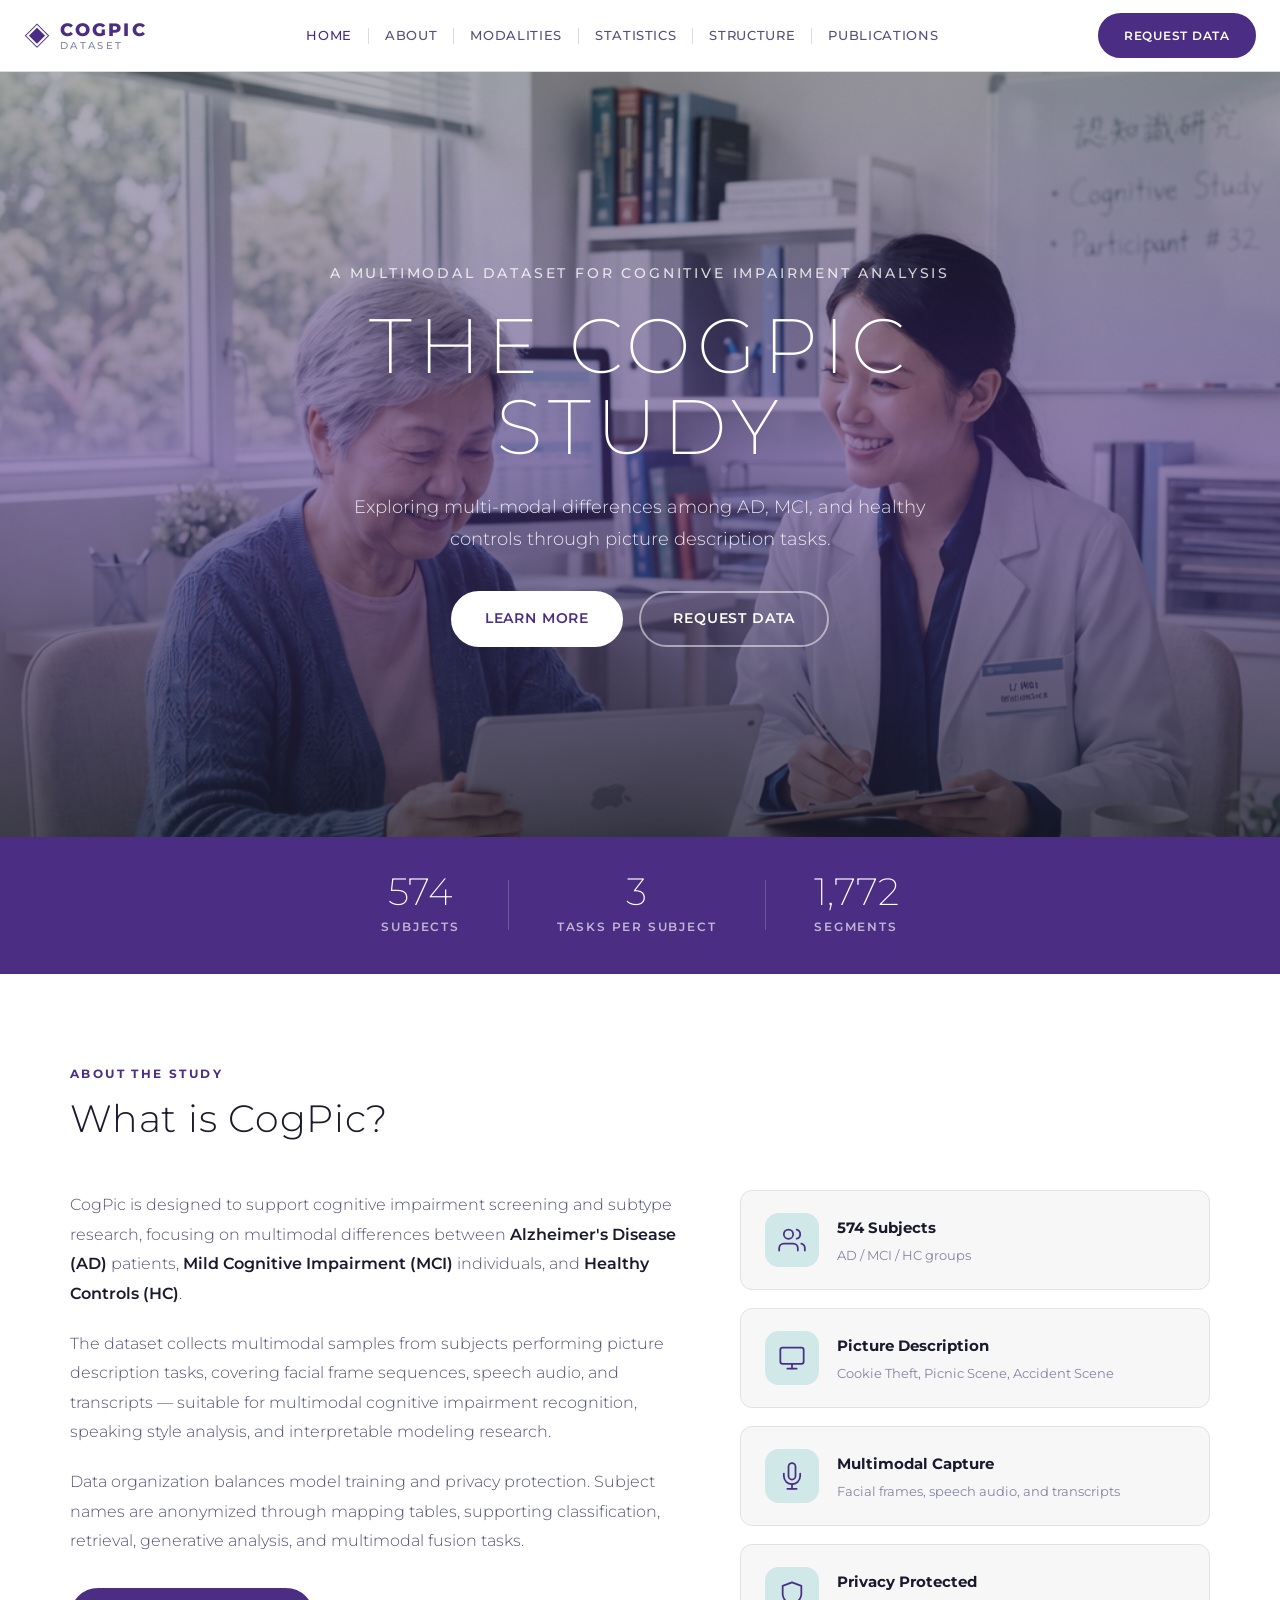
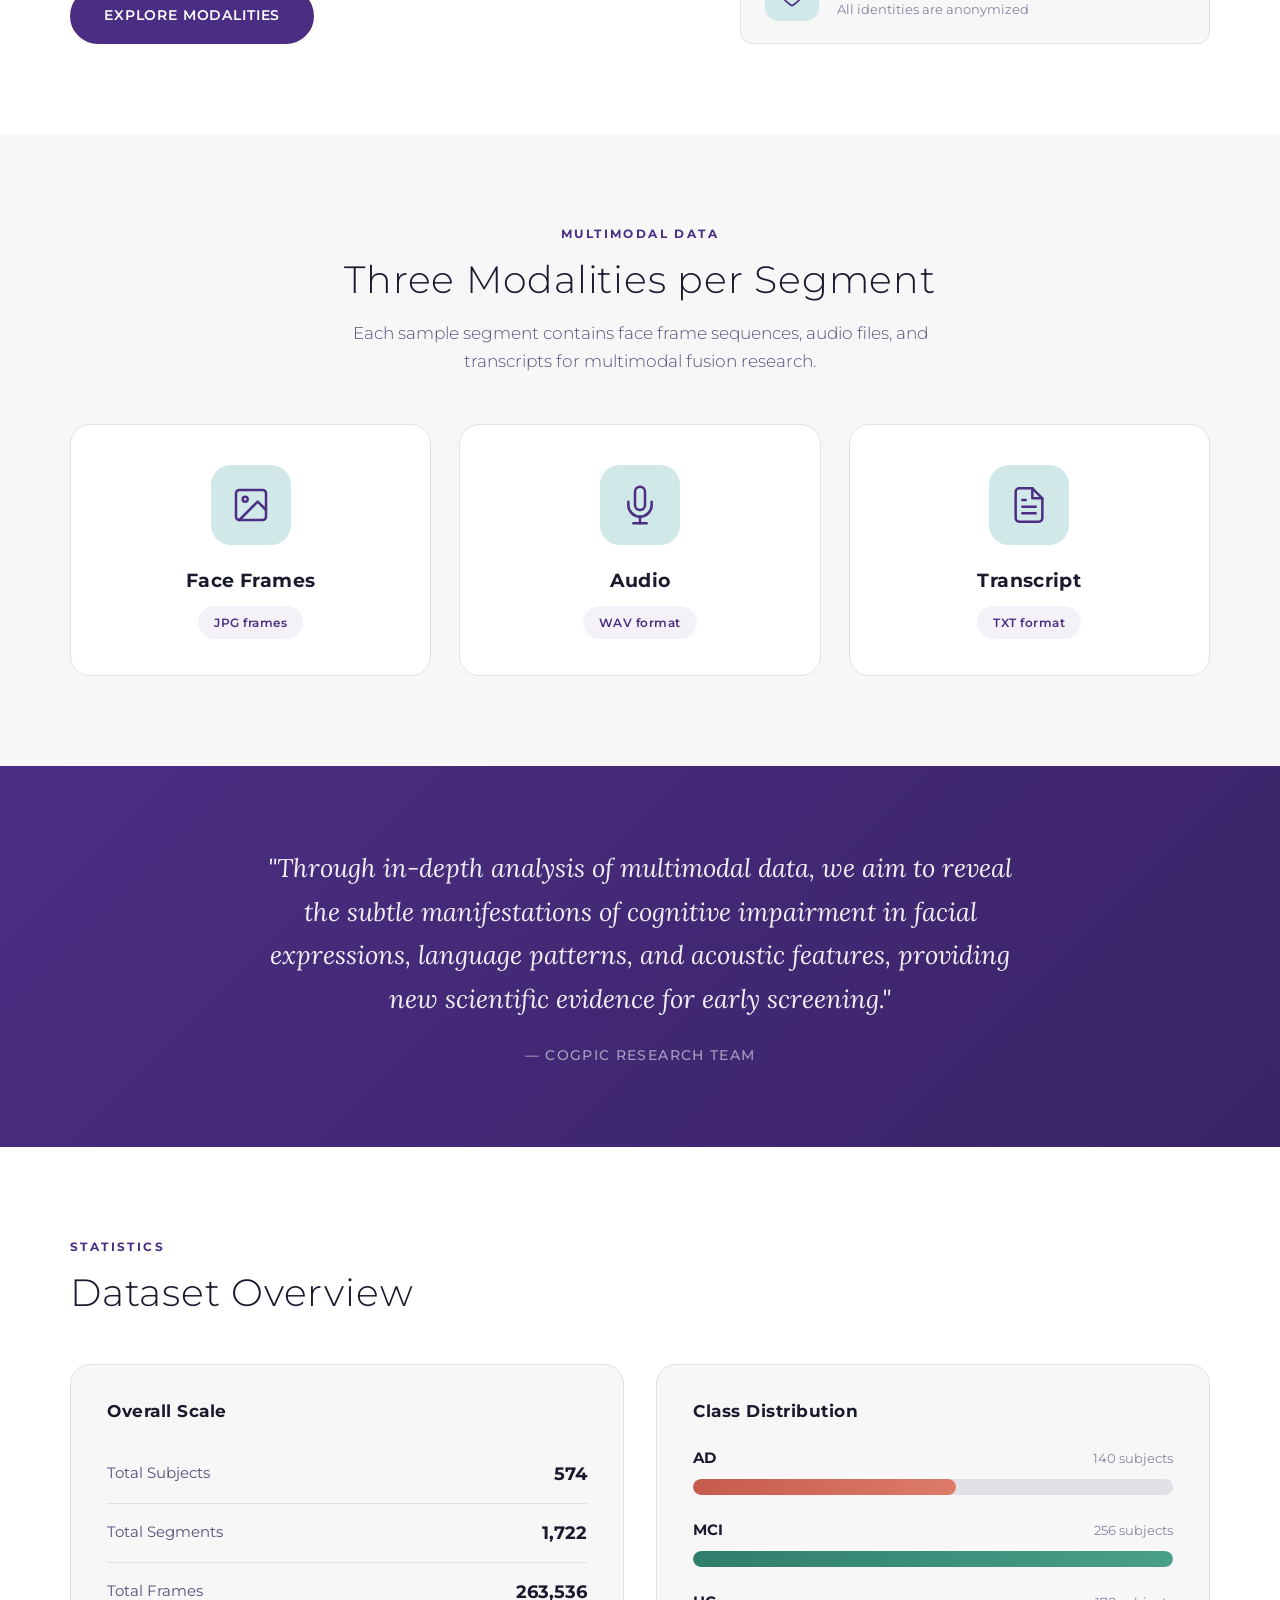
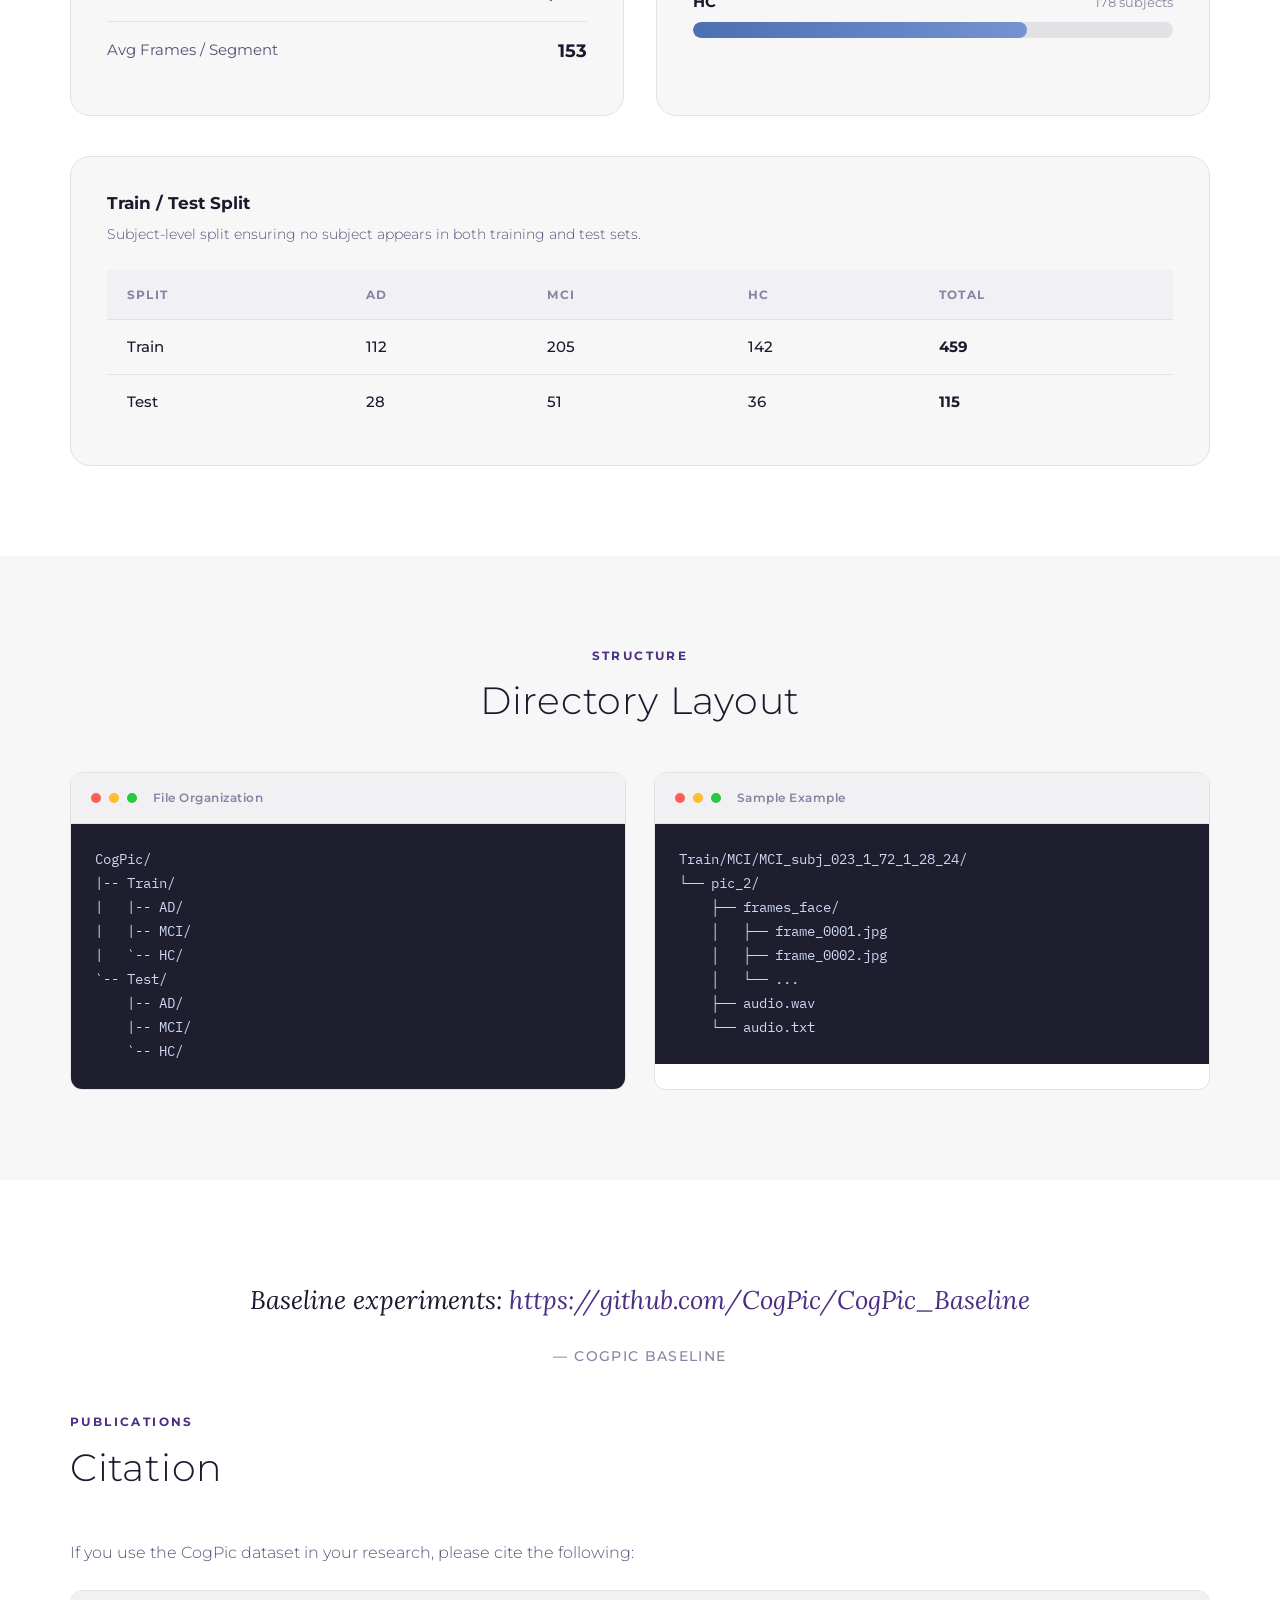
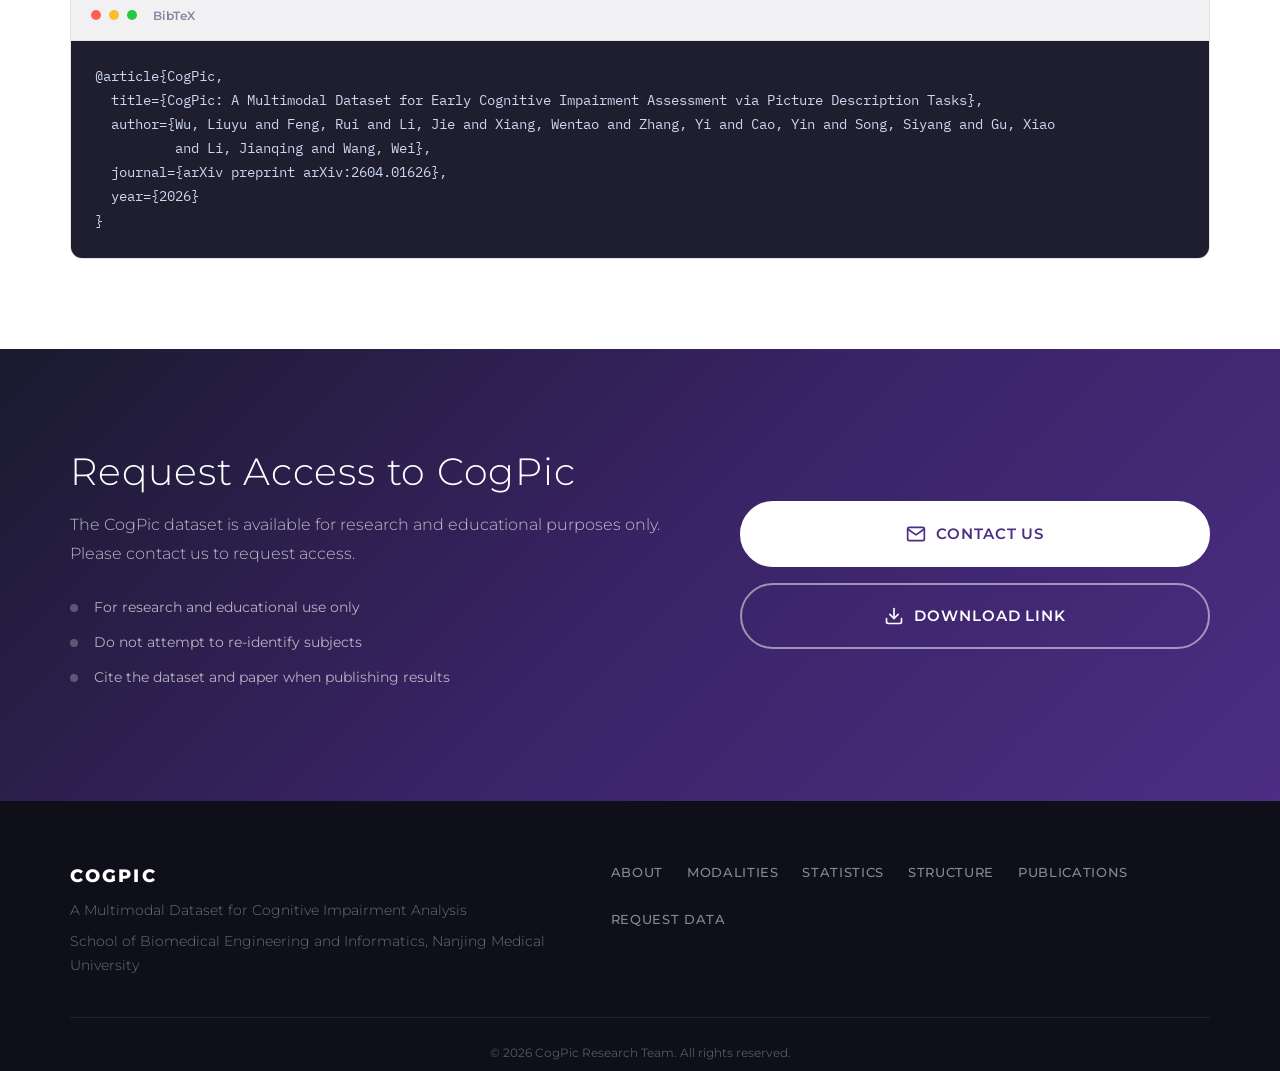
==== commit 2fb3bb36: "Add files via upload" ====
--- a/index.html
+++ b/index.html
@@ -402,13 +402,12 @@
               <span class="code-dot green"></span>
               <span class="code-card-title">BibTeX</span>
             </div>
-            <pre><code>@dataset{cogpic_dataset,
-  title   = {CogPic: A Multimodal Dataset for
-             Cognitive Impairment Analysis},
-  author  = {Your Team},
-  year    = {2026},
-  note    = {Please replace this placeholder
-             with your official citation.}
+            <pre><code>@article{CogPic,
+  title={CogPic: A Multimodal Dataset for Early Cognitive Impairment Assessment via Picture Description Tasks},
+  author={Wu, Liuyu and Feng, Rui and Li, Jie and Xiang, Wentao and Zhang, Yi and Cao, Yin and Song, Siyang and Gu, Xiao
+          and Li, Jianqing and Wang, Wei},
+  journal={arXiv preprint arXiv:2604.01626},
+  year={2026}
 }</code></pre>
           </div>
         </div>
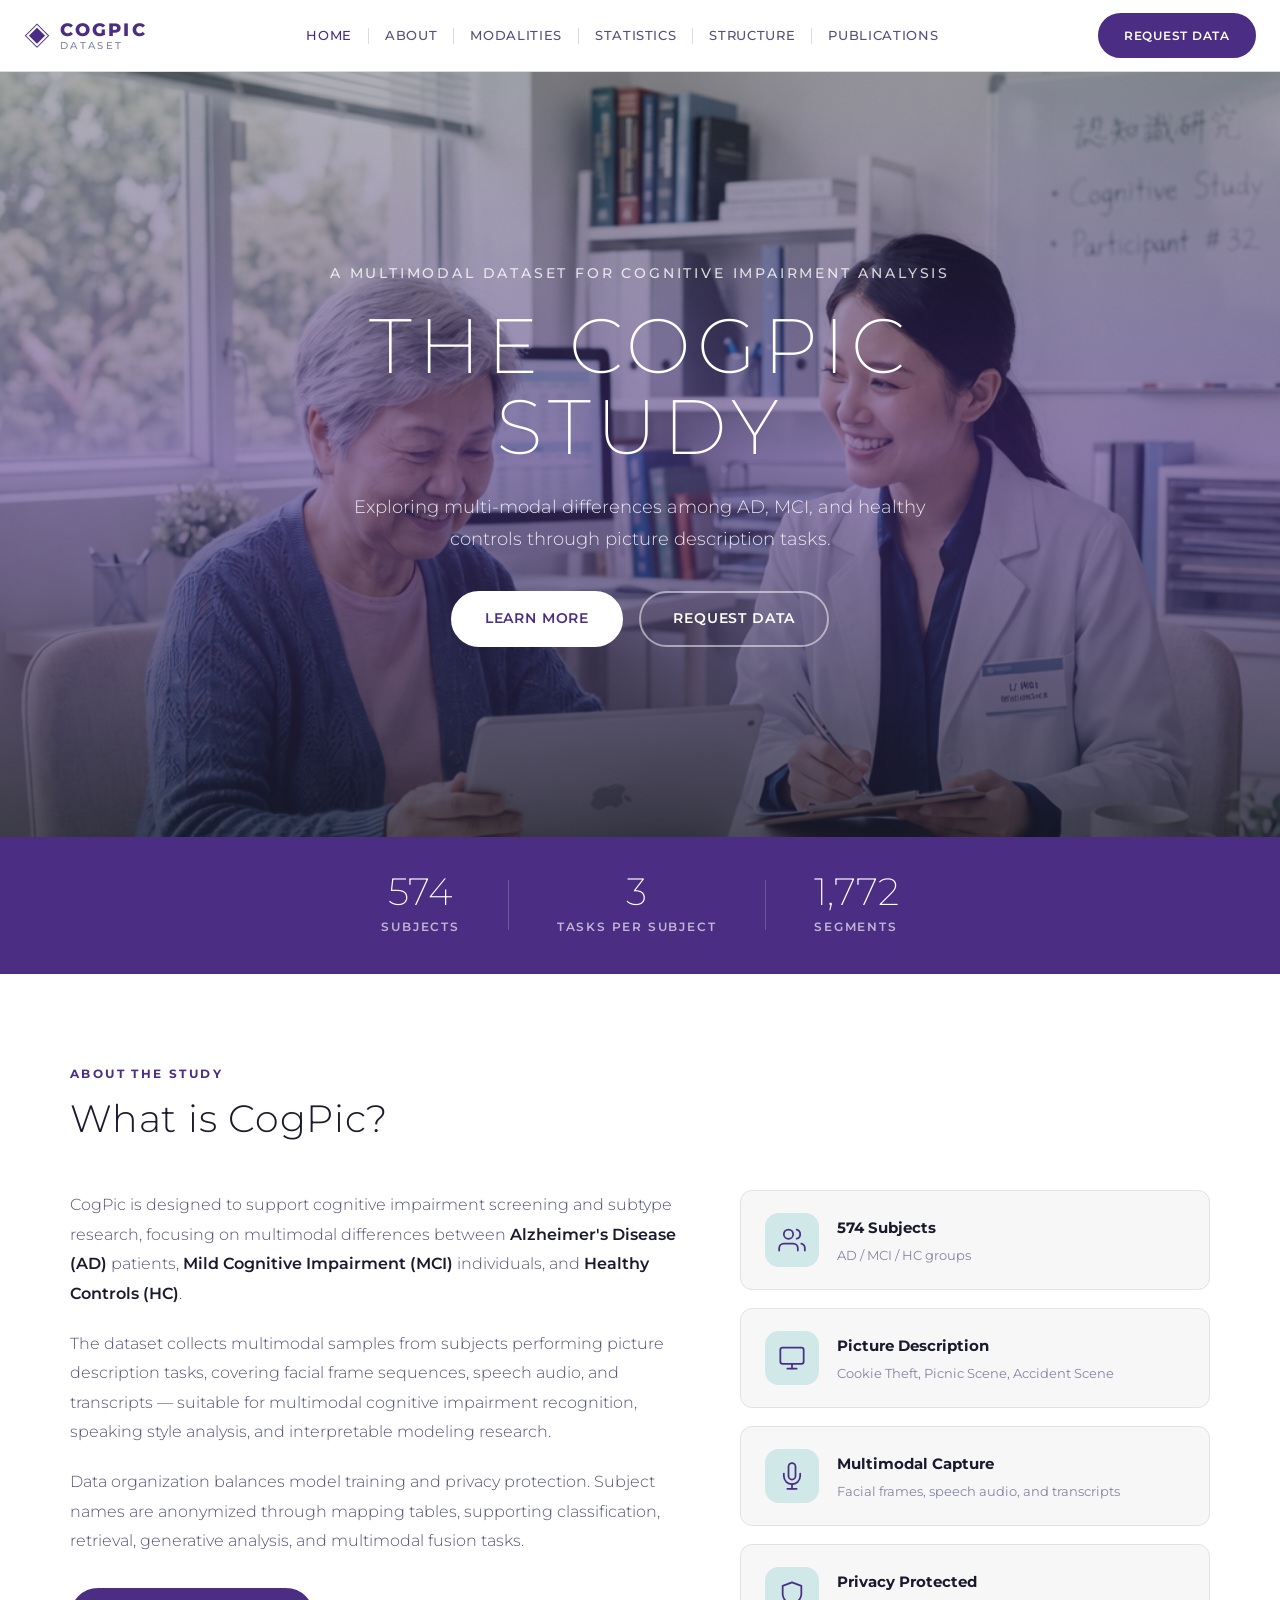
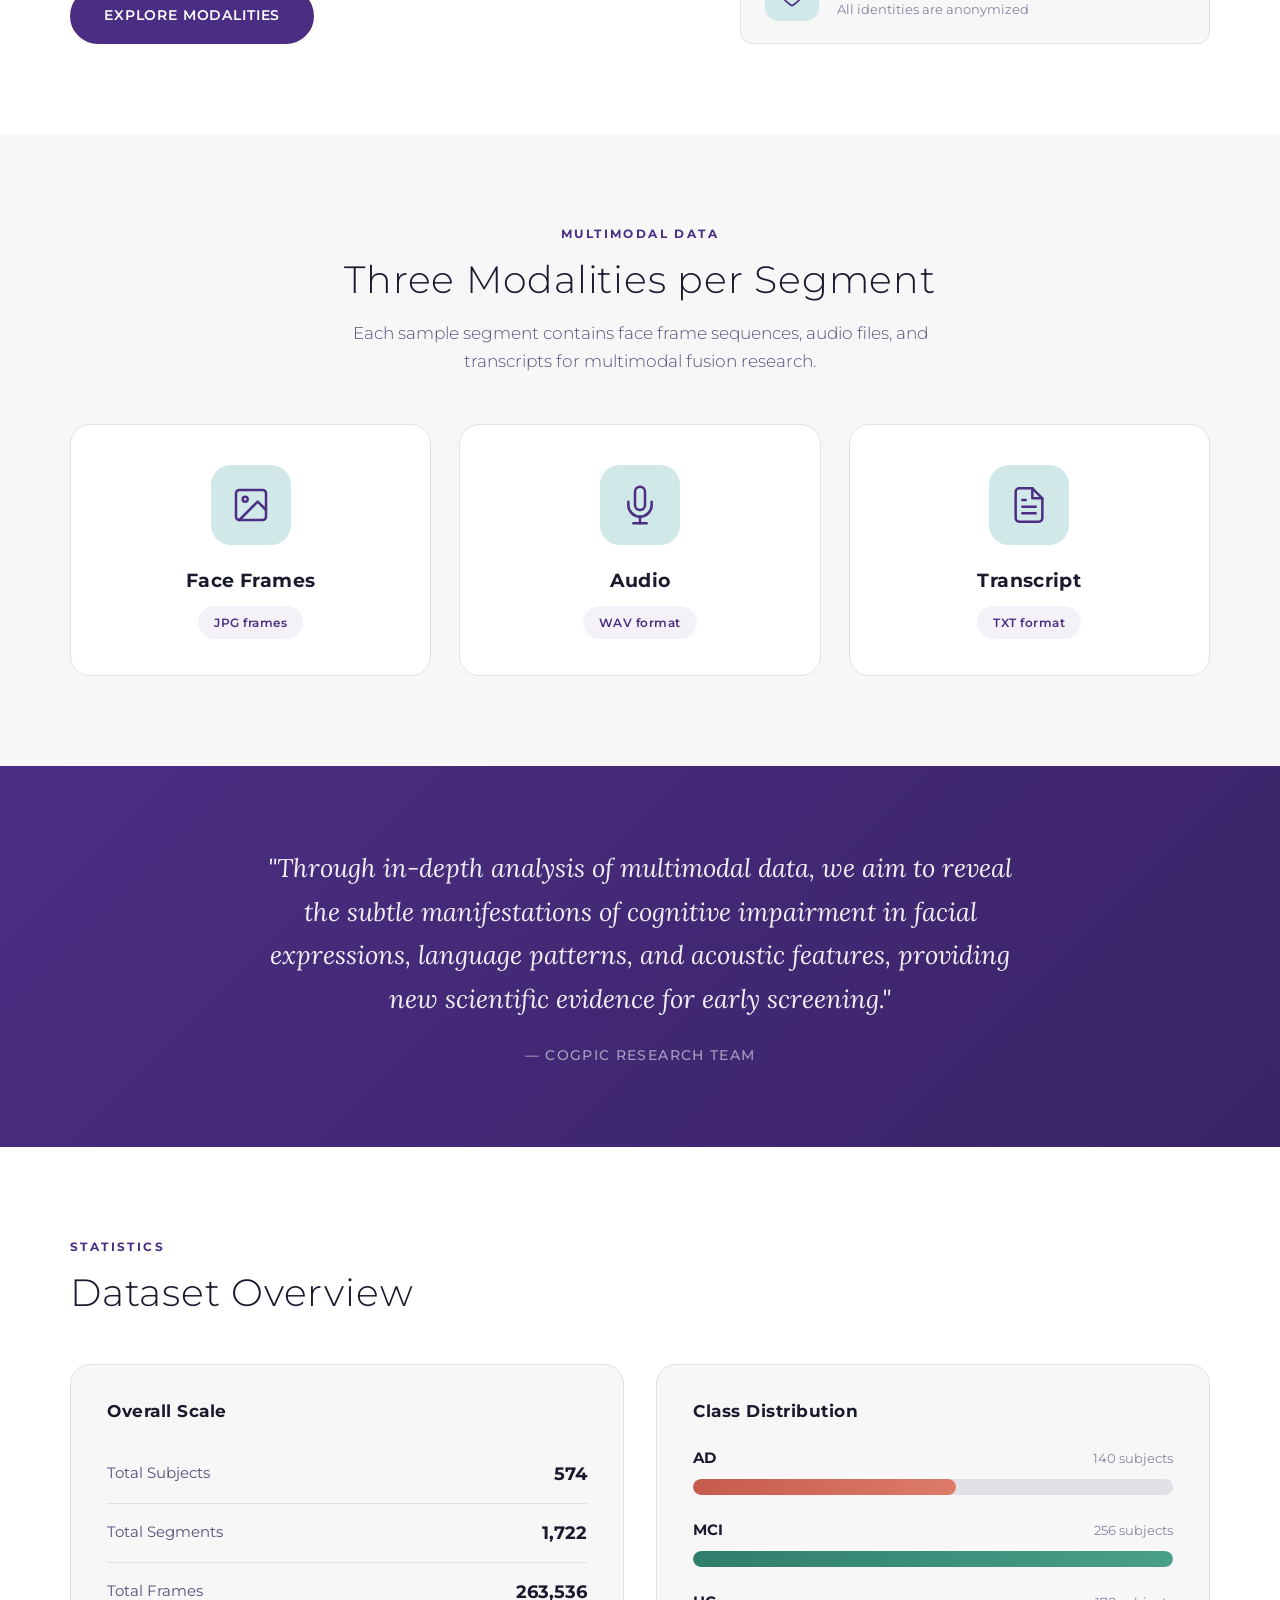
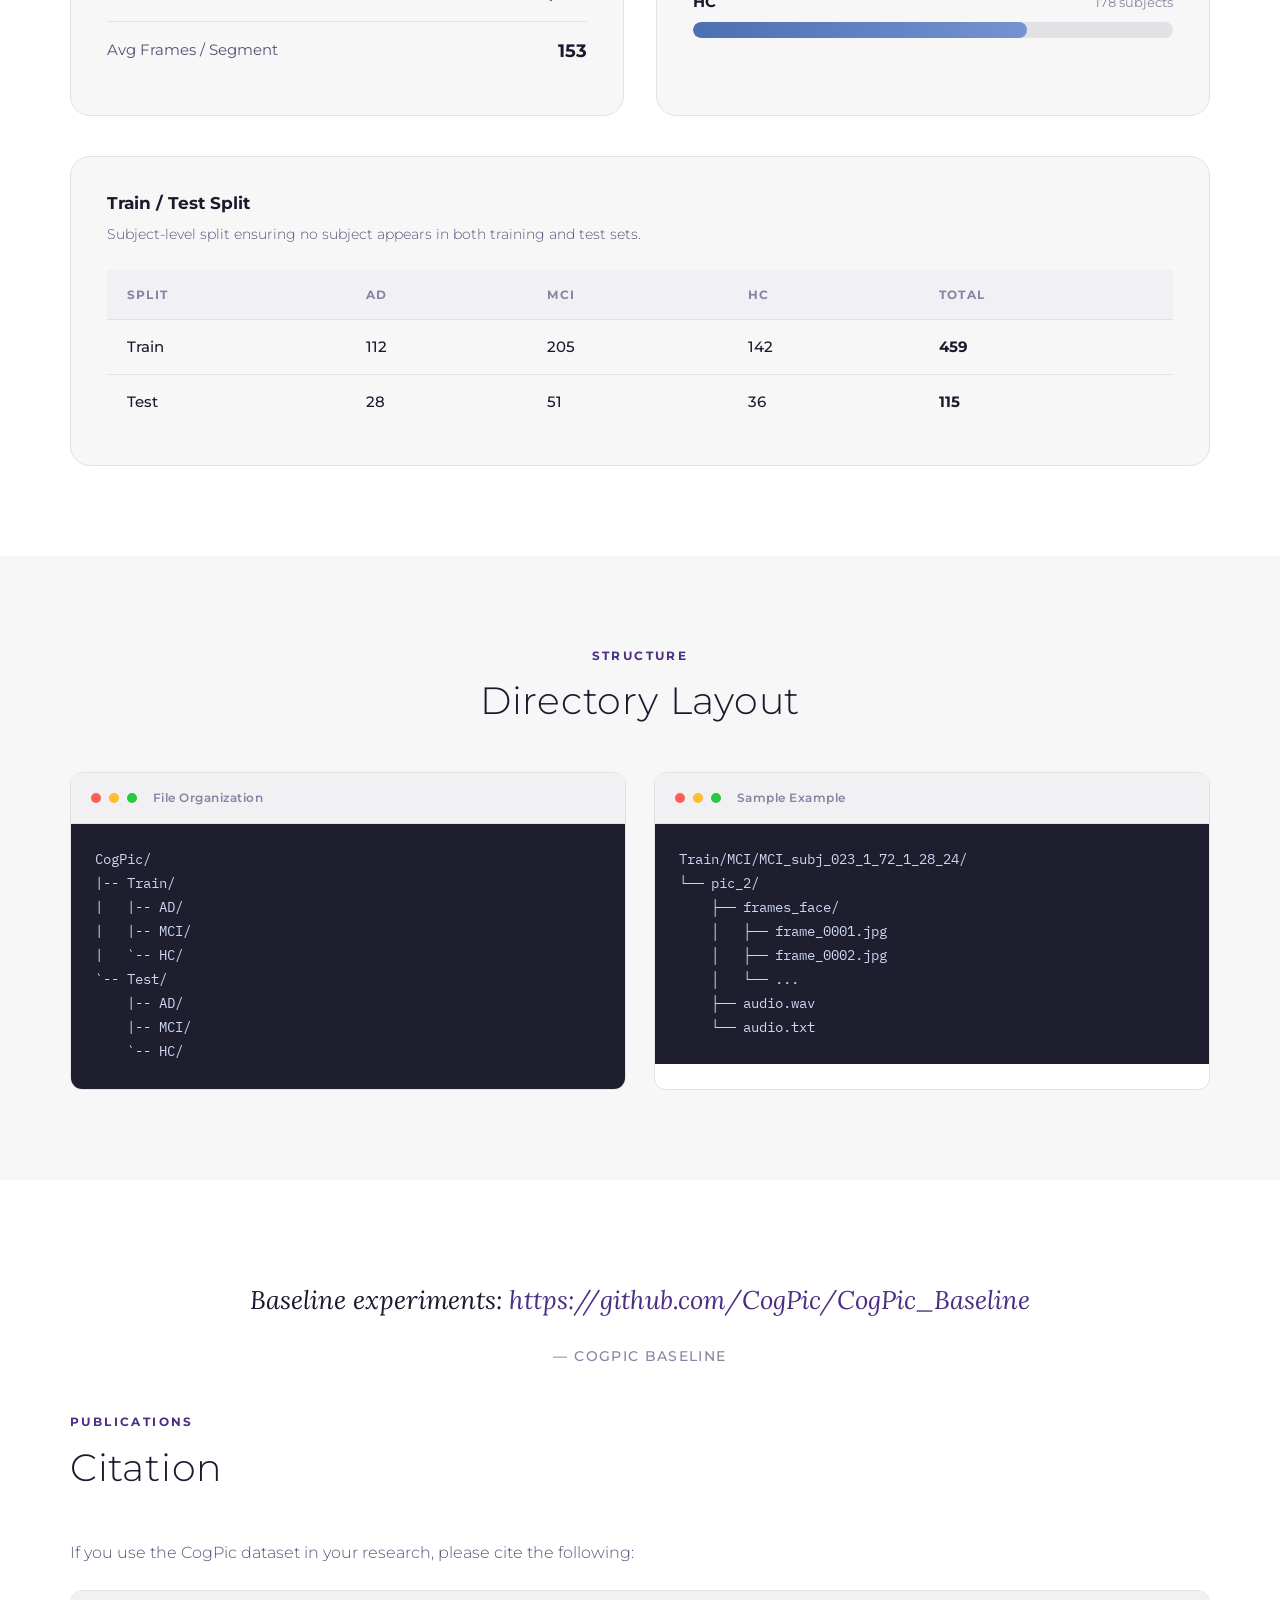
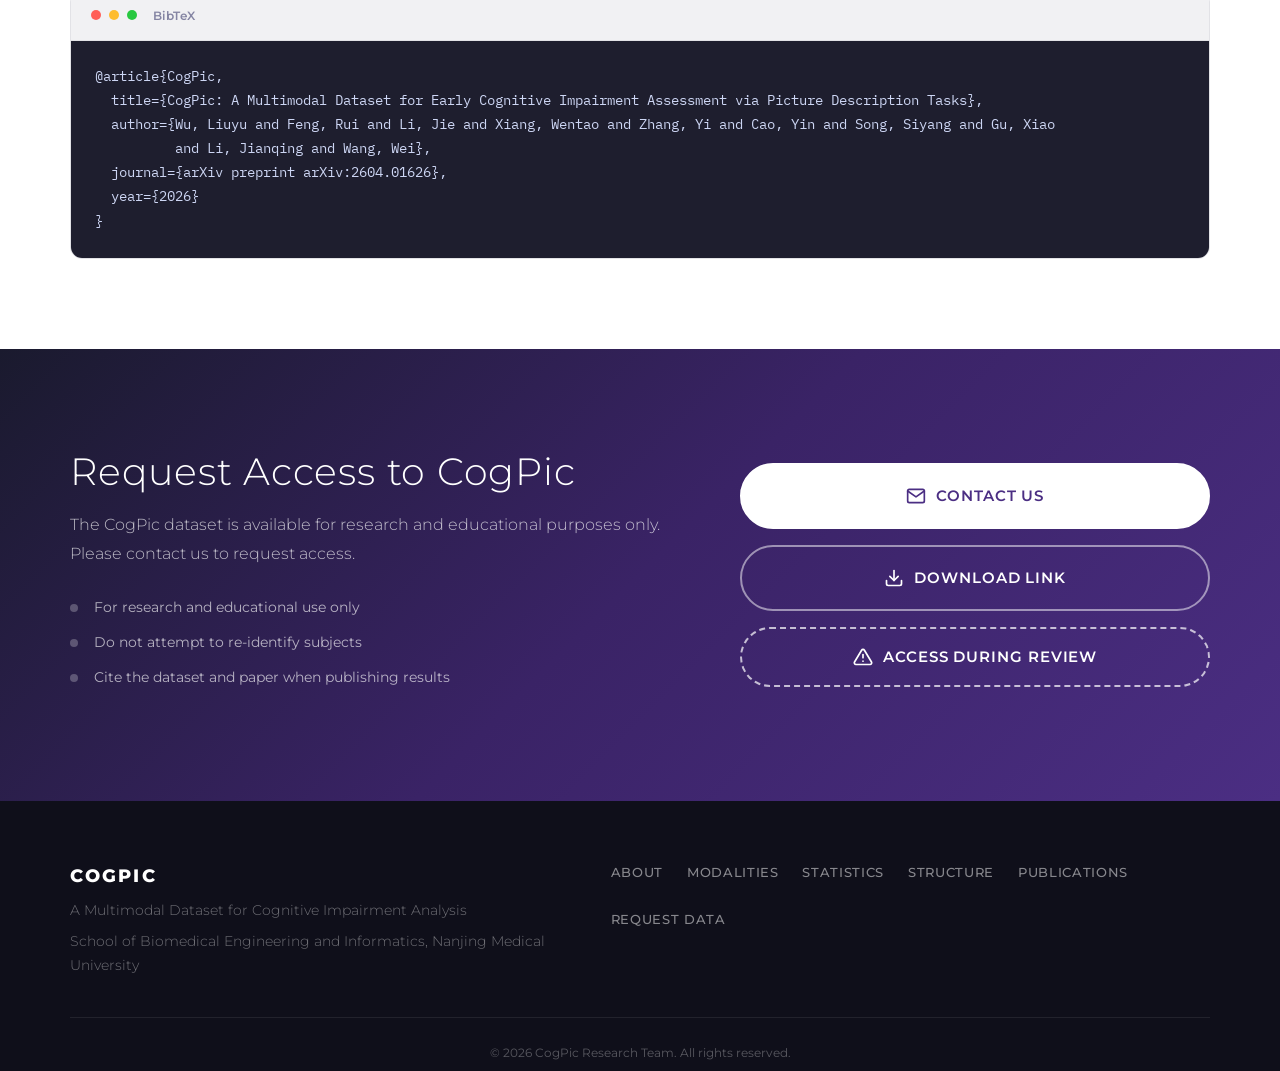
==== commit 52ae321f: "Add files via upload" ====
--- a/index.html
+++ b/index.html
@@ -446,6 +446,15 @@
               </svg>
               Download Link
             </a>
+            <button class="btn btn-review btn-lg" id="reviewAccessTrigger" type="button">
+              <svg width="20" height="20" viewBox="0 0 24 24" fill="none" stroke="currentColor" stroke-width="2"
+                stroke-linecap="round" stroke-linejoin="round">
+                <path d="M10.29 3.86 1.82 18a2 2 0 0 0 1.71 3h16.94a2 2 0 0 0 1.71-3L13.71 3.86a2 2 0 0 0-3.42 0z" />
+                <line x1="12" y1="9" x2="12" y2="13" />
+                <line x1="12" y1="17" x2="12.01" y2="17" />
+              </svg>
+              Access During Review
+            </button>
           </div>
         </div>
       </div>
@@ -483,6 +492,36 @@
     </svg>
   </button>
 
+  <div class="review-modal" id="reviewModal" aria-hidden="true">
+    <div class="review-modal-backdrop" data-review-close></div>
+    <section class="review-modal-panel" role="dialog" aria-modal="true" aria-labelledby="reviewModalTitle">
+      <button class="review-modal-close" id="reviewModalClose" type="button" aria-label="Close reviewer access panel">
+        <span></span><span></span>
+      </button>
+      <p class="review-modal-eyebrow">Anonymous Review Access</p>
+      <h2 id="reviewModalTitle">Reviewer Access Links</h2>
+      <p class="review-modal-desc">This interface is available only during the ACM MM Dataset Track review period. The ZIP extraction password is <strong><em><span class="review-password">njmubme</span></em></strong>. After this review cycle is completed, access will be available only through the application process. If you are not a relevant reviewer or organizer, please request the dataset through the application form.</p>
+
+      <div class="review-link-list">
+        <a class="review-link-card" href="https://drive.google.com/file/d/1XWnLErcly91h38jEz1Tiu5VyPkJwdjyz/view?usp=drive_link" target="_blank" rel="noopener noreferrer">
+          <img src="googledrive.png" alt="Google Drive logo">
+          <div class="review-link-copy">
+            <strong>Google Drive</strong>
+            <span>Download link</span>
+          </div>
+        </a>
+
+        <a class="review-link-card" href="https://pan.baidu.com/s/1Al94lme9o3qhwptEyGzpYQ" target="_blank" rel="noopener noreferrer">
+          <img src="baiduyun.png" alt="Baidu Yun logo">
+          <div class="review-link-copy">
+            <strong>Baidu Yun</strong>
+            <span>CogPic.zip | Access code: <em>njmu</em></span>
+          </div>
+        </a>
+      </div>
+    </section>
+  </div>
+
   <script src="script.js"></script>
 </body>
 
--- a/styles.css
+++ b/styles.css
@@ -104,6 +104,19 @@
   transform: translateY(-2px);
 }
 
+.btn-review {
+  color: var(--white);
+  background: transparent;
+  border-color: rgba(255, 255, 255, 0.7);
+  border-style: dashed;
+}
+
+.btn-review:hover {
+  background: rgba(255, 255, 255, 0.08);
+  border-color: var(--white);
+  transform: translateY(-2px);
+}
+
 .btn-lg {
   padding: 18px 40px;
   font-size: 0.95rem;
@@ -903,6 +916,157 @@
   align-items: stretch;
 }
 
+.review-modal {
+  position: fixed;
+  inset: 0;
+  z-index: 1100;
+  display: flex;
+  align-items: center;
+  justify-content: center;
+  padding: 24px;
+  opacity: 0;
+  pointer-events: none;
+  transition: opacity var(--transition);
+}
+
+.review-modal.is-open {
+  opacity: 1;
+  pointer-events: auto;
+}
+
+.review-modal-backdrop {
+  position: absolute;
+  inset: 0;
+  background: rgba(15, 15, 26, 0.68);
+  backdrop-filter: blur(8px);
+  -webkit-backdrop-filter: blur(8px);
+}
+
+.review-modal-panel {
+  position: relative;
+  z-index: 1;
+  width: min(720px, 100%);
+  padding: 34px 34px 30px;
+  border-radius: 24px;
+  background: linear-gradient(180deg, rgba(255, 255, 255, 0.98) 0%, rgba(244, 245, 249, 0.98) 100%);
+  border: 1px solid rgba(75, 46, 131, 0.12);
+  box-shadow: 0 28px 80px rgba(12, 14, 32, 0.28);
+}
+
+.review-modal-close {
+  position: absolute;
+  top: 18px;
+  right: 18px;
+  width: 42px;
+  height: 42px;
+  display: flex;
+  align-items: center;
+  justify-content: center;
+  border: 1px solid rgba(75, 46, 131, 0.14);
+  border-radius: 50%;
+  background: rgba(75, 46, 131, 0.04);
+  cursor: pointer;
+  transition: all var(--transition);
+}
+
+.review-modal-close:hover {
+  background: rgba(75, 46, 131, 0.08);
+  border-color: rgba(75, 46, 131, 0.22);
+}
+
+.review-modal-close span {
+  position: absolute;
+  width: 16px;
+  height: 2px;
+  border-radius: 999px;
+  background: var(--primary);
+}
+
+.review-modal-close span:first-child {
+  transform: rotate(45deg);
+}
+
+.review-modal-close span:last-child {
+  transform: rotate(-45deg);
+}
+
+.review-modal-eyebrow {
+  margin-bottom: 10px;
+  font-size: 0.76rem;
+  font-weight: 700;
+  letter-spacing: 0.18em;
+  text-transform: uppercase;
+  color: var(--primary);
+}
+
+.review-modal h2 {
+  font-size: clamp(1.7rem, 3vw, 2.4rem);
+  font-weight: 300;
+  letter-spacing: 0.02em;
+  color: var(--text);
+}
+
+.review-modal-desc {
+  margin-top: 14px;
+  font-size: 0.98rem;
+  line-height: 1.85;
+  color: var(--text-secondary);
+}
+
+.review-password {
+  color: #9aa0b5;
+}
+
+.review-link-list {
+  display: grid;
+  gap: 16px;
+  margin-top: 28px;
+}
+
+.review-link-card {
+  display: flex;
+  align-items: center;
+  gap: 18px;
+  padding: 18px 20px;
+  border-radius: 18px;
+  background: var(--white);
+  border: 1px solid rgba(75, 46, 131, 0.1);
+  box-shadow: var(--shadow-sm);
+  transition: all var(--transition);
+}
+
+.review-link-card:hover {
+  transform: translateY(-2px);
+  border-color: rgba(75, 46, 131, 0.2);
+  box-shadow: var(--shadow-md);
+}
+
+.review-link-card img {
+  width: 52px;
+  height: 52px;
+  object-fit: contain;
+  flex-shrink: 0;
+}
+
+.review-link-copy {
+  display: flex;
+  flex-direction: column;
+  gap: 4px;
+  min-width: 0;
+}
+
+.review-link-copy strong {
+  font-size: 1rem;
+  font-weight: 700;
+  color: var(--text);
+}
+
+.review-link-copy span {
+  font-size: 0.88rem;
+  color: var(--text-muted);
+  word-break: break-all;
+}
+
 .request-form {
   width: 100%;
   padding: 28px;
@@ -1400,6 +1564,15 @@
   .footer-links {
     gap: 16px;
   }
+
+  .review-modal-panel {
+    padding: 26px 22px 22px;
+    border-radius: 20px;
+  }
+
+  .review-link-card {
+    align-items: flex-start;
+  }
 }
 
 @media (max-width: 480px) {
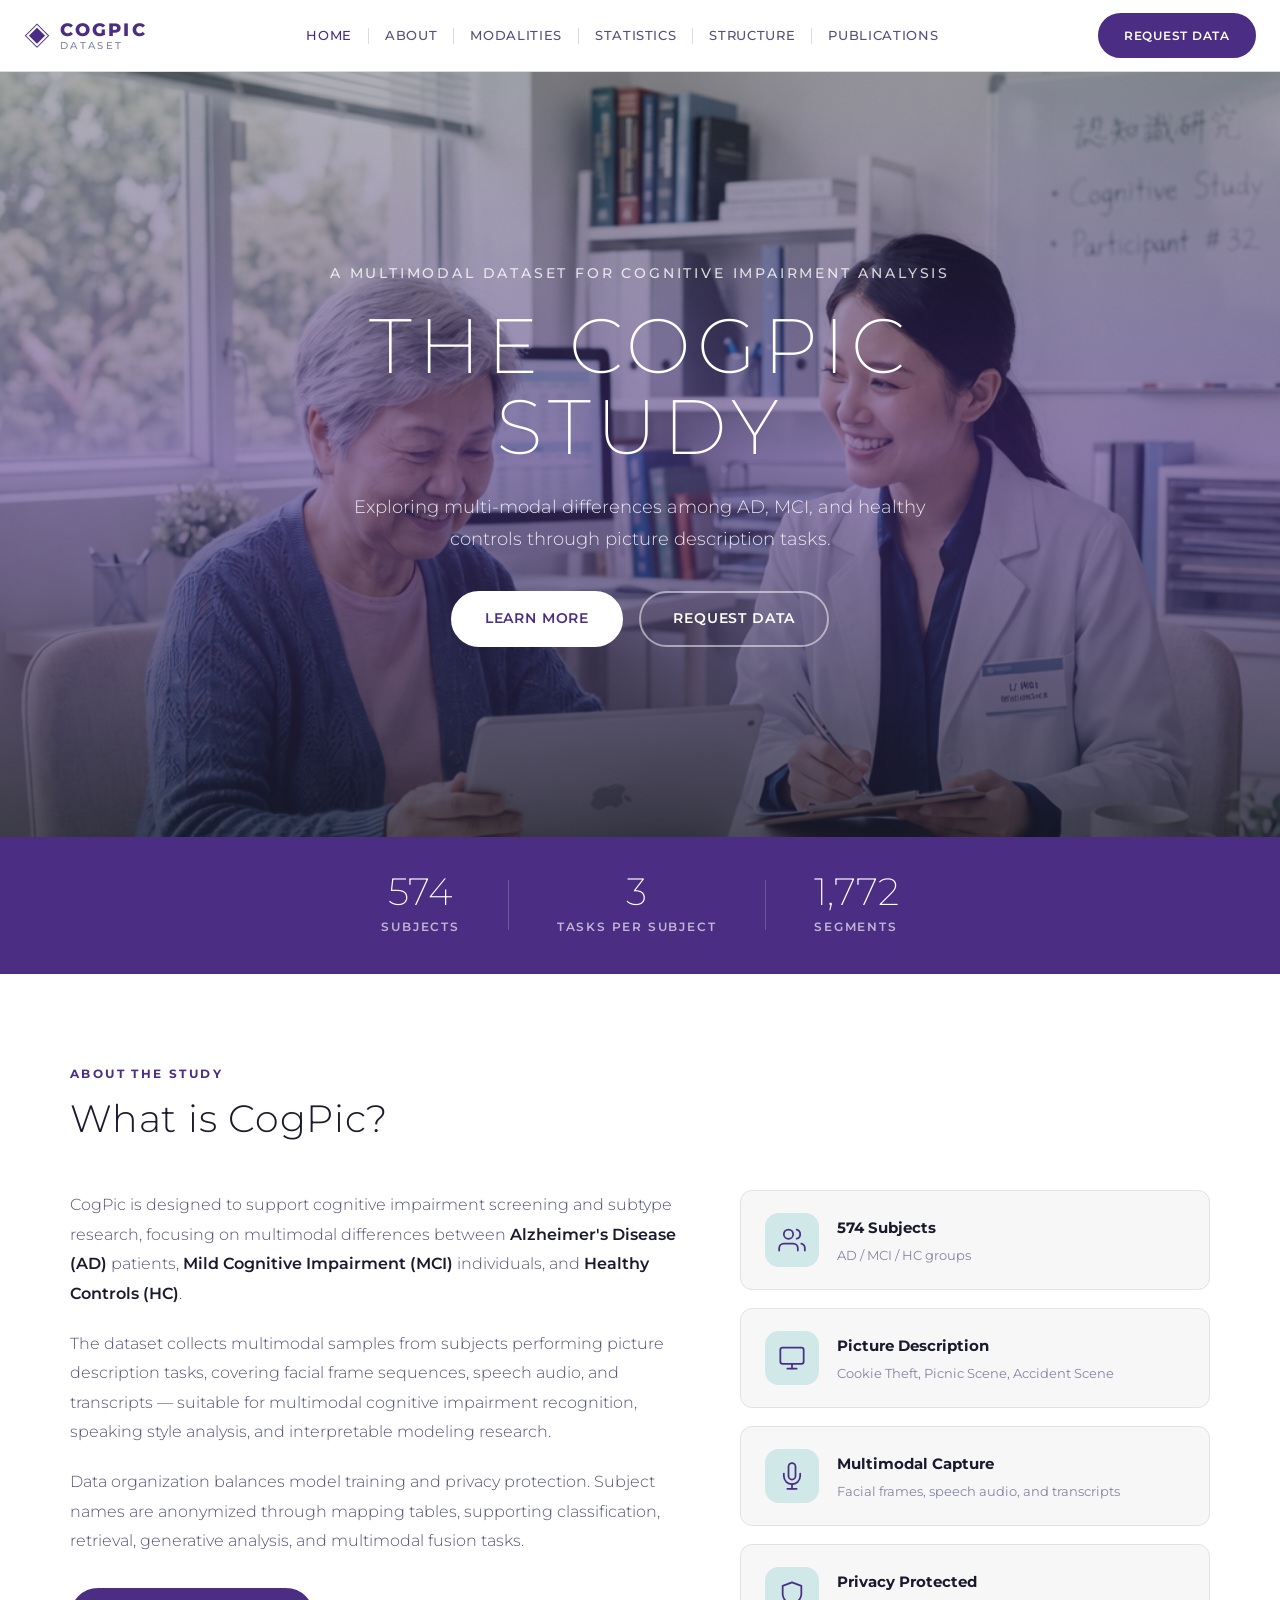
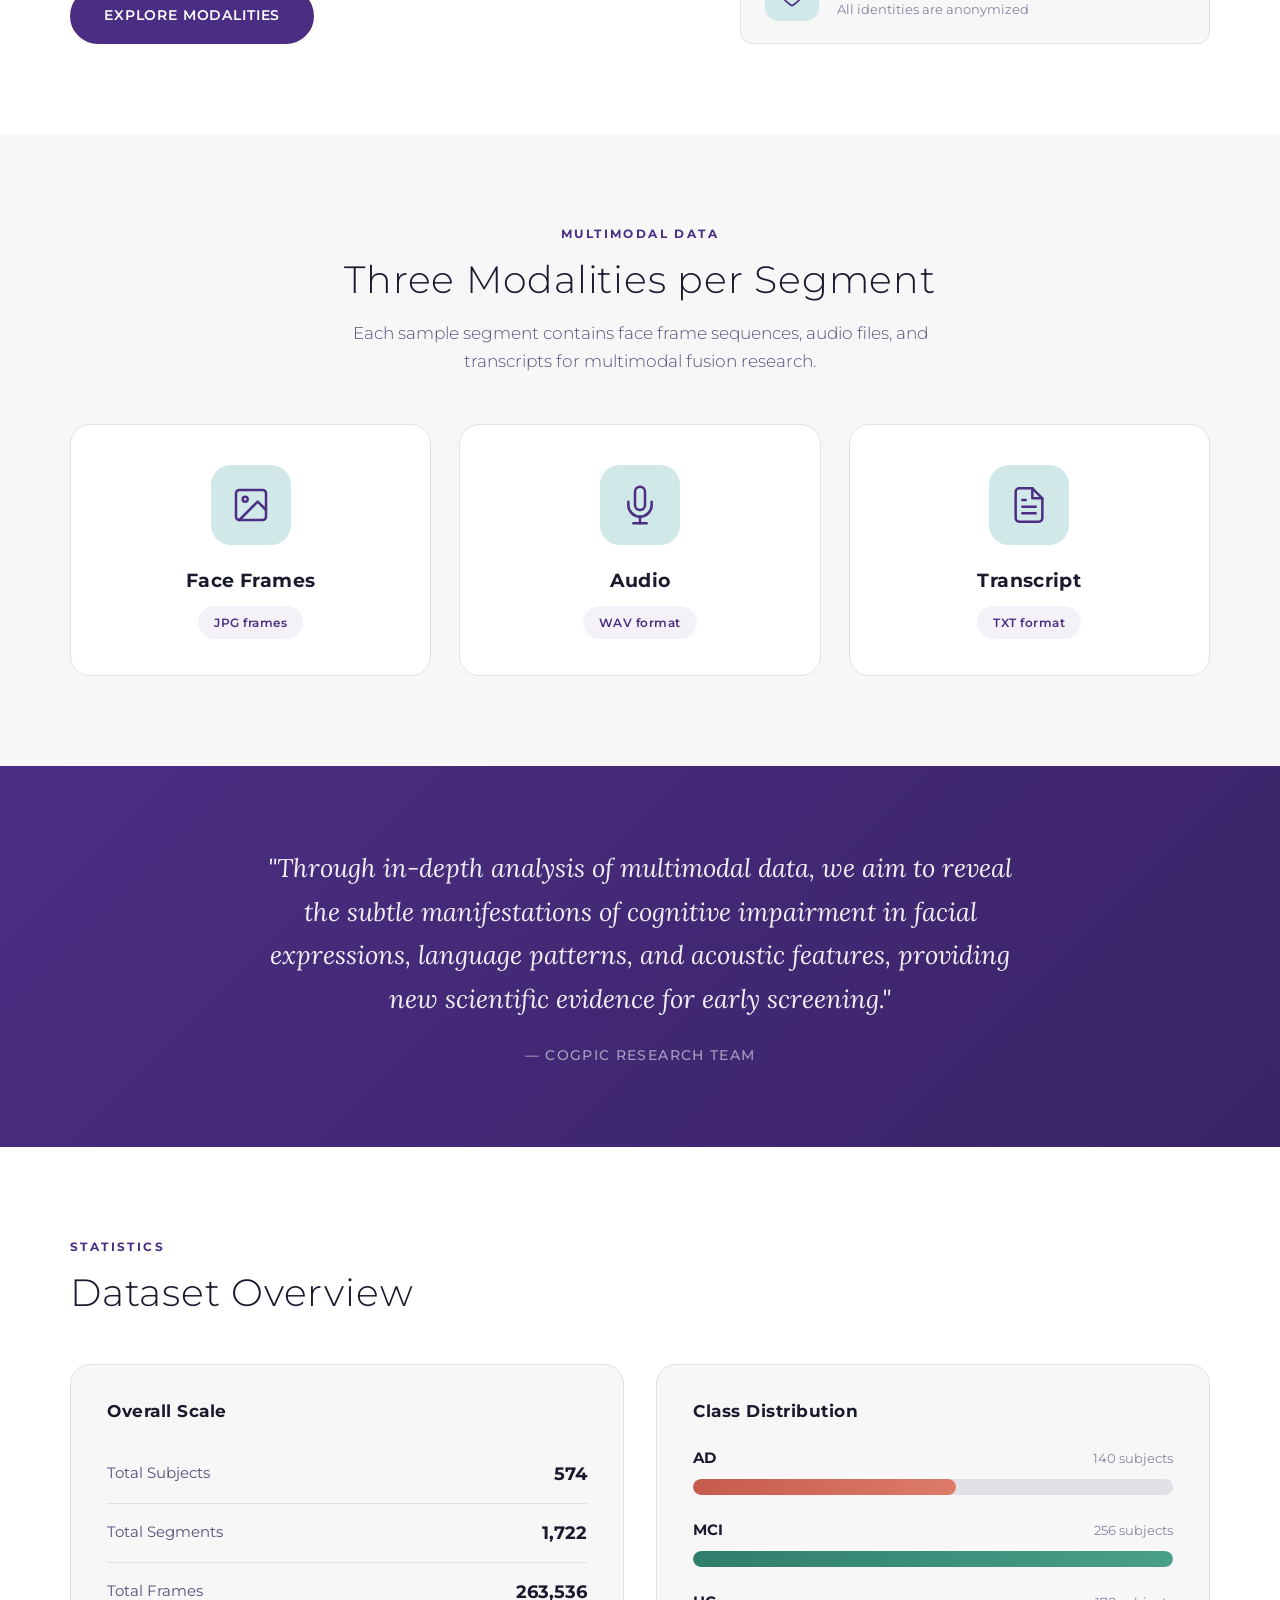
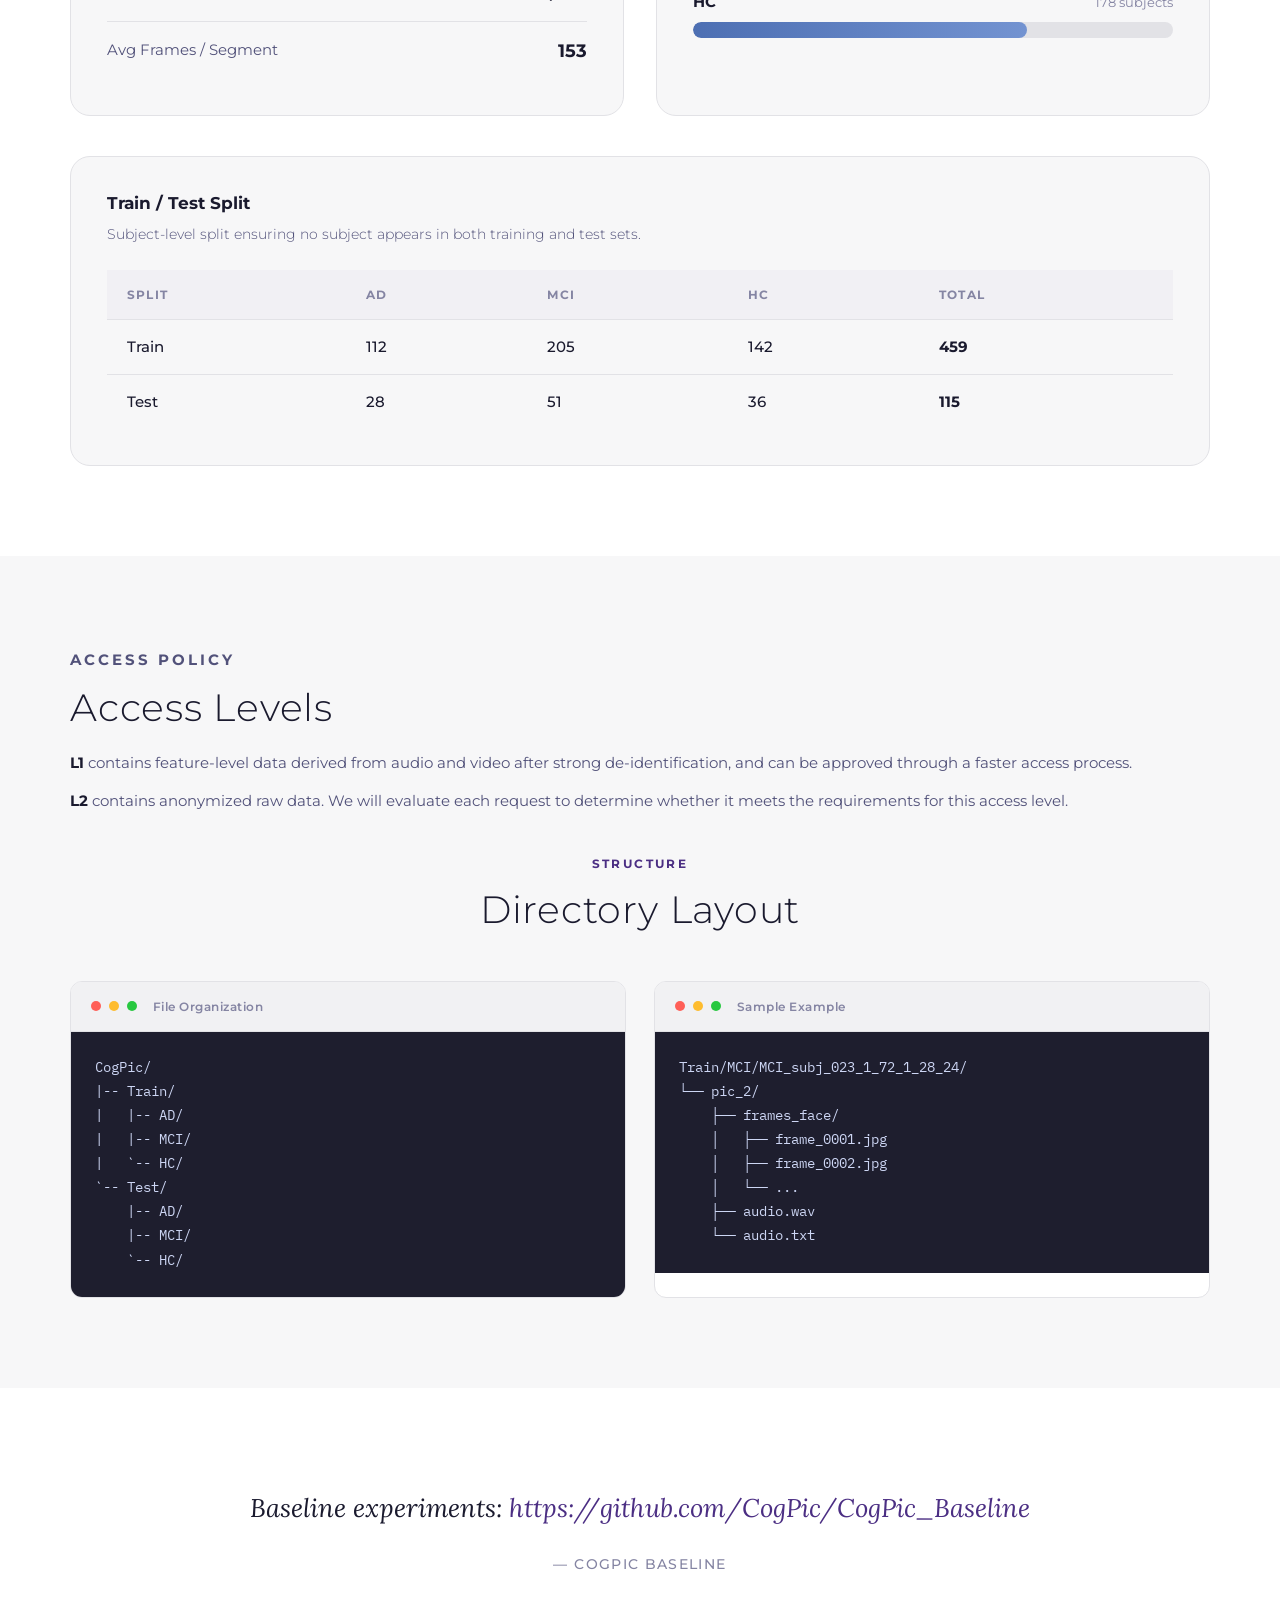
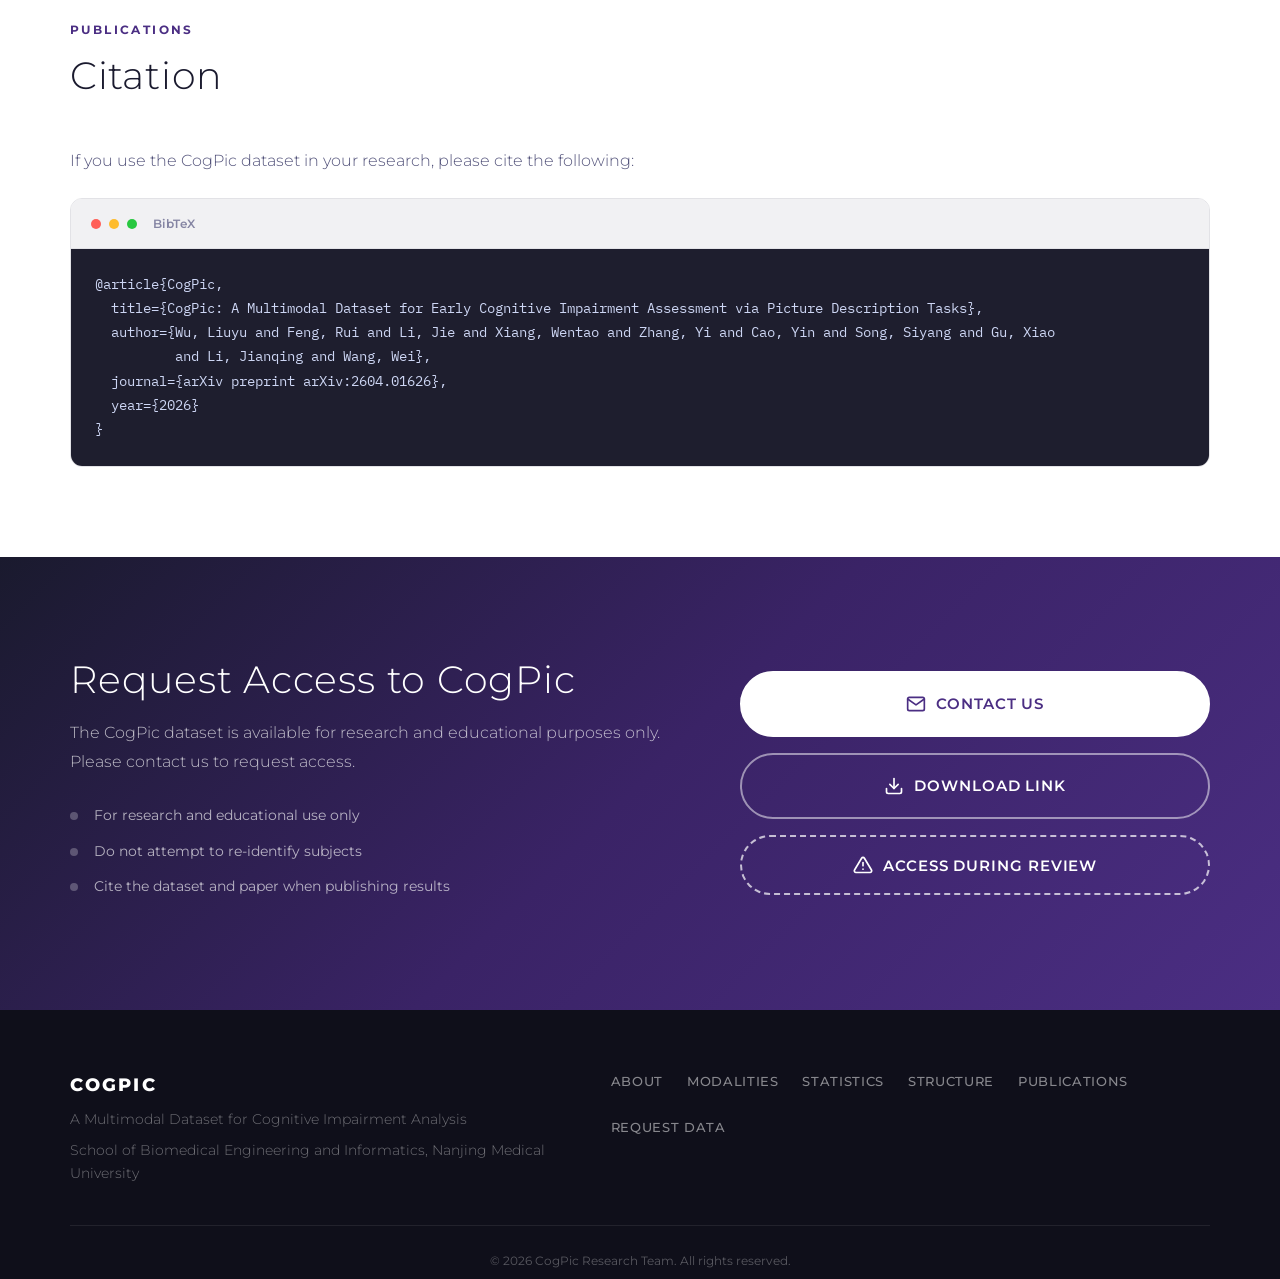
==== commit f47ade65: "Add files via upload" ====
--- a/index.html
+++ b/index.html
@@ -7,6 +7,7 @@
   <title>CogPic — A Multimodal Dataset for Cognitive Impairment Analysis</title>
   <meta name="description"
     content="CogPic is a multimodal dataset for cognitive impairment analysis, containing face frames, audio, and transcripts from AD, MCI, and HC subjects.">
+  <link rel="icon" type="image/svg+xml" href="favicon.svg">
   <link rel="preconnect" href="https://fonts.googleapis.com">
   <link rel="preconnect" href="https://fonts.gstatic.com" crossorigin>
   <link
@@ -338,6 +339,12 @@
     <!-- ===== STRUCTURE ===== -->
     <section class="section section-light" id="structure">
       <div class="container">
+        <div class="structure-note">
+          <p class="section-eyebrow">Access Policy</p>
+          <h2>Access Levels</h2>
+          <p><strong>L1</strong> contains feature-level data derived from audio and video after strong de-identification, and can be approved through a faster access process.</p>
+          <p><strong>L2</strong> contains anonymized raw data. We will evaluate each request to determine whether it meets the requirements for this access level.</p>
+        </div>
         <div class="section-header centered">
           <p class="section-eyebrow">Structure</p>
           <h2>Directory Layout</h2>
@@ -499,7 +506,7 @@
         <span></span><span></span>
       </button>
       <p class="review-modal-eyebrow">Anonymous Review Access</p>
-      <h2 id="reviewModalTitle">Reviewer Access Links</h2>
+      <h2 id="reviewModalTitle">Reviewer Access Links (L2)</h2>
       <p class="review-modal-desc">This interface is available only during the ACM MM Dataset Track review period. The ZIP extraction password is <strong><em><span class="review-password">njmubme</span></em></strong>. After this review cycle is completed, access will be available only through the application process. If you are not a relevant reviewer or organizer, please request the dataset through the application form.</p>
 
       <div class="review-link-list">
--- a/styles.css
+++ b/styles.css
@@ -759,6 +759,41 @@
   gap: 28px;
 }
 
+.structure-note {
+  margin-top: 0;
+  margin-bottom: 40px;
+  padding: 0;
+  background: transparent;
+  border: none;
+  box-shadow: none;
+}
+
+.structure-note h2 {
+  font-size: clamp(1.8rem, 3vw, 2.6rem);
+  font-weight: 300;
+  letter-spacing: 0.02em;
+  margin-bottom: 18px;
+  color: var(--text);
+}
+
+.structure-note p {
+  font-size: 0.95rem;
+  line-height: 1.8;
+  color: var(--text-secondary);
+}
+
+.structure-note p + p {
+  margin-top: 10px;
+}
+
+.structure-note .section-eyebrow {
+  margin-bottom: 12px;
+}
+
+.structure-note strong {
+  color: var(--text);
+}
+
 .code-card {
   border-radius: var(--radius);
   overflow: hidden;
@@ -1132,11 +1167,36 @@
   transition: border-color var(--transition), background var(--transition), box-shadow var(--transition);
 }
 
+.form-field textarea {
+  width: 100%;
+  min-height: 132px;
+  padding: 14px 16px;
+  border: 1px solid rgba(255, 255, 255, 0.18);
+  border-radius: 14px;
+  background: rgba(255, 255, 255, 0.1);
+  color: var(--white);
+  font: inherit;
+  line-height: 1.7;
+  resize: vertical;
+  transition: border-color var(--transition), background var(--transition), box-shadow var(--transition);
+}
+
 .form-field input::placeholder {
   color: rgba(255, 255, 255, 0.42);
 }
 
+.form-field textarea::placeholder {
+  color: rgba(255, 255, 255, 0.42);
+}
+
 .form-field input:focus {
+  outline: none;
+  border-color: rgba(255, 255, 255, 0.45);
+  background: rgba(255, 255, 255, 0.14);
+  box-shadow: 0 0 0 3px rgba(255, 255, 255, 0.08);
+}
+
+.form-field textarea:focus {
   outline: none;
   border-color: rgba(255, 255, 255, 0.45);
   background: rgba(255, 255, 255, 0.14);
@@ -1313,11 +1373,27 @@
   color: var(--text);
 }
 
+.application-page .form-field textarea {
+  border: 1px solid var(--border);
+  background: var(--white);
+  color: var(--text);
+}
+
 .application-page .form-field input::placeholder {
   color: #9aa0b5;
 }
 
+.application-page .form-field textarea::placeholder {
+  color: #9aa0b5;
+}
+
 .application-page .form-field input:focus {
+  border-color: rgba(75, 46, 131, 0.35);
+  background: var(--white);
+  box-shadow: 0 0 0 3px rgba(75, 46, 131, 0.08);
+}
+
+.application-page .form-field textarea:focus {
   border-color: rgba(75, 46, 131, 0.35);
   background: var(--white);
   box-shadow: 0 0 0 3px rgba(75, 46, 131, 0.08);
